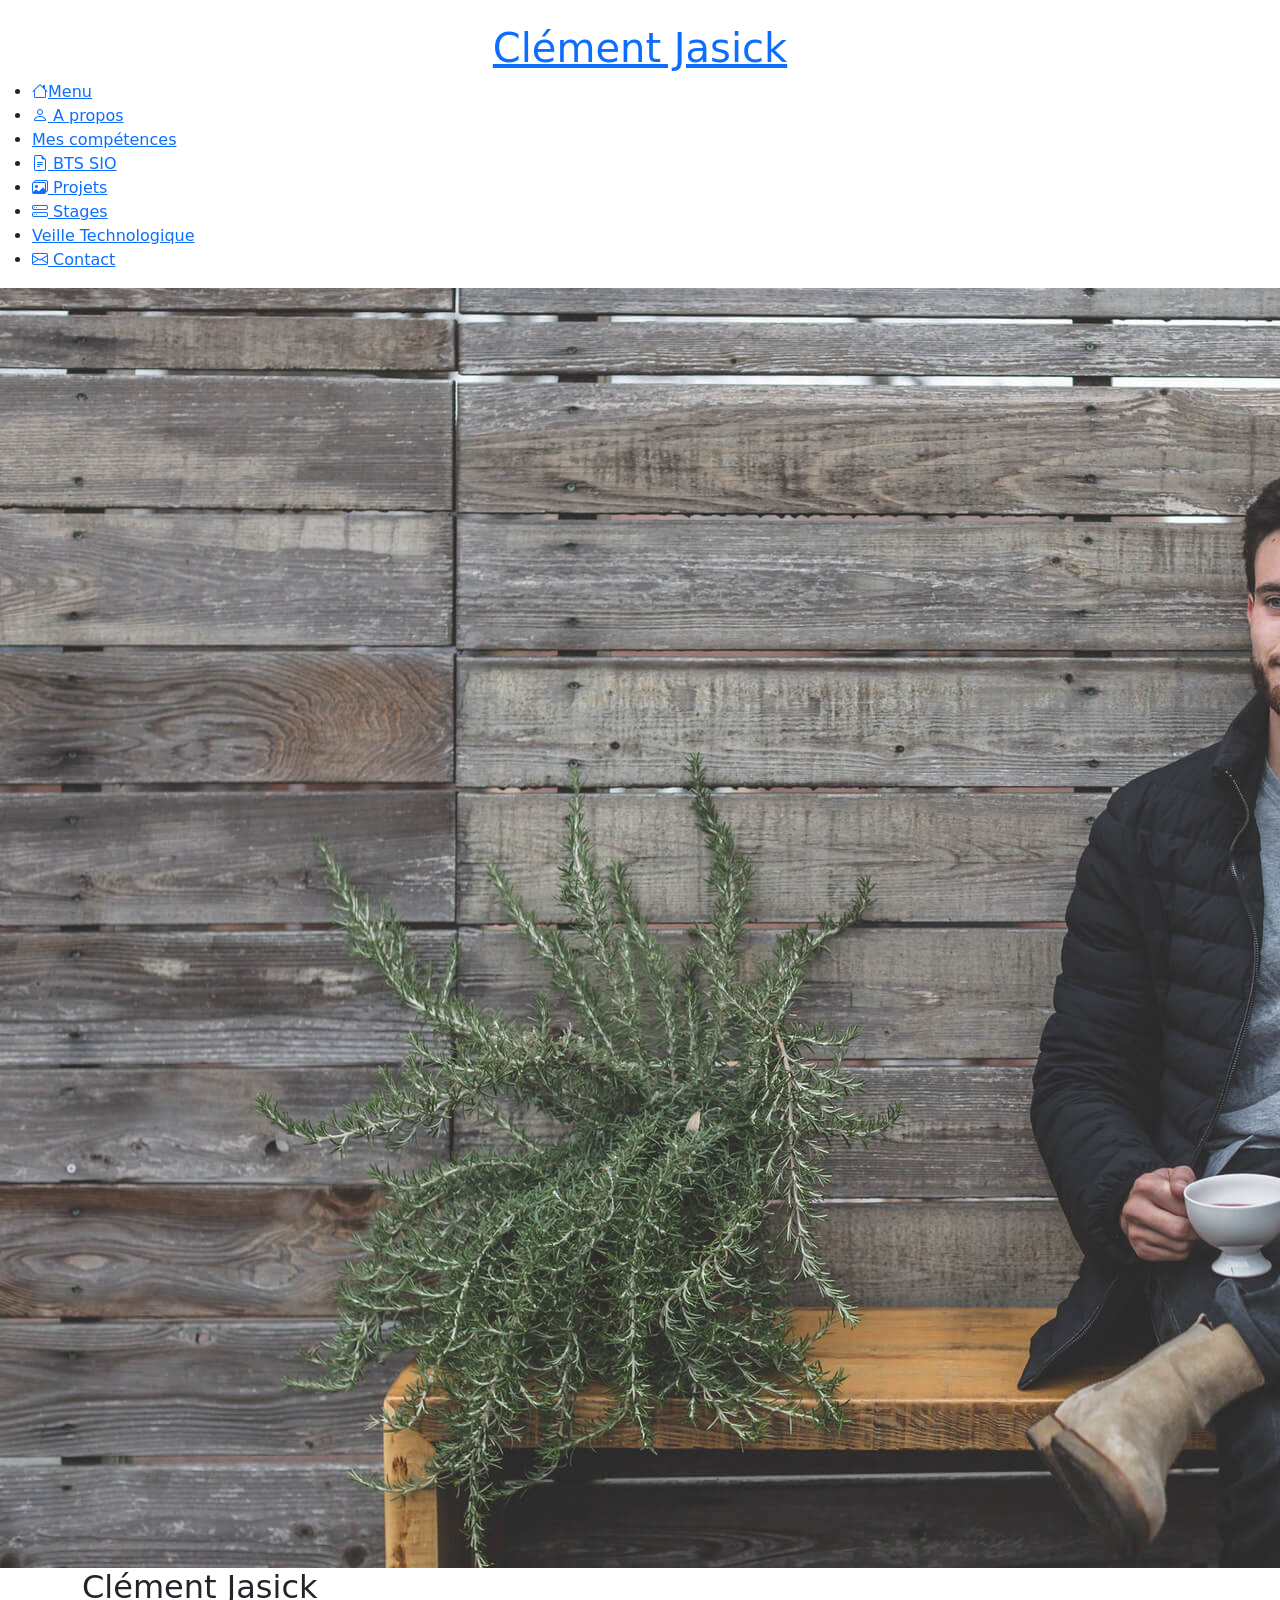
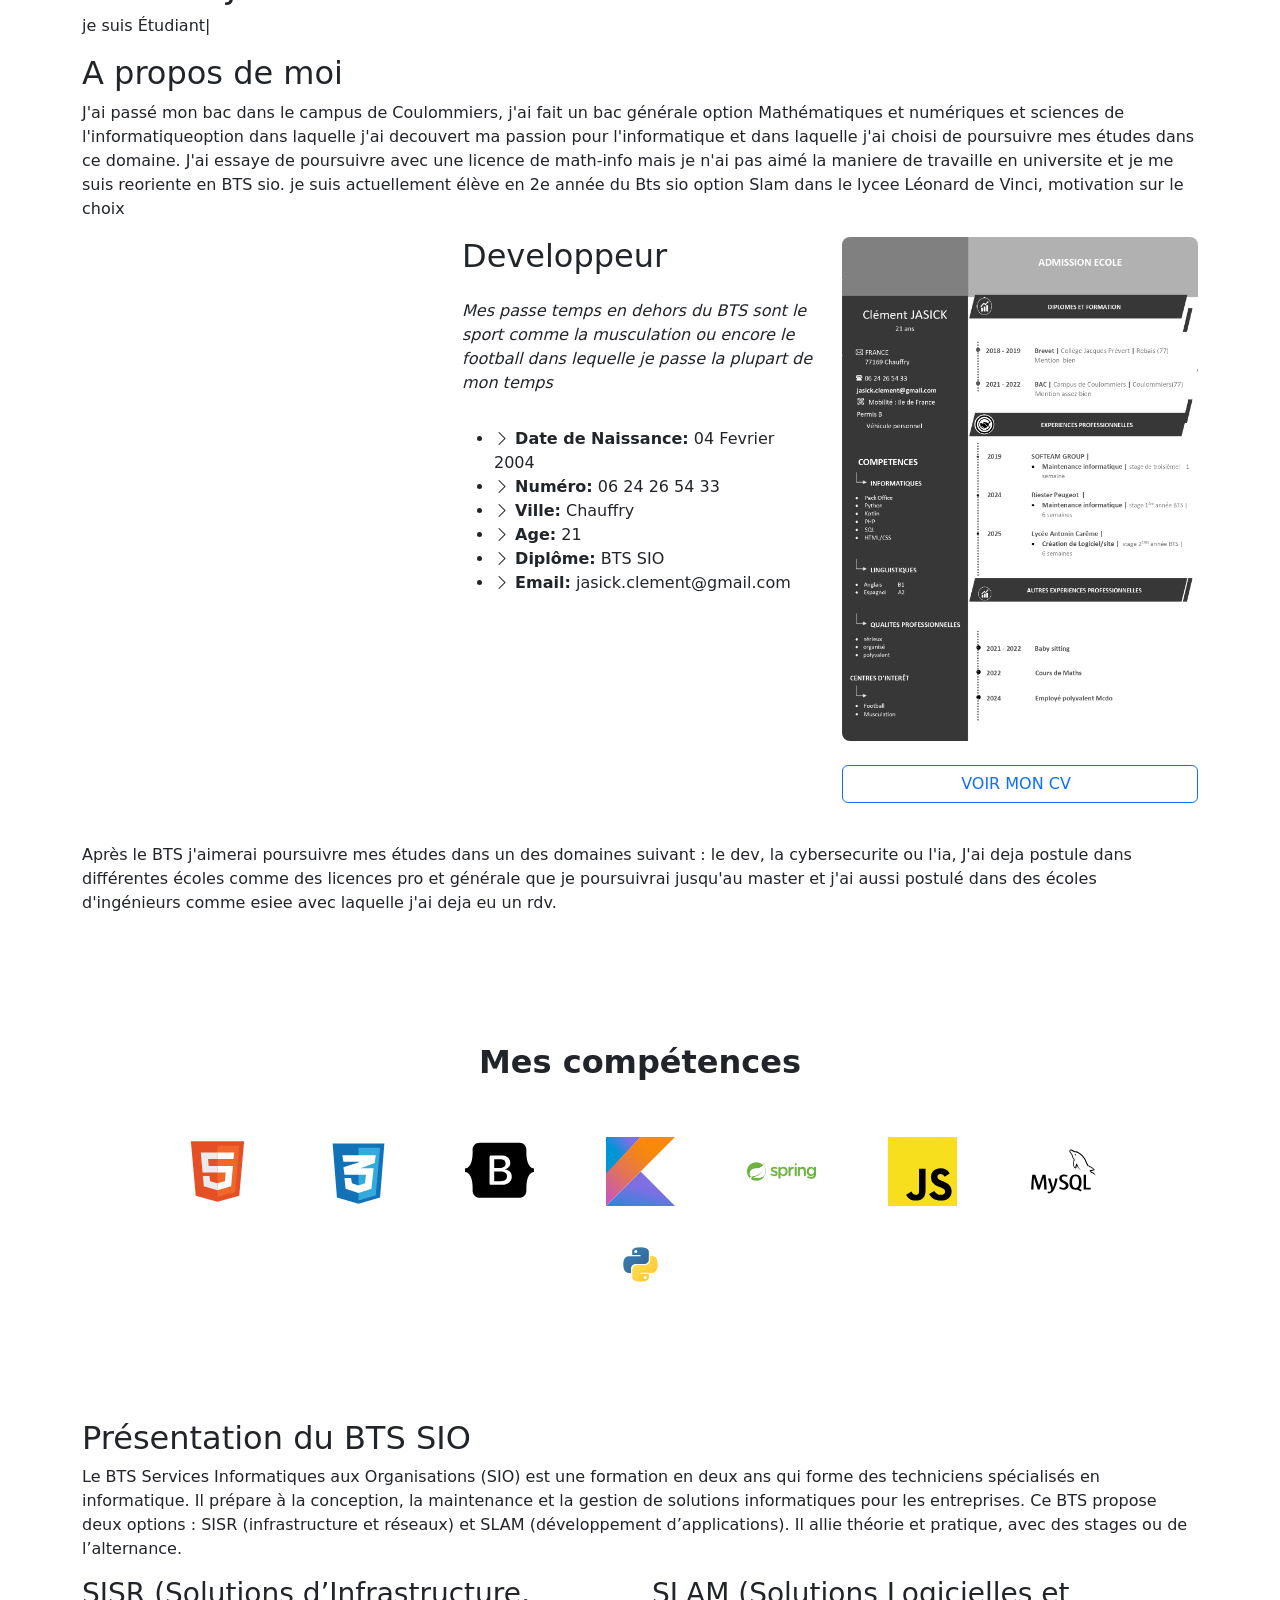
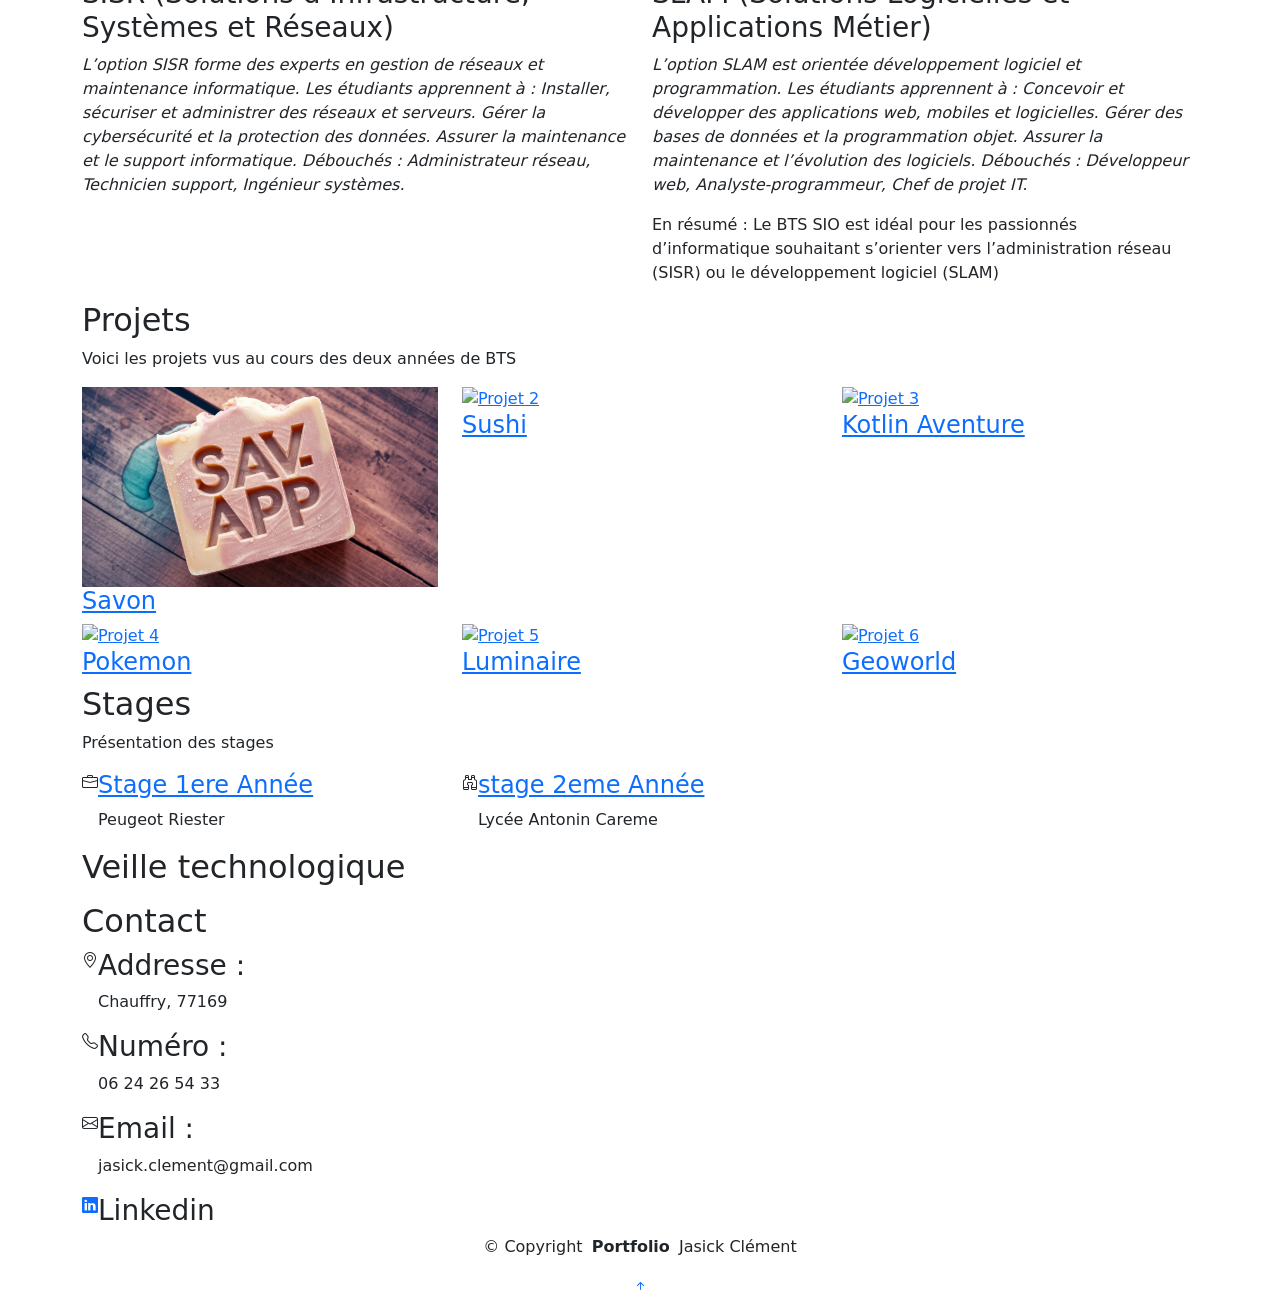
==== index.html @ 08e2fa88 "projets" ====
<!DOCTYPE html>
<html lang="fr">

<head>
  <meta charset="utf-8">
  <meta content="width=device-width, initial-scale=1.0" name="viewport">
  <title>Index - iPortfolio Bootstrap Template</title>
  <meta content="" name="description">
  <meta content="" name="keywords">

  <!-- Favicons -->
  <link href="assets/img/favicon.png" rel="icon">
  <link href="assets/img/apple-touch-icon.png" rel="apple-touch-icon">

  <!-- Fonts -->
  <link href="https://fonts.googleapis.com" rel="preconnect">
  <link href="https://fonts.gstatic.com" rel="preconnect" crossorigin>
  <link href="https://fonts.googleapis.com/css2?family=Roboto:ital,wght@0,100;0,300;0,400;0,500;0,700;0,900;1,100;1,300;1,400;1,500;1,700;1,900&family=Poppins:ital,wght@0,100;0,200;0,300;0,400;0,500;0,600;0,700;0,800;0,900;1,100;1,200;1,300;1,400;1,500;1,600;1,700;1,800;1,900&family=Raleway:ital,wght@0,100;0,200;0,300;0,400;0,500;0,600;0,700;0,800;0,900;1,100;1,200;1,300;1,400;1,500;1,600;1,700;1,800;1,900&display=swap" rel="stylesheet">

  <!-- Vendor CSS Files -->
  <link href="assets/vendor/bootstrap/css/bootstrap.min.css" rel="stylesheet">
  <link href="assets/vendor/bootstrap-icons/bootstrap-icons.css" rel="stylesheet">
  <link href="assets/vendor/aos/aos.css" rel="stylesheet">
  <link href="assets/vendor/glightbox/css/glightbox.min.css" rel="stylesheet">
  <link href="assets/vendor/swiper/swiper-bundle.min.css" rel="stylesheet">

  <!-- Main CSS File -->
  <link href="assets/css/main.css" rel="stylesheet">

  <!-- =======================================================
  * Template Name: iPortfolio
  * Template URL: https://bootstrapmade.com/iportfolio-bootstrap-portfolio-websites-template/
  * Updated: Jun 29 2024 with Bootstrap v5.3.3
  * Author: BootstrapMade.com
  * License: https://bootstrapmade.com/license/
  ======================================================== -->
</head>

<body class="index-page">

  <header id="header" class="header dark-background d-flex flex-column">
    <i class="header-toggle d-xl-none bi bi-list"></i>

    <div class="profile-img">
      <img src="assets/img/my-profile-img.jpg" alt="" class="img-fluid rounded-circle">
    </div>

    <a href="index.html" class="logo d-flex align-items-center justify-content-center">
      <!-- Uncomment the line below if you also wish to use an image logo -->
      <!-- <img src="assets/img/logo.png" alt=""> -->
      <h1 class="sitename">Clément Jasick</h1>
    </a>

    <nav id="navmenu" class="navmenu">
      <ul>
        <li><a href="#home" class="active"><i class="bi bi-house navicon"></i>Menu</a></li>
        <li><a href="#A propos"><i class="bi bi-person navicon"></i> A propos</a></li>
        <li><a href="#competences"><i class=""></i>Mes compétences</a></li>
        <li><a href="#BTS"><i class="bi bi-file-earmark-text navicon"></i> BTS SIO</a></li>
        <li><a href="#projets"><i class="bi bi-images navicon"></i> Projets</a></li>
        <li><a href="#stages"><i class="bi bi-hdd-stack navicon"></i> Stages</a></li>
        <li><a href="#veille"><i class=""></i>Veille Technologique</a></li>
        <li><a href="#contact"><i class="bi bi-envelope navicon"></i> Contact</a></li>
      </ul>
    </nav>

  </header>

  <main class="main">

    <!-- Hero Section -->
    <section id="home" class="hero section dark-background">

      <img src="assets/img/hero-bg.jpg" alt="" data-aos="fade-in" class="">

      <div class="container" data-aos="fade-up" data-aos-delay="100">
        <h2>Clément Jasick</h2>
        <p>je suis <span class="typed" data-typed-items="Étudiant, Développeur"></span><span class="typed-cursor typed-cursor--blink" aria-hidden="true"></span><span class="typed-cursor typed-cursor--blink" aria-hidden="true"></span></p>
      </div>

    </section><!-- /home Section -->

    <!-- About Section -->
<section id="A propos" class="about section">

  <!-- Section Title -->
  <div class="container section-title" data-aos="fade-up">
    <h2>A propos de moi</h2>
    <p>J'ai passé mon bac dans le campus de Coulommiers, j'ai fait un bac générale option Mathématiques et numériques et sciences de l'informatiqueoption dans laquelle j'ai decouvert ma passion pour l'informatique et dans laquelle j'ai choisi de poursuivre mes études dans ce domaine.
      J'ai essaye de poursuivre avec une licence de math-info mais je n'ai pas aimé la maniere de travaille en universite et je me suis reoriente en BTS sio. 
      je suis actuellement élève en 2e année du Bts sio option Slam dans le lycee Léonard de Vinci, motivation sur le choix </p>
  </div><!-- End Section Title -->

  <div class="container" data-aos="fade-up" data-aos-delay="100">
    <div class="row gy-4 justify-content-center">
      <div class="col-lg-4">
        <img src="assets/img/my-profile-img.jpg" class="img-fluid" alt="">
      </div>
      <div class="col-lg-4 content">
        <h2>Developpeur</h2>
        <p class="fst-italic py-3">
          Mes passe temps en dehors du BTS sont le sport comme la musculation ou encore le football dans lequelle je passe la plupart de mon temps 
        </p>
        <div class="row">
          <div class="col-lg-12">
            <ul>
              <li><i class="bi bi-chevron-right"></i> <strong>Date de Naissance:</strong> <span>04 Fevrier 2004</span></li>
              <li><i class="bi bi-chevron-right"></i> <strong>Numéro:</strong> <span>06 24 26 54 33</span></li>
              <li><i class="bi bi-chevron-right"></i> <strong>Ville:</strong> <span>Chauffry</span></li>
              <li><i class="bi bi-chevron-right"></i> <strong>Age:</strong> <span>21</span></li>
              <li><i class="bi bi-chevron-right"></i> <strong>Diplôme:</strong> <span>BTS SIO</span></li>
              <li><i class="bi bi-chevron-right"></i> <strong>Email:</strong> <span>jasick.clement@gmail.com</span></li>
            </ul>
          </div>
        </div>
      </div>
      <div class="col-lg-4">
        <img class="img-fluid rounded-3 mb-4" src="assets/CV L3_page-0001.jpg" alt="cv">
        <div class="d-grid">
          <a class="btn btn-outline-primary btn-large text-uppercase" href="assets/CV L3.pdf" target="_blank">
            Voir mon CV
            <span class="material-icons-outlined ms-2"></span>
          </a>
        </div>
      </div>
    </div>
    
    <!-- New row for the "Après le BTS" text -->
    <div class="row mt-4">
      <div class="col-12">
        <p class="py-3">
          Après le BTS j'aimerai poursuivre mes études dans un des domaines suivant : le dev, la cybersecurite ou l'ia,
          J'ai deja postule dans différentes écoles comme des licences pro et générale que je poursuivrai jusqu'au master et j'ai aussi postulé dans des écoles d'ingénieurs comme esiee avec laquelle j'ai deja eu un rdv. 
        </p>
      </div>
    </div>
  </div>
</section><!-- /About Section -->

    <section><!-- /competences section-->

      <section id="competences" class="competences section"></section>
      <div class="container section-title" data-aos="fade-up">
      </div>
      <div class="container-fluid">
        <section id="competences" class="text-center py-5">
          <div class="container py-5">
            <div class="row justify-content-center">
            <h2 class="fw-bold pb-5">Mes compétences</h2>
            <div class="row justify-content-center">
              <div class="col-lg-1 col-md-3 mb-4 mx-4">
                <img src="assets/img/html.svg" alt="html image" class="img-fluid competence-img" width="125">
              </div>
              <div class="col-lg-1 col-md-3 mb-4 mx-4">
                <img src="assets/img/css.svg" alt="css image" class="img-fluid competence-img" width="125">
              </div>
              <div class="col-lg-1 col-md-3 mb-4 mx-4">
                <img src="assets/img/bootstrap.svg" alt="bootstrap image" class="img-fluid competence-img" width="125">
              </div>
  
              
              <div class="col-lg-1 col-md-3 mb-4 mx-4">
                <img src="assets/img/kotlin.svg" alt="kotlin image" class="img-fluid competence-img" width="125">
              </div>
              <div class="col-lg-1 col-md-4 mb-4 mx-4">
                <img src="assets/img/spring.svg" alt="springboot image" class="img-fluid competence-img" width="125">
              </div>
              <div class="col-lg-1 col-md-4 mb-4 mx-4">
                <img src="assets/img/javascript-logo-svgrepo-com.svg" alt="js image" class="img-fluid competence-img"
                  width="125">
              </div>
              <div class="col-lg-1 col-md-4 mb-4 mx-4">
                <img src="assets/img/mysql.svg" alt="sql image" class="img-fluid competence-img" width="125">
              </div>
              <div class="col-lg-1 col-md-4 mb-4 mx-4">
                <img src="assets/img/python-svgrepo-com.svg" alt="python image" class="img-fluid competence-img" width="125">
              </div>
            </div>
      </section>

    </section> <!-- /end competences section-->

    <!-- BTS Section -->
    <section id="BTS" class="resume section">

      <!-- Section Title -->
      <div class="container section-title" data-aos="fade-up">
        <h2>Présentation du BTS SIO</h2>
        <p>Le BTS Services Informatiques aux Organisations (SIO) est une formation en deux ans qui forme des techniciens spécialisés en informatique. Il prépare à la conception, la maintenance et la gestion de solutions informatiques pour les entreprises. Ce BTS propose deux options : SISR (infrastructure et réseaux) et SLAM (développement d’applications). Il allie théorie et pratique, avec des stages ou de l’alternance.</p>
      </div><!-- End Section Title -->

      <div class="container">

        <div class="row">

          <div class="col-lg-6" data-aos="fade-up" data-aos-delay="100">
            <h3 class="resume-title">SISR (Solutions d’Infrastructure, Systèmes et Réseaux)</h3>

            <div class="resume-item pb-0">
              <p><em>L’option SISR forme des experts en gestion de réseaux et maintenance informatique. Les étudiants apprennent à :

                Installer, sécuriser et administrer des réseaux et serveurs.
                
                Gérer la cybersécurité et la protection des données.
                
                Assurer la maintenance et le support informatique.
                 Débouchés : Administrateur réseau, Technicien support, Ingénieur systèmes.</em></p>
              
            </div><!-- Edn Resume Item -->

            

          </div>

          <div class="col-lg-6" data-aos="fade-up" data-aos-delay="200">
            <h3 class="resume-title">SLAM (Solutions Logicielles et Applications Métier)</h3>
            <div class="resume-item">
              <p><em>L’option SLAM est orientée développement logiciel et programmation. Les étudiants apprennent à :

                Concevoir et développer des applications web, mobiles et logicielles.
                
                Gérer des bases de données et la programmation objet.
                
                Assurer la maintenance et l’évolution des logiciels.
                 Débouchés : Développeur web, Analyste-programmeur, Chef de projet IT.
                
                 </em></p>
            </div><!-- Edn Resume Item -->
            <p>En résumé : Le BTS SIO est idéal pour les passionnés d’informatique souhaitant s’orienter vers l’administration réseau (SISR) ou le développement logiciel (SLAM)</p>

    </section><!-- /Resume Section -->

    <!-- Portfolio Section -->
<section id="projets" class="portfolio section light-background">

  <!-- Section Title -->
  <div class="container section-title" data-aos="fade-up">
    <h2>Projets</h2>
    <p>Voici les projets vus au cours des deux années de BTS</p>
  </div><!-- End Section Title -->

  <div class="container">
    <!-- Portfolio Filters -->
    <div class="row portfolio-filters" data-aos="fade-up" data-aos-delay="100">
    </div><!-- End Portfolio Filters -->

    <!-- Portfolio Gallery -->
    <div class="row portfolio-container" data-aos="fade-up" data-aos-delay="200">

      <div class="col-lg-4 col-md-6 portfolio-item filter-app">
        <a href="https://clementjasick.github.io/Savonfrontend/" class="portfolio-link">
          <div class="portfolio-wrap">
            <img src="assets/img/projets/Logo-Sav-App-02.jpeg" class="img-fluid" alt="Projet 1">
            <div class="portfolio-info">
              <h4>Savon</h4>
            </div>
          </div>
        </a>
      </div>

      <div class="col-lg-4 col-md-6 portfolio-item filter-web">
        <a href="projet2.html" class="portfolio-link">
          <div class="portfolio-wrap">
            <img src="assets/img/portfolio/projet2.jpg" class="img-fluid" alt="Projet 2">
            <div class="portfolio-info">
              <h4>Sushi</h4>
            </div>
          </div>
        </a>
      </div>

      <div class="col-lg-4 col-md-6 portfolio-item filter-product">
        <a href="projet3.html" class="portfolio-link">
          <div class="portfolio-wrap">
            <img src="assets/img/portfolio/projet3.jpg" class="img-fluid" alt="Projet 3">
            <div class="portfolio-info">
              <h4>Kotlin Aventure</h4>
            </div>
          </div>
        </a>
      </div>

      <div class="col-lg-4 col-md-6 portfolio-item filter-app">
        <a href="projet4.html" class="portfolio-link">
          <div class="portfolio-wrap">
            <img src="assets/img/portfolio/projet4.jpg" class="img-fluid" alt="Projet 4">
            <div class="portfolio-info">
              <h4>Pokemon</h4>
            </div>
          </div>
        </a>
      </div>

      <div class="col-lg-4 col-md-6 portfolio-item filter-web">
        <a href="projet5.html" class="portfolio-link">
          <div class="portfolio-wrap">
            <img src="assets/img/portfolio/projet5.jpg" class="img-fluid" alt="Projet 5">
            <div class="portfolio-info">
              <h4>Luminaire</h4>
            </div>
          </div>
        </a>
      </div>

      <div class="col-lg-4 col-md-6 portfolio-item filter-product">
        <a href="projet6.html" class="portfolio-link">
          <div class="portfolio-wrap">
            <img src="assets/img/portfolio/projet6.jpg" class="img-fluid" alt="Projet 6">
            <div class="portfolio-info">
              <h4>Geoworld</h4>
            </div>
          </div>
        </a>
      </div>

    </div><!-- End Portfolio Gallery -->
  </div>

</section><!-- /Portfolio Section -->

    <!-- Services Section -->
    <section id="stages" class="services section">

      <!-- Section Title -->
      <div class="container section-title" data-aos="fade-up">
        <h2>Stages</h2>
        <p>Présentation des stages </p>
      </div><!-- End Section Title -->

      <div class="container">

        <div class="row gy-4">

          <div class="col-lg-4 col-md-6 service-item d-flex" data-aos="fade-up" data-aos-delay="100">
            <div class="icon flex-shrink-0"><i class="bi bi-briefcase"></i></div>
            <div>
              <h4 class="title"><a href="stage1.html" class="stretched-link">Stage 1ere Année</a></h4>
              <p class="description">Peugeot Riester </p>
            </div>
          </div>
          <!-- End Service Item -->

          <div class="col-lg-4 col-md-6 service-item d-flex" data-aos="fade-up" data-aos-delay="400">
            <div class="icon flex-shrink-0"><i class="bi bi-binoculars"></i></div>
            <div>
              <h4 class="title"><a href="stage2.html" class="stretched-link">stage 2eme Année </a></h4>
              <p class="description">Lycée Antonin Careme</p>
            </div>
          </div><!-- End Service Item -->

        </div>

      </div>

    </section><!-- /Services Section -->

    <!-- veille Section -->
    <section id="veille" class="testimonials section light-background">

      <!-- Section Title -->
      <div class="container section-title" data-aos="fade-up">
        <h2>Veille technologique</h2>
        <p></p>
      </div><!-- End Section Title -->

      

    </section><!-- /Testimonials Section -->

    <!-- Contact Section -->
    <section id="contact" class="contact section">

      <!-- Section Title -->
      <div class="container section-title" data-aos="fade-up">
        <h2>Contact</h2>
      </div><!-- End Section Title -->

      <div class="container" data-aos="fade-up" data-aos-delay="100">

        <div class="row gy-4">

          <div class="col-lg-5">

            <div class="info-wrap">
              <div class="info-item d-flex" data-aos="fade-up" data-aos-delay="200">
                <i class="bi bi-geo-alt flex-shrink-0"></i>
                <div>
                  <h3>Addresse :</h3>
                  <p>Chauffry, 77169</p>
                </div>
              </div><!-- End Info Item -->

              <div class="info-item d-flex" data-aos="fade-up" data-aos-delay="300">
                <i class="bi bi-telephone flex-shrink-0"></i>
                <div>
                  <h3>Numéro :</h3>
                  <p>06 24 26 54 33</p>
                </div>
              </div><!-- End Info Item -->

              <div class="info-item d-flex" data-aos="fade-up" data-aos-delay="400">
                <i class="bi bi-envelope flex-shrink-0"></i>
                <div>
                  <h3>Email :</h3>
                  <p>jasick.clement@gmail.com</p>
                </div>
              </div><!-- End Info Item -->
              <div class="info-item d-flex" data-aos="fade-up" data-aos-delay="00">
                <a href="https://www.linkedin.com/in/cl%C3%A9ment-jasick-3aa8b6283?utm_source=share&utm_campaign=share_via&utm_content=profile&utm_medium=ios_app" class="linkedin"><i class="bi bi-linkedin"></i></a>
                <div>
                  <h3>Linkedin</h3>
                </div>
              </div><!-- End Info Item -->
            </div>
          </div>
        </div>

      </div>

    </section><!-- /Contact Section -->

  </main>

  <footer id="footer" class="footer position-relative light-background">

    <div class="container">
      <div class="copyright text-center ">
        <p>© <span>Copyright</span> <strong class="px-1 sitename">Portfolio</strong> <span>Jasick Clément</span></p>
      </div>
      <div class="credits">
        <!-- All the links in the footer should remain intact. -->
        <!-- You can delete the links only if you've purchased the pro version. -->
        <!-- Licensing information: https://bootstrapmade.com/license/ -->
        <!-- Purchase the pro version with working PHP/AJAX contact form: [buy-url] -->
      </div>
    </div>

  </footer>

  <!-- Scroll Top -->
  <a href="#" id="scroll-top" class="scroll-top d-flex align-items-center justify-content-center"><i class="bi bi-arrow-up-short"></i></a>

  <!-- Preloader -->
  <div id="preloader"></div>

  <!-- Vendor JS Files -->
  <script src="assets/vendor/bootstrap/js/bootstrap.bundle.min.js"></script>
  <script src="assets/vendor/php-email-form/validate.js"></script>
  <script src="assets/vendor/aos/aos.js"></script>
  <script src="assets/vendor/typed.js/typed.umd.js"></script>
  <script src="assets/vendor/purecounter/purecounter_vanilla.js"></script>
  <script src="assets/vendor/waypoints/noframework.waypoints.js"></script>
  <script src="assets/vendor/glightbox/js/glightbox.min.js"></script>
  <script src="assets/vendor/imagesloaded/imagesloaded.pkgd.min.js"></script>
  <script src="assets/vendor/isotope-layout/isotope.pkgd.min.js"></script>
  <script src="assets/vendor/swiper/swiper-bundle.min.js"></script>

  <!-- Main JS File -->
  <script src="assets/js/main.js"></script>

</body>

</html>
---- assets/css/main.css ----
/**
* Template Name: iPortfolio
* Template URL: https://bootstrapmade.com/iportfolio-bootstrap-portfolio-websites-template/
* Updated: Jun 29 2024 with Bootstrap v5.3.3
* Author: BootstrapMade.com
* License: https://bootstrapmade.com/license/
*/

/*--------------------------------------------------------------
# Font & Color Variables
# Help: https://bootstrapmade.com/color-system/
--------------------------------------------------------------*/
/* Fonts */
:root {
  --default-font: "Roboto",  system-ui, -apple-system, "Segoe UI", Roboto, "Helvetica Neue", Arial, "Noto Sans", "Liberation Sans", sans-serif, "Apple Color Emoji", "Segoe UI Emoji", "Segoe UI Symbol", "Noto Color Emoji";
  --heading-font: "Raleway",  sans-serif;
  --nav-font: "Poppins",  sans-serif;
}

/* Global Colors - The following color variables are used throughout the website. Updating them here will change the color scheme of the entire website */
:root { 
  --background-color: #ffffff; /* Background color for the entire website, including individual sections */
  --default-color: #272829; /* Default color used for the majority of the text content across the entire website */
  --heading-color: #050d18; /* Color for headings, subheadings and title throughout the website */
  --accent-color: #149ddd; /* Accent color that represents your brand on the website. It's used for buttons, links, and other elements that need to stand out */
  --surface-color: #ffffff; /* The surface color is used as a background of boxed elements within sections, such as cards, icon boxes, or other elements that require a visual separation from the global background. */
  --contrast-color: #ffffff; /* Contrast color for text, ensuring readability against backgrounds of accent, heading, or default colors. */
}

/* Nav Menu Colors - The following color variables are used specifically for the navigation menu. They are separate from the global colors to allow for more customization options */
:root {
  --nav-color: #a8a9b4;  /* The default color of the main navmenu links */
  --nav-hover-color: #ffffff; /* Applied to main navmenu links when they are hovered over or active */
  --nav-mobile-background-color: #040b14; /* Used as the background color for mobile navigation menu */
  --nav-dropdown-background-color: #040b14; /* Used as the background color for dropdown items that appear when hovering over primary navigation items */
  --nav-dropdown-color: #a8a9b4; /* Used for navigation links of the dropdown items in the navigation menu. */
  --nav-dropdown-hover-color: #ffffff; /* Similar to --nav-hover-color, this color is applied to dropdown navigation links when they are hovered over. */
}

/* Color Presets - These classes override global colors when applied to any section or element, providing reuse of the sam color scheme. */

.light-background {
  --background-color: #f4fafd;
  --surface-color: #ffffff;
}

.dark-background {
  --background-color: #040b14;
  --default-color: #ffffff;
  --heading-color: #ffffff;
  --surface-color: #151f2b;
  --contrast-color: #ffffff;
}

/* Smooth scroll */
:root {
  scroll-behavior: smooth;
}

/*--------------------------------------------------------------
# General Styling & Shared Classes
--------------------------------------------------------------*/
body {
  color: var(--default-color);
  background-color: var(--background-color);
  font-family: var(--default-font);
}

a {
  color: var(--accent-color);
  text-decoration: none;
  transition: 0.3s;
}

a:hover {
  color: color-mix(in srgb, var(--accent-color), transparent 25%);
  text-decoration: none;
}

h1,
h2,
h3,
h4,
h5,
h6 {
  color: var(--heading-color);
  font-family: var(--heading-font);
}

/* PHP Email Form Messages
------------------------------*/
.php-email-form .error-message {
  display: none;
  background: #df1529;
  color: #ffffff;
  text-align: left;
  padding: 15px;
  margin-bottom: 24px;
  font-weight: 600;
}

.php-email-form .sent-message {
  display: none;
  color: #ffffff;
  background: #059652;
  text-align: center;
  padding: 15px;
  margin-bottom: 24px;
  font-weight: 600;
}

.php-email-form .loading {
  display: none;
  background: var(--surface-color);
  text-align: center;
  padding: 15px;
  margin-bottom: 24px;
}

.php-email-form .loading:before {
  content: "";
  display: inline-block;
  border-radius: 50%;
  width: 24px;
  height: 24px;
  margin: 0 10px -6px 0;
  border: 3px solid var(--accent-color);
  border-top-color: var(--surface-color);
  animation: php-email-form-loading 1s linear infinite;
}

@keyframes php-email-form-loading {
  0% {
    transform: rotate(0deg);
  }

  100% {
    transform: rotate(360deg);
  }
}

/*--------------------------------------------------------------
# Global Header
--------------------------------------------------------------*/
.header {
  color: var(--default-color);
  background-color: var(--background-color);
  position: fixed;
  top: 0;
  left: 0;
  bottom: 0;
  padding: 0 15px;
  width: 300px;
  transition: all ease-in-out 0.3s;
  overflow-y: auto;
  z-index: 997;
  border-right: 1px solid color-mix(in srgb, var(--default-color), transparent 90%);
}

.header .profile-img img {
  margin: 15px auto;
  display: block;
  width: 120px;
  border: 8px solid color-mix(in srgb, var(--default-color), transparent 85%);
}

.header .logo {
  line-height: 1;
  margin-bottom: 15px;
}

.header .logo img {
  max-height: 32px;
  margin-right: 8px;
}

.header .logo h1 {
  font-size: 24px;
  margin: 0;
  font-weight: 700;
  color: var(--heading-color);
}

.header .social-links {
  margin: 0 0 20px 0;
}

.header .social-links a {
  font-size: 16px;
  display: inline-flex;
  align-items: center;
  justify-content: center;
  background: color-mix(in srgb, var(--default-color), transparent 90%);
  color: var(--default-color);
  margin: 0 2px;
  border-radius: 50%;
  text-align: center;
  width: 40px;
  height: 40px;
  transition: 0.3s;
}

.header .social-links a:hover {
  color: var(--contrast-color);
  background: var(--accent-color);
}

@media (min-width: 1200px) {

  .header~main,
  .header~#footer {
    margin-left: 300px;
  }
}

@media (max-width: 1199px) {
  .header {
    left: -100%;
  }
}

.header.header-show {
  left: 0;
}

.header .header-toggle {
  color: var(--contrast-color);
  background-color: var(--accent-color);
  font-size: 22px;
  display: flex;
  align-items: center;
  justify-content: center;
  width: 40px;
  height: 40px;
  border-radius: 50%;
  cursor: pointer;
  position: fixed;
  top: 15px;
  right: 15px;
  z-index: 9999;
  transition: background-color 0.3s;
}

.header .header-toggle:hover {
  color: var(--contrast-color);
  background-color: color-mix(in srgb, var(--accent-color) 90%, white 15%);
}

/*--------------------------------------------------------------
# Navigation Menu
--------------------------------------------------------------*/
.mobile-nav-toggle {
  display: none;
}

.navmenu {
  padding: 0;
  z-index: 9997;
}

.navmenu ul {
  list-style: none;
  padding: 0 0 20px 0;
  margin: 0;
}

.navmenu a,
.navmenu a:focus {
  color: var(--nav-color);
  padding: 15px 10px;
  font-family: var(--nav-font);
  font-size: 16px;
  font-weight: 400;
  display: flex;
  align-items: center;
  white-space: nowrap;
  transition: 0.3s;
  width: 100%;
}

.navmenu a .navicon,
.navmenu a:focus .navicon {
  font-size: 20px;
  margin-right: 10px;
}

.navmenu a .toggle-dropdown,
.navmenu a:focus .toggle-dropdown {
  font-size: 12px;
  line-height: 0;
  margin-left: auto;
  width: 30px;
  height: 30px;
  display: flex;
  align-items: center;
  justify-content: center;
  border-radius: 50%;
  transition: 0.3s;
  flex-shrink: 0;
  background-color: color-mix(in srgb, var(--accent-color), transparent 90%);
}

.navmenu a .toggle-dropdown:hover,
.navmenu a:focus .toggle-dropdown:hover {
  background-color: var(--accent-color);
  color: var(--contrast-color);
}

.navmenu a:hover,
.navmenu .active,
.navmenu .active:focus {
  color: var(--nav-hover-color);
}

.navmenu a:hover .navicon,
.navmenu .active .navicon,
.navmenu .active:focus .navicon {
  color: var(--accent-color);
}

.navmenu .active .toggle-dropdown,
.navmenu .active:focus .toggle-dropdown {
  background-color: var(--accent-color);
  color: var(--contrast-color);
  transform: rotate(180deg);
}

.navmenu .dropdown {
  display: block;
}

.navmenu .dropdown a,
.navmenu .dropdown a:focus {
  color: --nav-dropdown-color;
}

.navmenu .dropdown a:hover,
.navmenu .dropdown .active,
.navmenu .dropdown .active:focus {
  color: var(--nav-dropdown-hover-color);
}

.navmenu .dropdown ul {
  position: static;
  display: none;
  z-index: 99;
  padding: 5px 10px;
  margin: 5px 10px;
  background-color: var(--nav-dropdown-background-color);
  border: 1px solid color-mix(in srgb, var(--default-color), transparent 90%);
  box-shadow: none;
  transition: all 0.5s ease-in-out;
}

.navmenu .dropdown ul ul {
  background-color: rgba(33, 37, 41, 0.1);
}

.navmenu .dropdown>.dropdown-active {
  display: block;
  background-color: rgba(33, 37, 41, 0.03);
}

/*--------------------------------------------------------------
# Global Footer
--------------------------------------------------------------*/
.footer {
  color: var(--default-color);
  background-color: var(--background-color);
  font-size: 14px;
  padding: 40px 0;
  position: relative;
  border-top: 1px solid color-mix(in srgb, var(--default-color), transparent 90%);
}

.footer .copyright p {
  margin-bottom: 0;
}

.footer .credits {
  margin-top: 4px;
  font-size: 13px;
  text-align: center;
}

/*--------------------------------------------------------------
# Preloader
--------------------------------------------------------------*/
#preloader {
  position: fixed;
  inset: 0;
  z-index: 999999;
  overflow: hidden;
  background: var(--background-color);
  transition: all 0.6s ease-out;
}

#preloader:before {
  content: "";
  position: fixed;
  top: calc(50% - 30px);
  left: calc(50% - 30px);
  border: 6px solid #ffffff;
  border-color: var(--accent-color) transparent var(--accent-color) transparent;
  border-radius: 50%;
  width: 60px;
  height: 60px;
  animation: animate-preloader 1.5s linear infinite;
}

@keyframes animate-preloader {
  0% {
    transform: rotate(0deg);
  }

  100% {
    transform: rotate(360deg);
  }
}

/*--------------------------------------------------------------
# Scroll Top Button
--------------------------------------------------------------*/
.scroll-top {
  position: fixed;
  visibility: hidden;
  opacity: 0;
  right: 15px;
  bottom: -15px;
  z-index: 99999;
  background-color: var(--accent-color);
  width: 44px;
  height: 44px;
  border-radius: 50px;
  transition: all 0.4s;
}

.scroll-top i {
  font-size: 24px;
  color: var(--contrast-color);
  line-height: 0;
}

.scroll-top:hover {
  background-color: color-mix(in srgb, var(--accent-color), transparent 20%);
  color: var(--contrast-color);
}

.scroll-top.active {
  visibility: visible;
  opacity: 1;
  bottom: 15px;
}

/*--------------------------------------------------------------
# Disable aos animation delay on mobile devices
--------------------------------------------------------------*/
@media screen and (max-width: 768px) {
  [data-aos-delay] {
    transition-delay: 0 !important;
  }
}

/*--------------------------------------------------------------
# Global Page Titles & Breadcrumbs
--------------------------------------------------------------*/
.page-title {
  color: var(--default-color);
  background-color: var(--background-color);
  padding: 25px 0;
  position: relative;
}

.page-title h1 {
  font-size: 24px;
  font-weight: 700;
}

.page-title .breadcrumbs ol {
  display: flex;
  flex-wrap: wrap;
  list-style: none;
  padding: 0;
  margin: 0;
  font-size: 14px;
  font-weight: 400;
}

.page-title .breadcrumbs ol li+li {
  padding-left: 10px;
}

.page-title .breadcrumbs ol li+li::before {
  content: "/";
  display: inline-block;
  padding-right: 10px;
  color: color-mix(in srgb, var(--default-color), transparent 70%);
}

/*--------------------------------------------------------------
# Global Sections
--------------------------------------------------------------*/
section,
.section {
  color: var(--default-color);
  background-color: var(--background-color);
  padding: 60px 0;
  overflow: clip;
}

/*--------------------------------------------------------------
# Global Section Titles
--------------------------------------------------------------*/
.section-title {
  padding-bottom: 60px;
  position: relative;
}

.section-title h2 {
  font-size: 32px;
  font-weight: 700;
  margin-bottom: 20px;
  padding-bottom: 20px;
  position: relative;
}

.section-title h2:after {
  content: "";
  position: absolute;
  display: block;
  width: 50px;
  height: 3px;
  background: var(--accent-color);
  left: 0;
  bottom: 0;
}

.section-title p {
  margin-bottom: 0;
}

/*--------------------------------------------------------------
# Hero Section
--------------------------------------------------------------*/
.hero {
  width: 100%;
  min-height: 100vh;
  position: relative;
  padding: 80px 0;
  display: flex;
  align-items: center;
  justify-content: center;
}

.hero img {
  position: absolute;
  inset: 0;
  display: block;
  width: 100%;
  height: 100%;
  object-fit: cover;
  z-index: 1;
}

.hero:before {
  content: "";
  background: color-mix(in srgb, var(--background-color), transparent 70%);
  position: absolute;
  inset: 0;
  z-index: 2;
}

.hero .container {
  position: relative;
  z-index: 3;
}

.hero h2 {
  margin: 0;
  font-size: 64px;
  font-weight: 700;
}

.hero p {
  margin: 5px 0 0 0;
  font-size: 26px;
}

.hero p span {
  letter-spacing: 1px;
  border-bottom: 2px solid var(--accent-color);
}

.hero .social-links {
  margin-top: 25px;
}

.hero .social-links a {
  font-size: 24px;
  display: inline-block;
  color: color-mix(in srgb, var(--default-color), transparent 50%);
  line-height: 1;
  margin-right: 20px;
  transition: 0.3s;
}

.hero .social-links a:hover {
  color: var(--accent-color);
}

@media (max-width: 768px) {
  .hero h2 {
    font-size: 32px;
  }

  .hero p {
    font-size: 20px;
  }
}

/*--------------------------------------------------------------
# About Section
--------------------------------------------------------------*/
.about .content h2 {
  font-weight: 700;
  font-size: 24px;
}

.about .content ul {
  list-style: none;
  padding: 0;
}

.about .content ul li {
  margin-bottom: 20px;
  display: flex;
  align-items: center;
}

.about .content ul strong {
  margin-right: 10px;
}

.about .content ul i {
  font-size: 16px;
  margin-right: 5px;
  color: var(--accent-color);
  line-height: 0;
}

/*--------------------------------------------------------------
# Stats Section
--------------------------------------------------------------*/
.stats .stats-item {
  padding: 30px;
  width: 100%;
}

.stats .stats-item i {
  color: var(--accent-color);
  display: block;
  font-size: 44px;
  float: left;
  line-height: 0;
}

.stats .stats-item .purecounter {
  color: var(--heading-color);
  font-size: 48px;
  line-height: 40px;
  display: block;
  font-weight: 700;
  margin-left: 60px;
}

.stats .stats-item p {
  color: color-mix(in srgb, var(--default-color), transparent 40%);
  padding: 15px 0 0 0;
  margin: 0 0 0 60px;
  font-family: var(--heading-font);
  font-size: 14px;
}

/*--------------------------------------------------------------
# Skills Section
--------------------------------------------------------------*/
.skills .progress {
  height: 60px;
  display: block;
  background: none;
  border-radius: 0;
}

.skills .progress .skill {
  color: var(--heading-color);
  padding: 0;
  margin: 0 0 6px 0;
  text-transform: uppercase;
  display: block;
  font-weight: 600;
  font-family: var(--heading-font);
}

.skills .progress .skill .val {
  float: right;
  font-style: normal;
}

.skills .progress-bar-wrap {
  background: color-mix(in srgb, var(--default-color), transparent 90%);
  height: 10px;
}

.skills .progress-bar {
  width: 1px;
  height: 10px;
  transition: 0.9s;
  background-color: var(--accent-color);
}

/*--------------------------------------------------------------
# Resume Section
--------------------------------------------------------------*/
.resume .resume-title {
  color: var(--heading-color);
  font-size: 26px;
  font-weight: 700;
  margin-top: 20px;
  margin-bottom: 20px;
}

.resume .resume-item {
  padding: 0 0 20px 20px;
  margin-top: -2px;
  border-left: 2px solid var(--accent-color);
  position: relative;
}

.resume .resume-item h4 {
  line-height: 18px;
  font-size: 18px;
  font-weight: 600;
  text-transform: uppercase;
  color: color-mix(in srgb, var(--default-color), transparent 20%);
  margin-bottom: 10px;
}

.resume .resume-item h5 {
  font-size: 16px;
  padding: 5px 15px;
  display: inline-block;
  font-weight: 600;
  margin-bottom: 10px;
}

.resume .resume-item ul {
  padding-left: 20px;
}

.resume .resume-item ul li {
  padding-bottom: 10px;
}

.resume .resume-item:last-child {
  padding-bottom: 0;
}

.resume .resume-item::before {
  content: "";
  position: absolute;
  width: 16px;
  height: 16px;
  border-radius: 50px;
  left: -9px;
  top: 0;
  background: var(--background-color);
  border: 2px solid var(--accent-color);
}

/*--------------------------------------------------------------
# Portfolio Section
--------------------------------------------------------------*/
.portfolio .portfolio-filters {
  padding: 0;
  margin: 0 auto 20px auto;
  list-style: none;
  text-align: center;
}

.portfolio .portfolio-filters li {
  cursor: pointer;
  display: inline-block;
  padding: 0;
  font-size: 14px;
  font-weight: 400;
  margin: 0 10px;
  line-height: 1;
  text-transform: uppercase;
  margin-bottom: 10px;
  transition: all 0.3s ease-in-out;
}

.portfolio .portfolio-filters li:hover,
.portfolio .portfolio-filters li.filter-active {
  color: var(--accent-color);
}

.portfolio .portfolio-filters li:first-child {
  margin-left: 0;
}

.portfolio .portfolio-filters li:last-child {
  margin-right: 0;
}

@media (max-width: 575px) {
  .portfolio .portfolio-filters li {
    font-size: 14px;
    margin: 0 5px;
  }
}

.portfolio .portfolio-content {
  position: relative;
  overflow: hidden;
}

.portfolio .portfolio-content img {
  transition: 0.3s;
}

.portfolio .portfolio-content .portfolio-info {
  opacity: 0;
  position: absolute;
  inset: 0;
  z-index: 3;
  transition: all ease-in-out 0.3s;
  background: rgba(0, 0, 0, 0.6);
  padding: 15px;
}

.portfolio .portfolio-content .portfolio-info h4 {
  font-size: 14px;
  padding: 5px 10px;
  font-weight: 400;
  color: #ffffff;
  display: inline-block;
  background-color: var(--accent-color);
}

.portfolio .portfolio-content .portfolio-info p {
  position: absolute;
  bottom: 10px;
  text-align: center;
  display: inline-block;
  left: 0;
  right: 0;
  font-size: 16px;
  font-weight: 600;
  color: rgba(255, 255, 255, 0.8);
}

.portfolio .portfolio-content .portfolio-info .preview-link,
.portfolio .portfolio-content .portfolio-info .details-link {
  position: absolute;
  left: calc(50% - 40px);
  font-size: 26px;
  top: calc(50% - 14px);
  color: #fff;
  transition: 0.3s;
  line-height: 1.2;
}

.portfolio .portfolio-content .portfolio-info .preview-link:hover,
.portfolio .portfolio-content .portfolio-info .details-link:hover {
  color: var(--accent-color);
}

.portfolio .portfolio-content .portfolio-info .details-link {
  left: 50%;
  font-size: 34px;
  line-height: 0;
}

.portfolio .portfolio-content:hover .portfolio-info {
  opacity: 1;
}

.portfolio .portfolio-content:hover img {
  transform: scale(1.1);
}

/*--------------------------------------------------------------
# Services Section
--------------------------------------------------------------*/
.services .service-item {
  position: relative;
}

.services .service-item .icon {
  background: var(--accent-color);
  display: flex;
  align-items: center;
  justify-content: center;
  width: 54px;
  height: 54px;
  border-radius: 50%;
  transition: 0.5s;
  border: 1px solid var(--accent-color);
  margin-right: 20px;
}

.services .service-item .icon i {
  color: var(--contrast-color);
  font-size: 24px;
  line-height: 0;
}

.services .service-item:hover .icon {
  background: var(--surface-color);
}

.services .service-item:hover .icon i {
  color: var(--accent-color);
}

.services .service-item .title {
  font-weight: 700;
  margin-bottom: 15px;
  font-size: 18px;
}

.services .service-item .title a {
  color: var(--heading-color);
}

.services .service-item .title a:hover {
  color: var(--accent-color);
}

.services .service-item .description {
  line-height: 24px;
  font-size: 14px;
}

/*--------------------------------------------------------------
# Testimonials Section
--------------------------------------------------------------*/
.testimonials .testimonials-carousel,
.testimonials .testimonials-slider {
  overflow: hidden;
}

.testimonials .testimonial-item {
  box-sizing: content-box;
  text-align: center;
  min-height: 320px;
}

.testimonials .testimonial-item .testimonial-img {
  width: 90px;
  border-radius: 50%;
  margin: 0 auto;
}

.testimonials .testimonial-item h3 {
  font-size: 18px;
  font-weight: bold;
  margin: 10px 0 5px 0;
}

.testimonials .testimonial-item h4 {
  font-size: 14px;
  color: color-mix(in srgb, var(--default-color), transparent 20%);
  margin: 0;
}

.testimonials .testimonial-item .quote-icon-left,
.testimonials .testimonial-item .quote-icon-right {
  color: color-mix(in srgb, var(--accent-color), transparent 40%);
  font-size: 26px;
  line-height: 0;
}

.testimonials .testimonial-item .quote-icon-left {
  display: inline-block;
  left: -5px;
  position: relative;
}

.testimonials .testimonial-item .quote-icon-right {
  display: inline-block;
  right: -5px;
  position: relative;
  top: 10px;
  transform: scale(-1, -1);
}

.testimonials .testimonial-item p {
  font-style: italic;
  margin: 0 15px 15px 15px;
  padding: 20px;
  background-color: var(--surface-color);
  position: relative;
  margin-bottom: 35px;
  border-radius: 6px;
  box-shadow: 0px 2px 15px rgba(0, 0, 0, 0.1);
}

.testimonials .testimonial-item p::after {
  content: "";
  width: 0;
  height: 0;
  border-top: 20px solid var(--surface-color);
  border-right: 20px solid transparent;
  border-left: 20px solid transparent;
  position: absolute;
  bottom: -20px;
  left: calc(50% - 20px);
}

.testimonials .swiper-wrapper {
  height: auto;
}

.testimonials .swiper-pagination {
  margin-top: 40px;
  position: relative;
}

.testimonials .swiper-pagination .swiper-pagination-bullet {
  width: 12px;
  height: 12px;
  background-color: var(--background-color);
  opacity: 1;
  border: 1px solid var(--accent-color);
}

.testimonials .swiper-pagination .swiper-pagination-bullet-active {
  background-color: var(--accent-color);
}

/*--------------------------------------------------------------
# Contact Section
--------------------------------------------------------------*/
.contact .info-wrap {
  background-color: var(--surface-color);
  box-shadow: 0px 0px 20px rgba(0, 0, 0, 0.1);
  padding: 30px;
}

@media (max-width: 575px) {
  .contact .info-wrap {
    padding: 20px;
  }
}

.contact .info-item {
  margin-bottom: 40px;
}

.contact .info-item i {
  font-size: 20px;
  color: var(--accent-color);
  background: color-mix(in srgb, var(--accent-color), transparent 92%);
  width: 44px;
  height: 44px;
  display: flex;
  justify-content: center;
  align-items: center;
  border-radius: 50px;
  transition: all 0.3s ease-in-out;
  margin-right: 15px;
}

.contact .info-item h3 {
  padding: 0;
  font-size: 18px;
  font-weight: 700;
  margin-bottom: 5px;
}

.contact .info-item p {
  padding: 0;
  margin-bottom: 0;
  font-size: 14px;
}

.contact .info-item:hover i {
  background: var(--accent-color);
  color: var(--contrast-color);
}

.contact .php-email-form {
  background-color: var(--surface-color);
  height: 100%;
  padding: 30px;
  box-shadow: 0px 0px 20px rgba(0, 0, 0, 0.1);
}

@media (max-width: 575px) {
  .contact .php-email-form {
    padding: 20px;
  }
}

.contact .php-email-form input[type=text],
.contact .php-email-form input[type=email],
.contact .php-email-form textarea {
  font-size: 14px;
  padding: 10px 15px;
  box-shadow: none;
  border-radius: 0;
  color: var(--default-color);
  background-color: var(--surface-color);
  border-color: color-mix(in srgb, var(--default-color), transparent 80%);
}

.contact .php-email-form input[type=text]:focus,
.contact .php-email-form input[type=email]:focus,
.contact .php-email-form textarea:focus {
  border-color: var(--accent-color);
}

.contact .php-email-form input[type=text]::placeholder,
.contact .php-email-form input[type=email]::placeholder,
.contact .php-email-form textarea::placeholder {
  color: color-mix(in srgb, var(--default-color), transparent 70%);
}

.contact .php-email-form button[type=submit] {
  color: var(--contrast-color);
  background: var(--accent-color);
  border: 0;
  padding: 10px 30px;
  transition: 0.4s;
  border-radius: 50px;
}

.contact .php-email-form button[type=submit]:hover {
  background: color-mix(in srgb, var(--accent-color), transparent 25%);
}

/*--------------------------------------------------------------
# Portfolio Details Section
--------------------------------------------------------------*/
.portfolio-details .portfolio-details-slider img {
  width: 100%;
}

.portfolio-details .portfolio-details-slider .swiper-pagination {
  margin-top: 20px;
  position: relative;
}

.portfolio-details .portfolio-details-slider .swiper-pagination .swiper-pagination-bullet {
  width: 12px;
  height: 12px;
  background-color: color-mix(in srgb, var(--default-color), transparent 85%);
  opacity: 1;
}

.portfolio-details .portfolio-details-slider .swiper-pagination .swiper-pagination-bullet-active {
  background-color: var(--accent-color);
}

.portfolio-details .portfolio-info {
  padding: 30px;
  box-shadow: 0px 0 30px rgba(0, 0, 0, 0.1);
}

.portfolio-details .portfolio-info h3 {
  font-size: 22px;
  font-weight: 700;
  margin-bottom: 20px;
  padding-bottom: 20px;
  border-bottom: 1px solid color-mix(in srgb, var(--default-color), transparent 85%);
}

.portfolio-details .portfolio-info ul {
  list-style: none;
  padding: 0;
  font-size: 15px;
}

.portfolio-details .portfolio-info ul li+li {
  margin-top: 10px;
}

.portfolio-details .portfolio-description {
  padding-top: 30px;
}

.portfolio-details .portfolio-description h2 {
  font-size: 26px;
  font-weight: 700;
  margin-bottom: 20px;
}

.portfolio-details .portfolio-description p {
  padding: 0;
  color: color-mix(in srgb, var(--default-color), transparent 30%);
}

/*--------------------------------------------------------------
# Service Details Section
--------------------------------------------------------------*/
.service-details .services-list {
  padding: 10px 30px;
  border: 1px solid color-mix(in srgb, var(--default-color), transparent 90%);
  margin-bottom: 20px;
}

.service-details .services-list a {
  display: block;
  line-height: 1;
  padding: 8px 0 8px 15px;
  border-left: 3px solid color-mix(in srgb, var(--default-color), transparent 70%);
  margin: 20px 0;
  color: color-mix(in srgb, var(--default-color), transparent 20%);
  transition: 0.3s;
}

.service-details .services-list a.active {
  color: var(--heading-color);
  font-weight: 700;
  border-color: var(--accent-color);
}

.service-details .services-list a:hover {
  border-color: var(--accent-color);
}

.service-details .services-img {
  margin-bottom: 20px;
}

.service-details h3 {
  font-size: 26px;
  font-weight: 700;
}

.service-details h4 {
  font-size: 20px;
  font-weight: 700;
}

.service-details p {
  font-size: 15px;
}

.service-details ul {
  list-style: none;
  padding: 0;
  font-size: 15px;
}

.service-details ul li {
  padding: 5px 0;
  display: flex;
  align-items: center;
}

.service-details ul i {
  font-size: 20px;
  margin-right: 8px;
  color: var(--accent-color);
}

/*--------------------------------------------------------------
# Starter Section Section
--------------------------------------------------------------*/
.starter-section {
  /* Add your styles here */
}
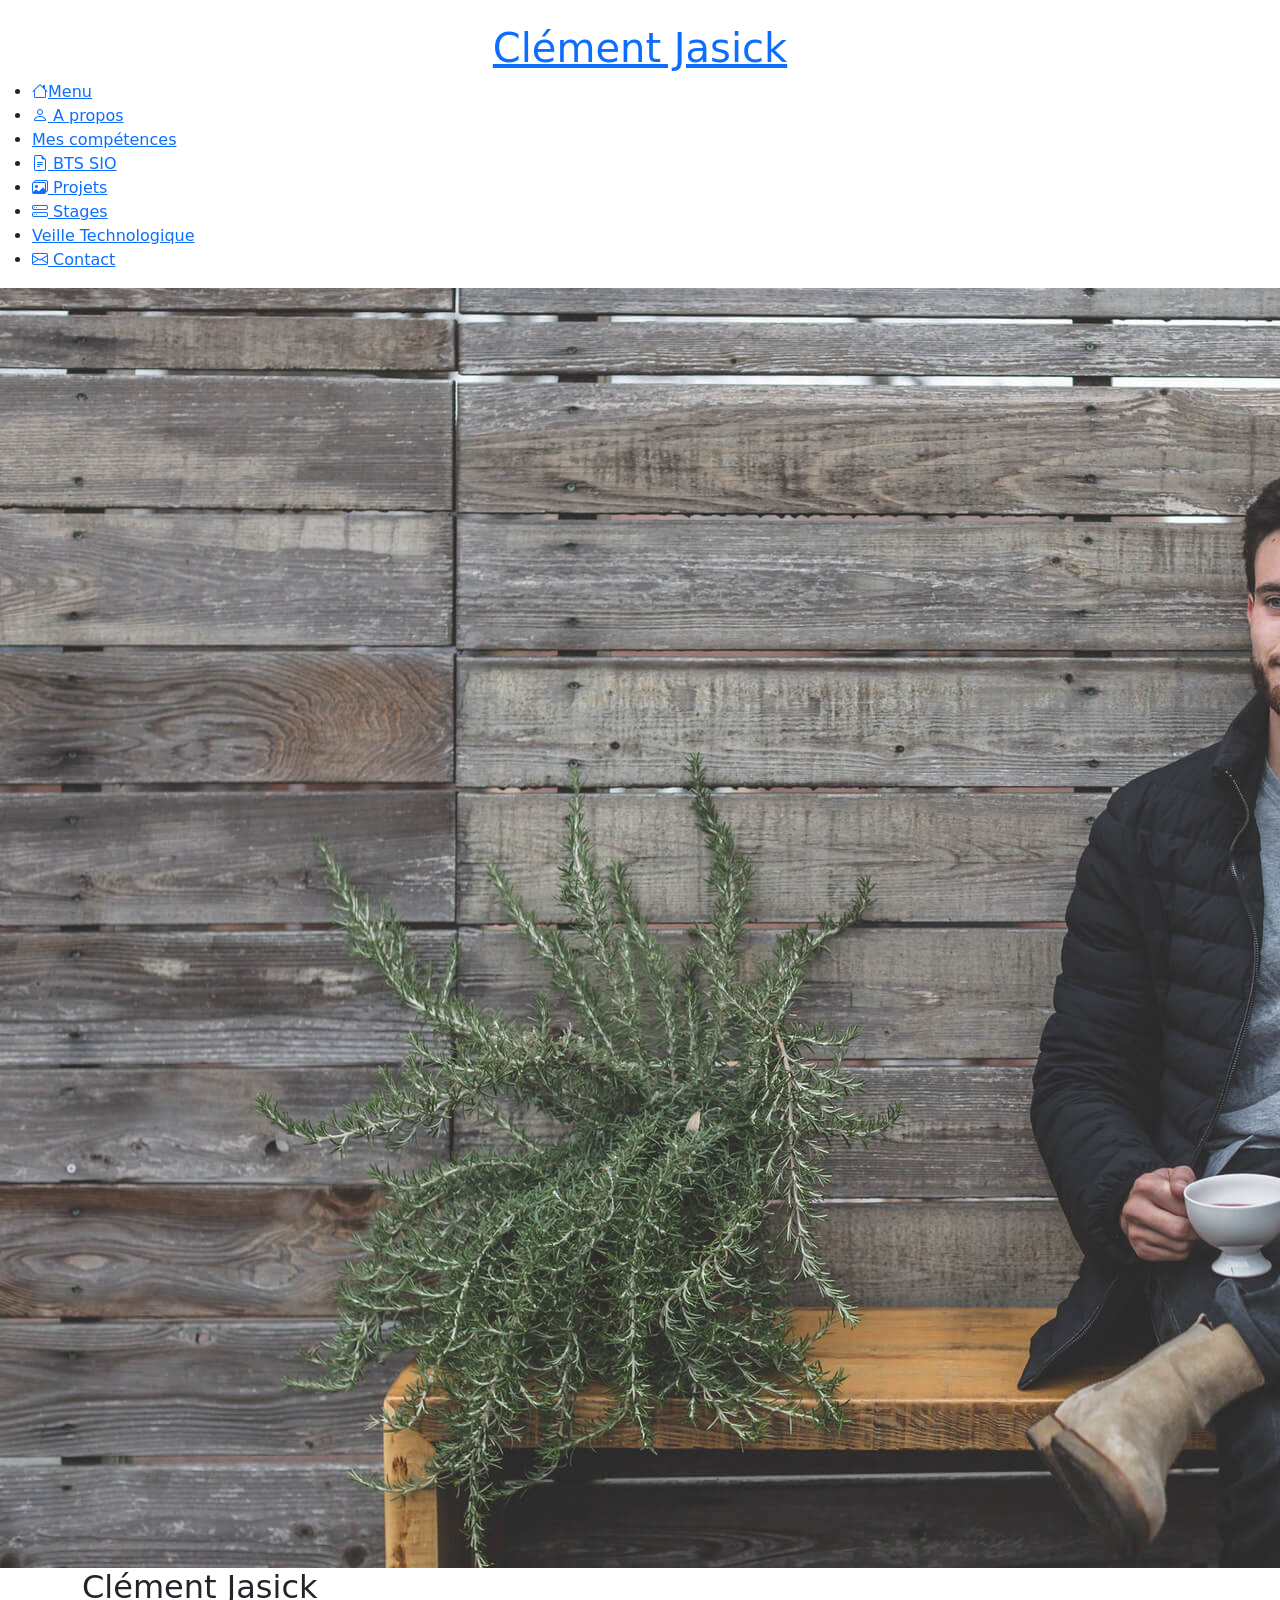
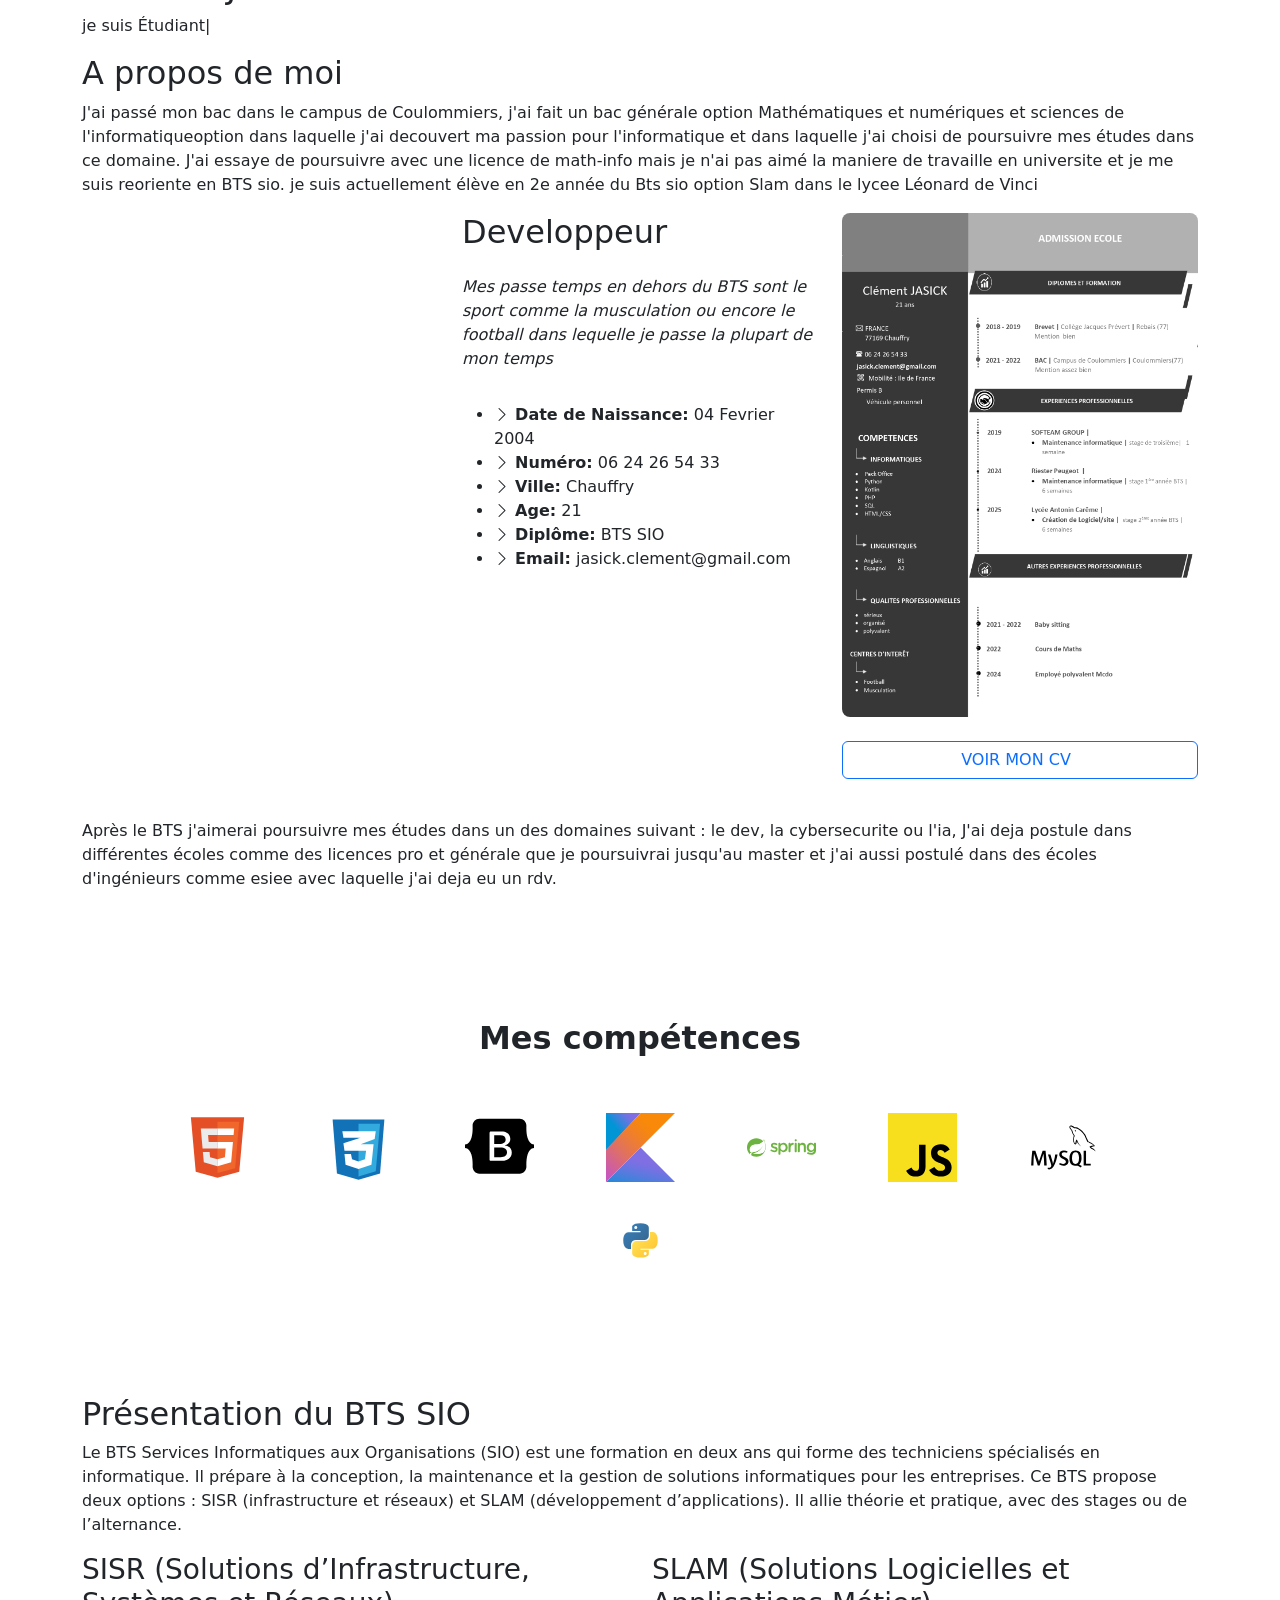
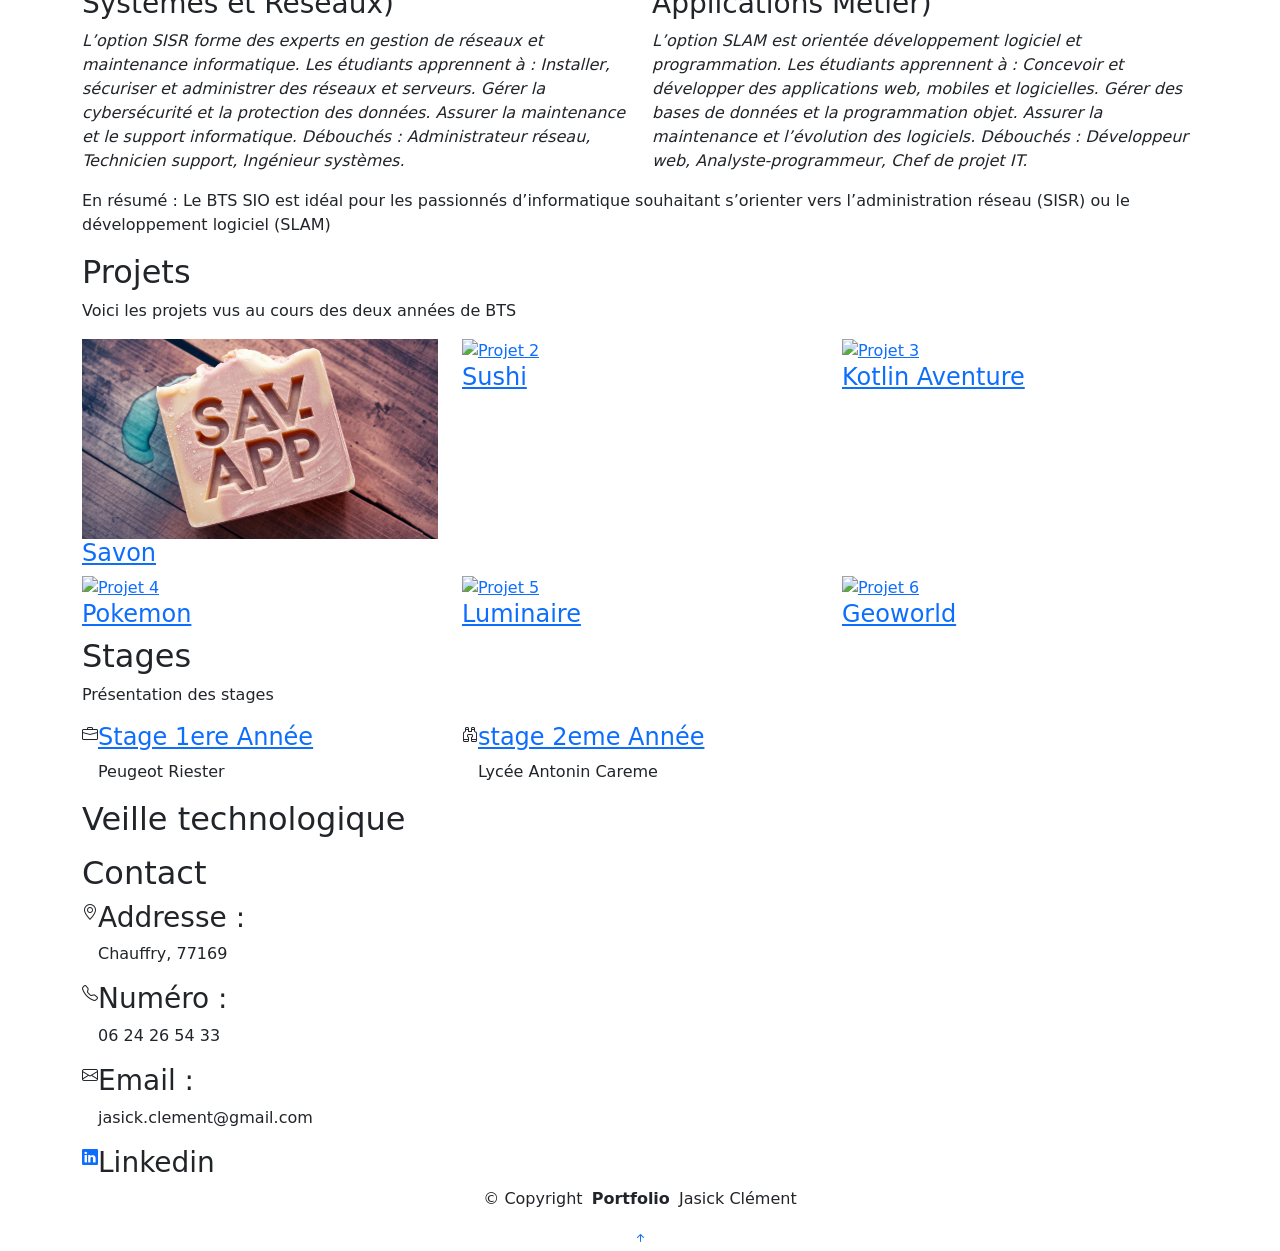
==== commit 53845fe7: "commit" ====
--- a/index.html
+++ b/index.html
@@ -88,7 +88,7 @@
     <h2>A propos de moi</h2>
     <p>J'ai passé mon bac dans le campus de Coulommiers, j'ai fait un bac générale option Mathématiques et numériques et sciences de l'informatiqueoption dans laquelle j'ai decouvert ma passion pour l'informatique et dans laquelle j'ai choisi de poursuivre mes études dans ce domaine.
       J'ai essaye de poursuivre avec une licence de math-info mais je n'ai pas aimé la maniere de travaille en universite et je me suis reoriente en BTS sio. 
-      je suis actuellement élève en 2e année du Bts sio option Slam dans le lycee Léonard de Vinci, motivation sur le choix </p>
+      je suis actuellement élève en 2e année du Bts sio option Slam dans le lycee Léonard de Vinci </p>
   </div><!-- End Section Title -->
 
   <div class="container" data-aos="fade-up" data-aos-delay="100">
@@ -226,7 +226,8 @@
                 
                  </em></p>
             </div><!-- Edn Resume Item -->
-            <p>En résumé : Le BTS SIO est idéal pour les passionnés d’informatique souhaitant s’orienter vers l’administration réseau (SISR) ou le développement logiciel (SLAM)</p>
+          </div>
+          <p>En résumé : Le BTS SIO est idéal pour les passionnés d’informatique souhaitant s’orienter vers l’administration réseau (SISR) ou le développement logiciel (SLAM)</p>
 
     </section><!-- /Resume Section -->
 
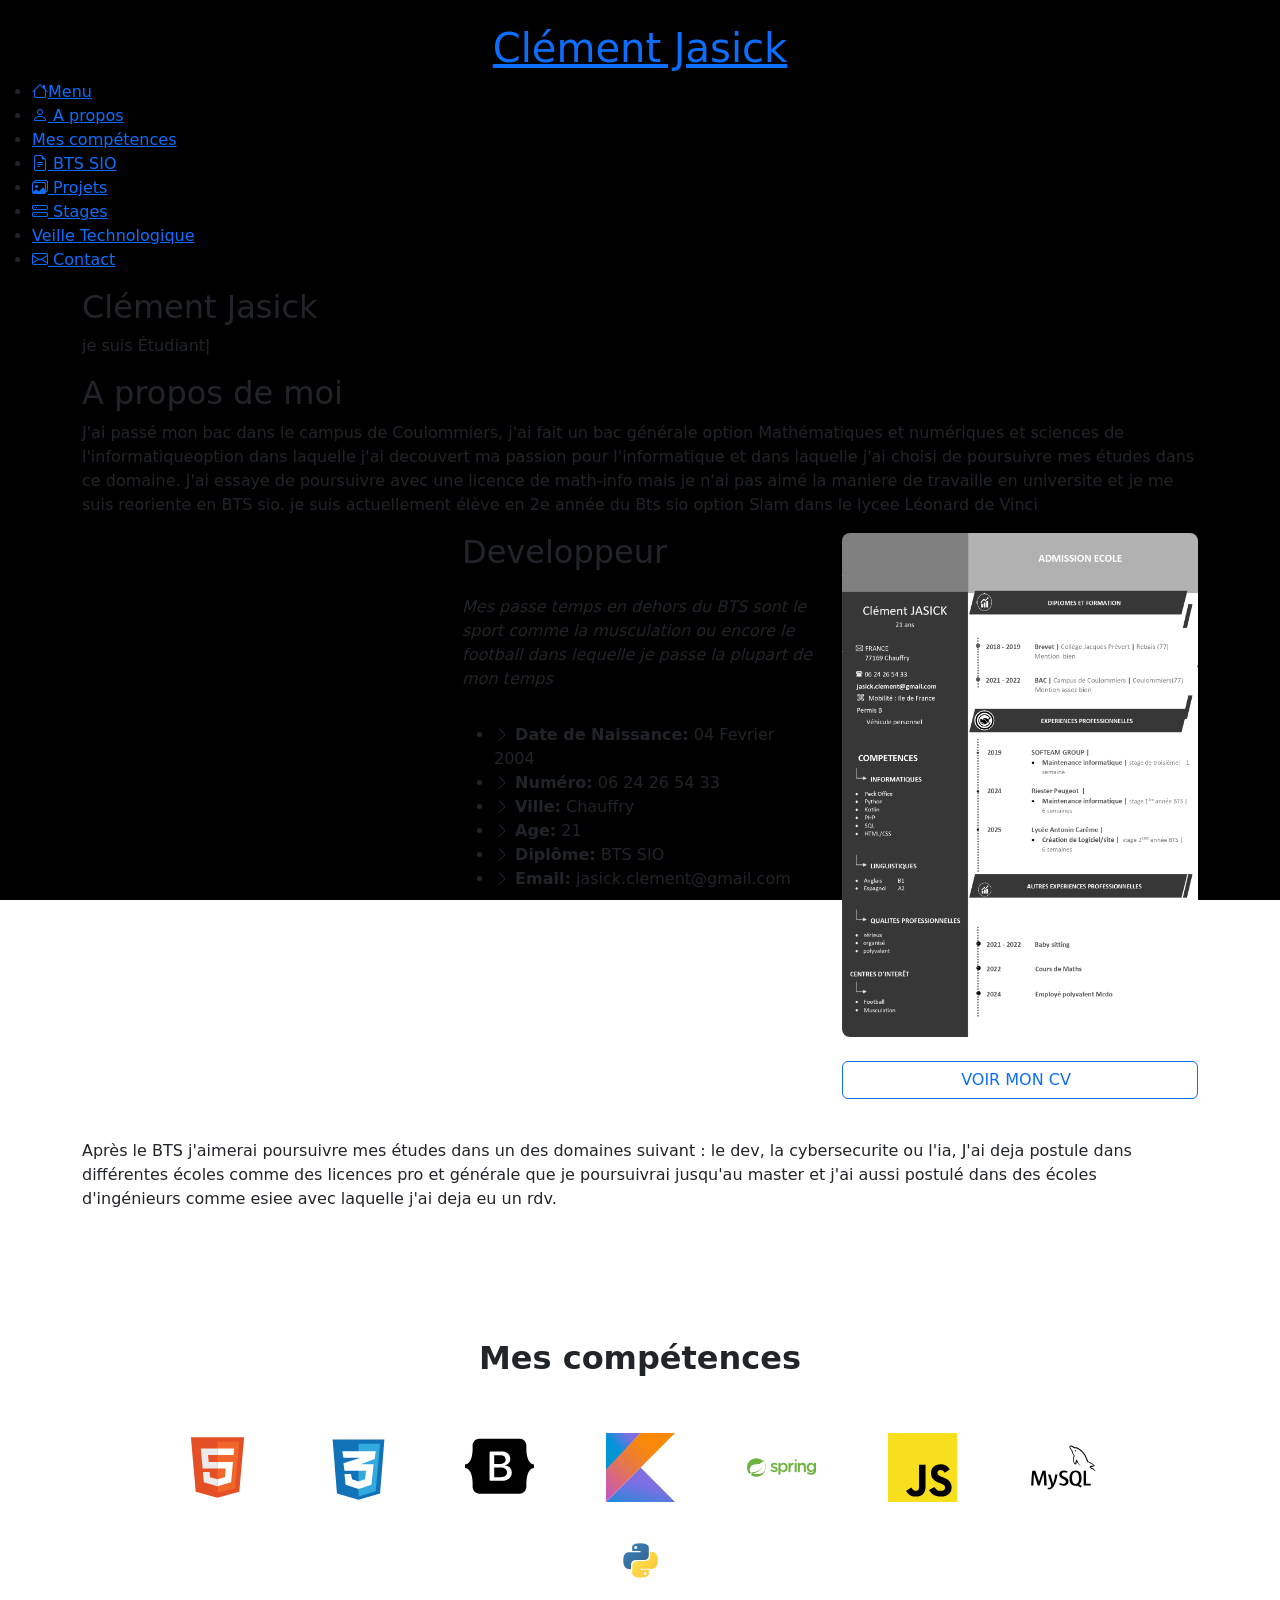
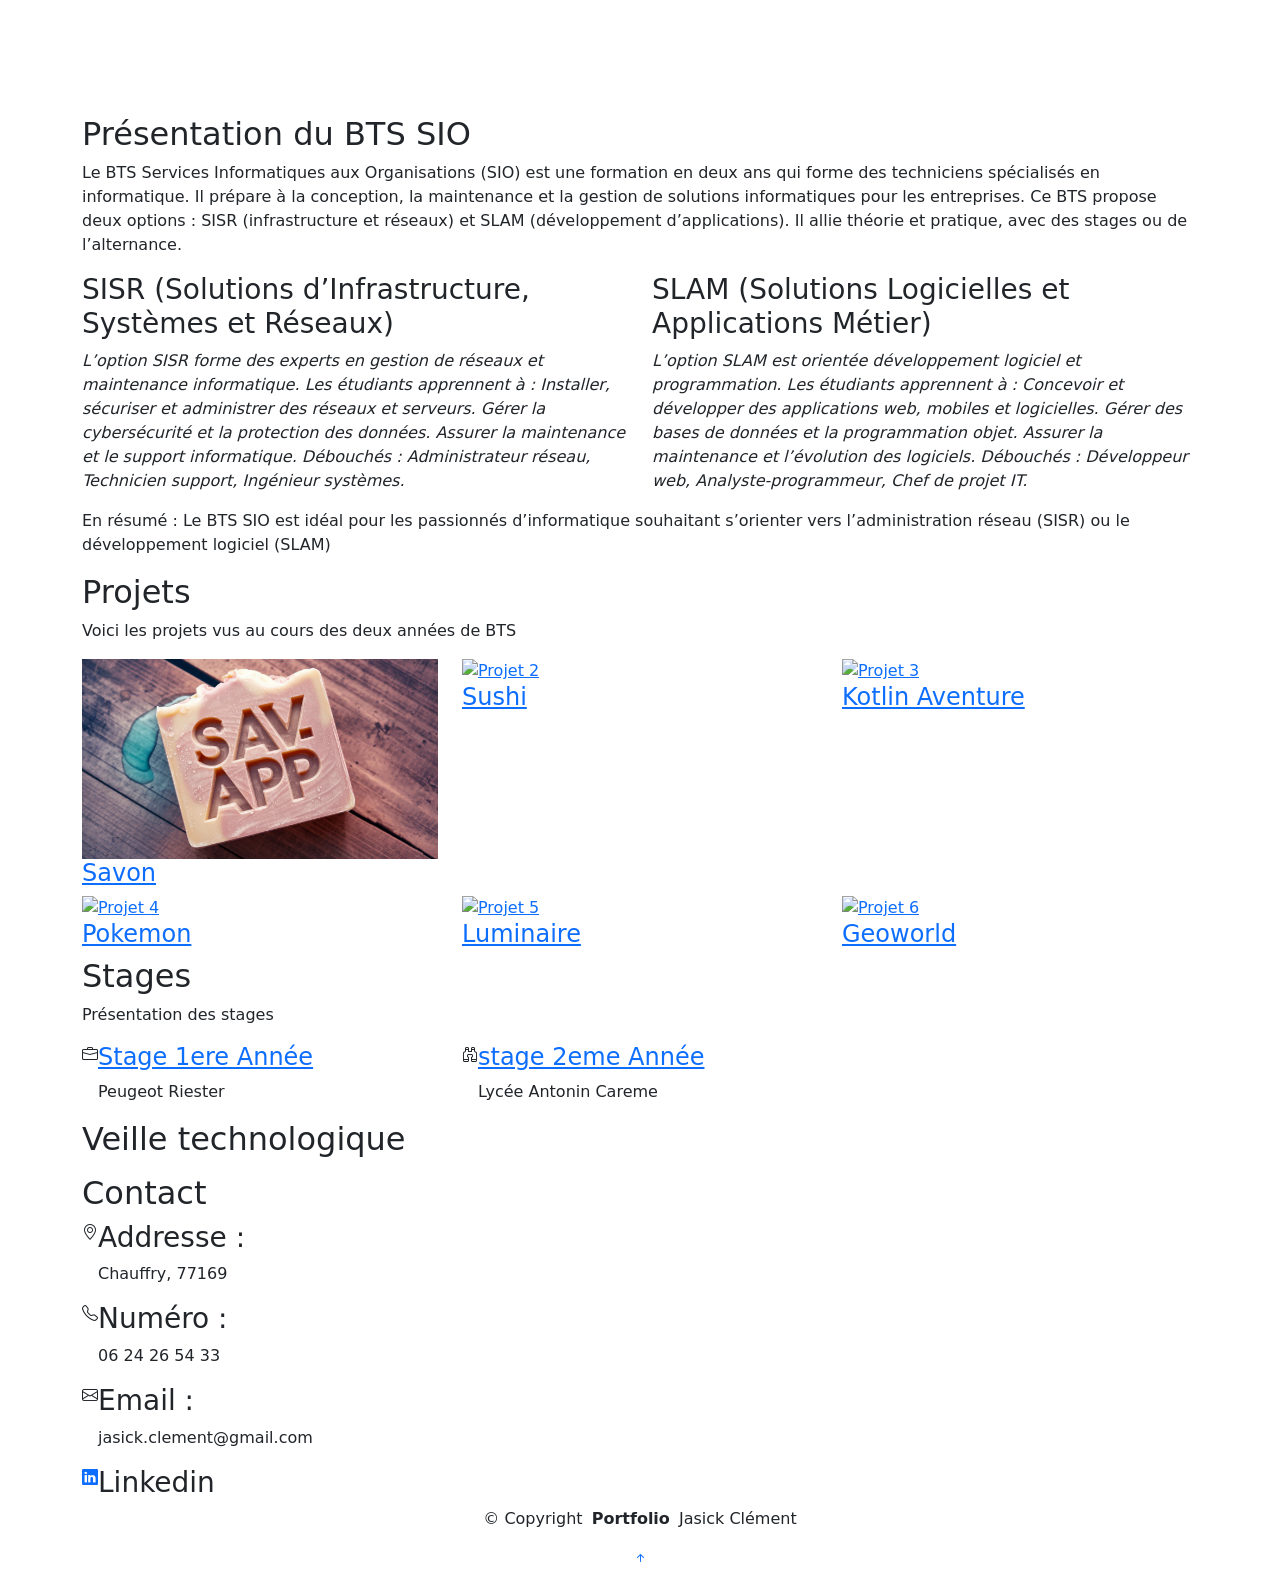
==== commit 39d35cd5: "ff15" ====
--- a/index.html
+++ b/index.html
@@ -68,17 +68,21 @@
 
   <main class="main">
 
-    <!-- Hero Section -->
-    <section id="home" class="hero section dark-background">
-
-      <img src="assets/img/hero-bg.jpg" alt="" data-aos="fade-in" class="">
-
-      <div class="container" data-aos="fade-up" data-aos-delay="100">
-        <h2>Clément Jasick</h2>
-        <p>je suis <span class="typed" data-typed-items="Étudiant, Développeur"></span><span class="typed-cursor typed-cursor--blink" aria-hidden="true"></span><span class="typed-cursor typed-cursor--blink" aria-hidden="true"></span></p>
-      </div>
-
-    </section><!-- /home Section -->
+    <!-- Homme Section -->
+<section id="home" class="hero section dark-background">
+
+  <!-- Remplacer cette ligne qui contient l'image -->
+  <!-- <img src="assets/img/hero-bg.jpg" alt="" data-aos="fade-in" class=""> -->
+  
+  <!-- Fond noir qui prend toute la place -->
+  <div style="width: 100%; height: 100%; background-color: #000; position: absolute; top: 0; left: 0; z-index: -1;" data-aos="fade-in"></div>
+
+  <div class="container" data-aos="fade-up" data-aos-delay="100" style="text-align: left;">
+    <h2>Clément Jasick</h2>
+    <p>je suis <span class="typed" data-typed-items="Étudiant, Développeur"></span><span class="typed-cursor typed-cursor--blink" aria-hidden="true"></span><span class="typed-cursor typed-cursor--blink" aria-hidden="true"></span></p>
+  </div>
+
+</section><!-- /home Section -->
 
     <!-- About Section -->
 <section id="A propos" class="about section">
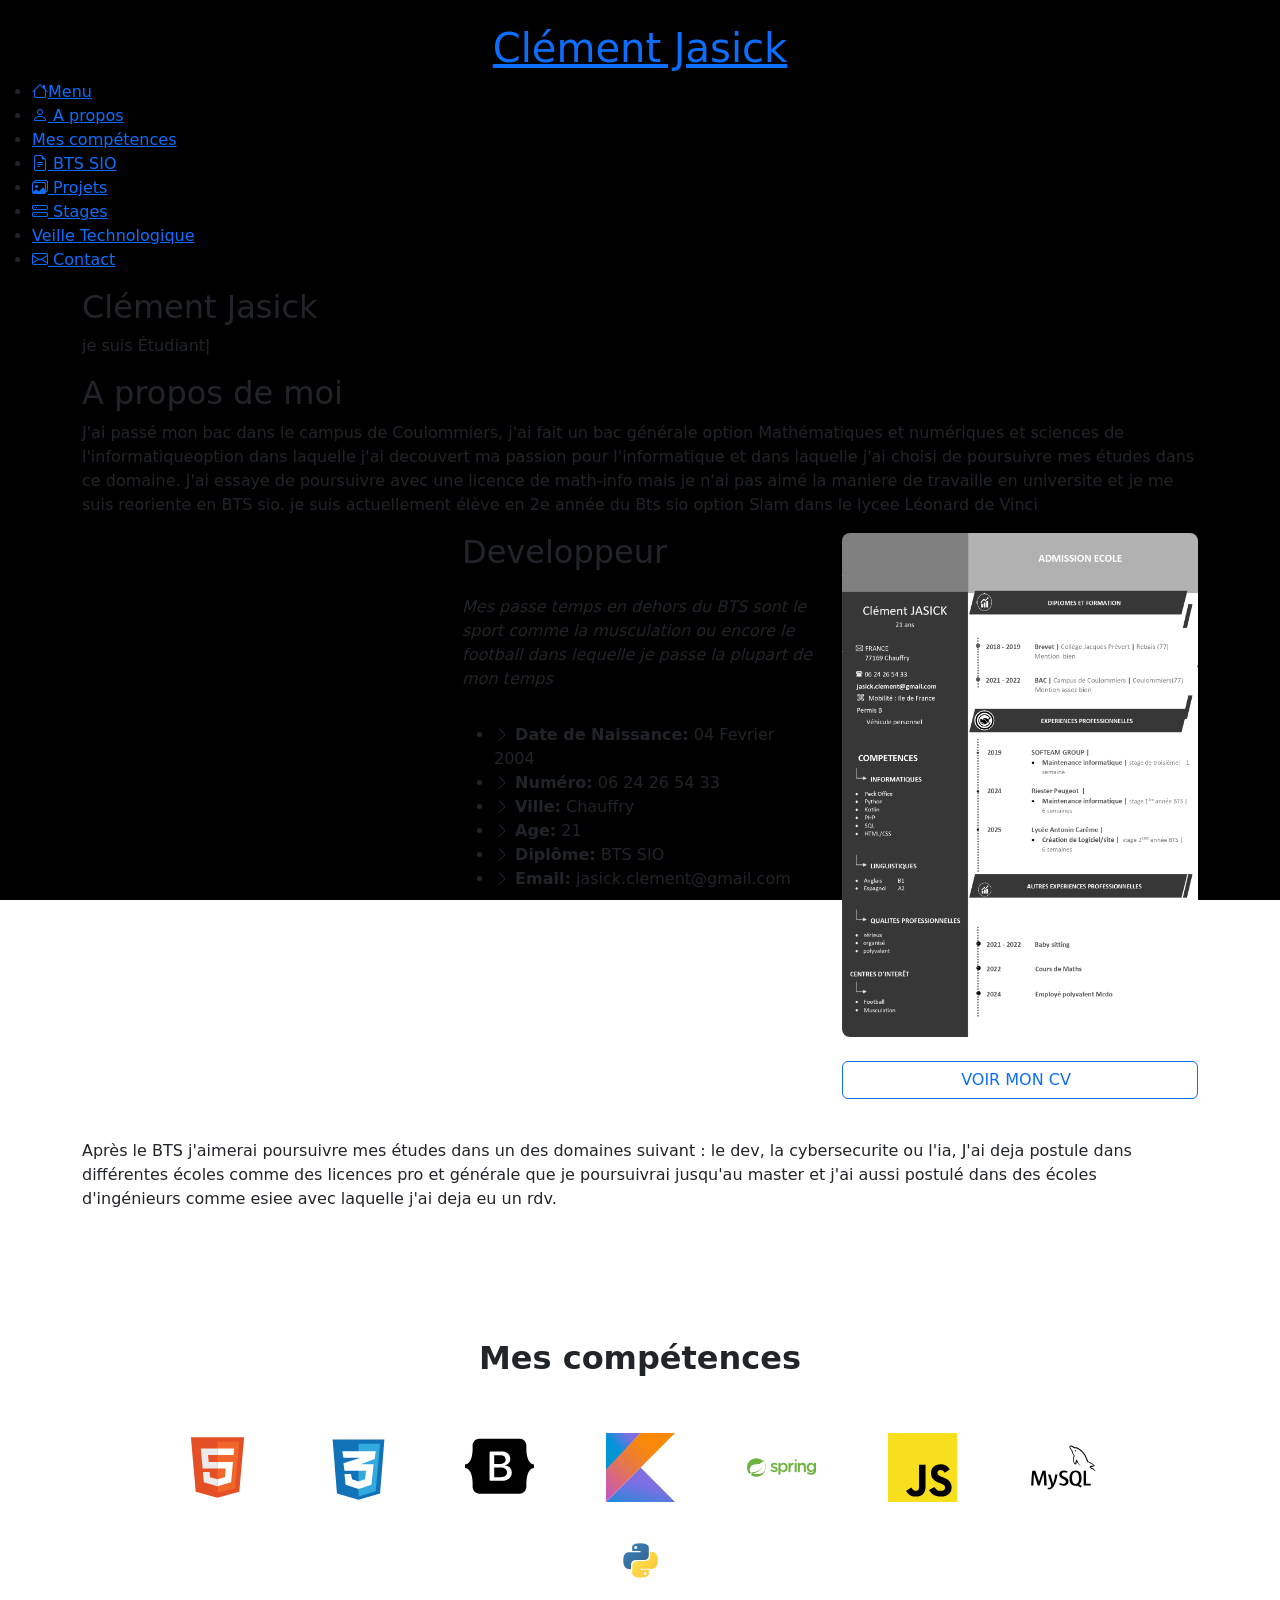
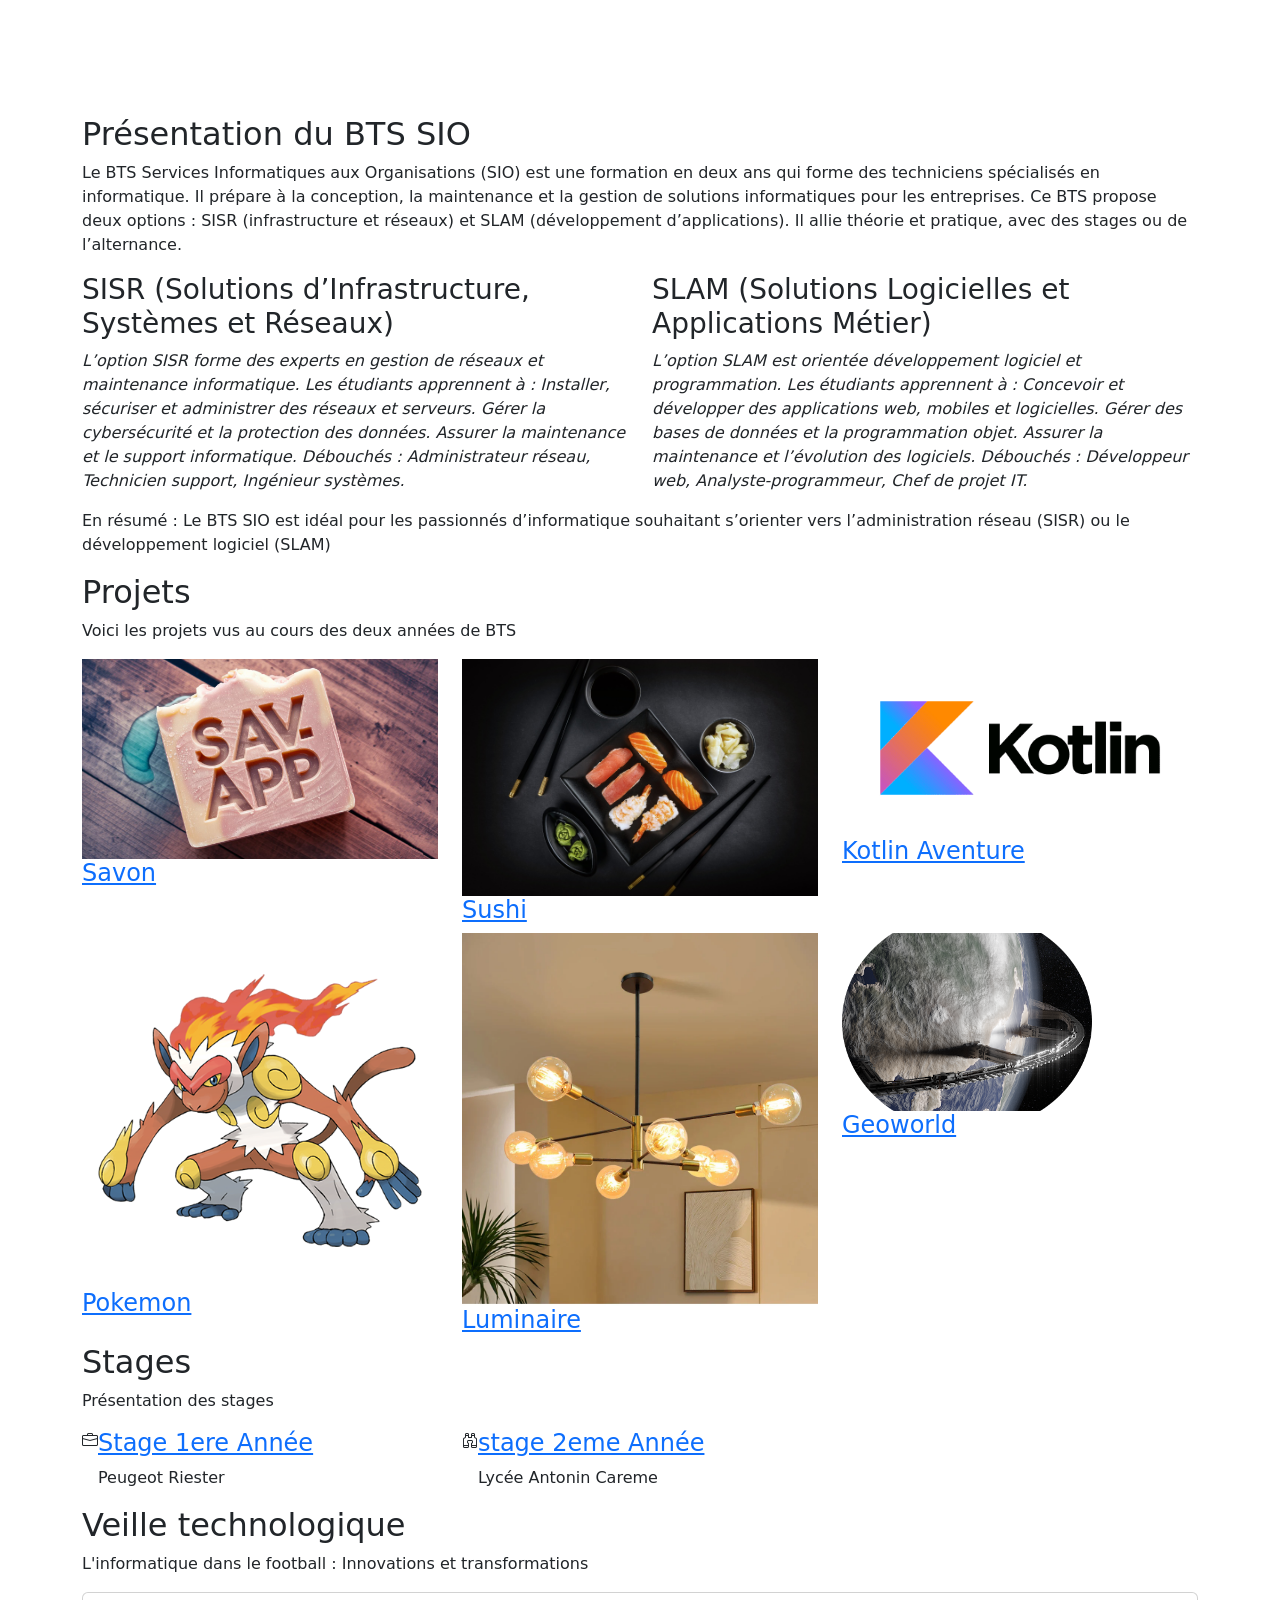
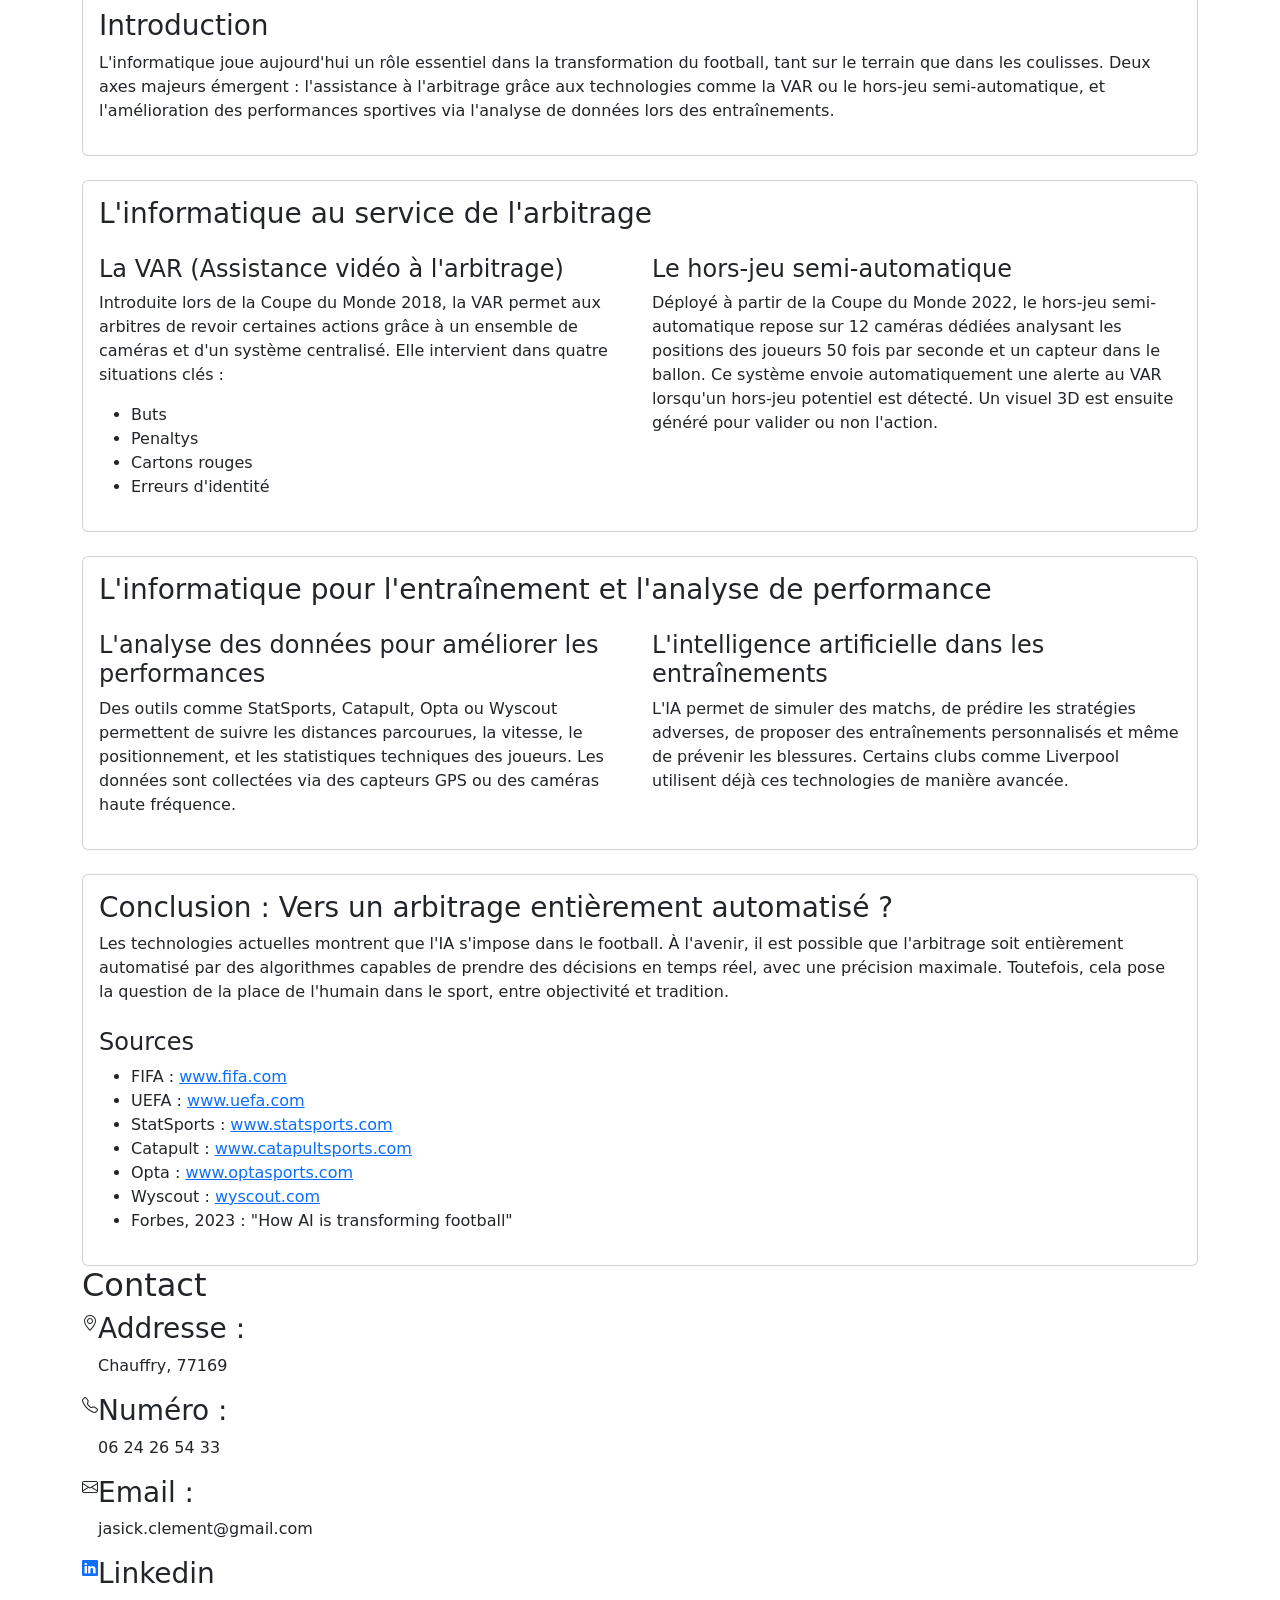
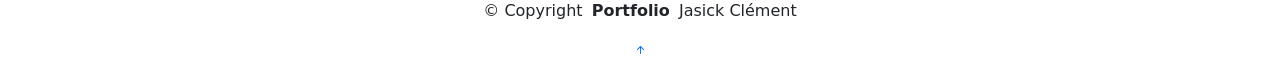
==== commit a12d28cd: "fin" ====
--- a/index.html
+++ b/index.html
@@ -264,9 +264,9 @@
       </div>
 
       <div class="col-lg-4 col-md-6 portfolio-item filter-web">
-        <a href="projet2.html" class="portfolio-link">
+        <a href="https://ljules.github.io/sushi-app-localhost/" class="portfolio-link">
           <div class="portfolio-wrap">
-            <img src="assets/img/portfolio/projet2.jpg" class="img-fluid" alt="Projet 2">
+            <img src="assets/img/projets/sushi.jpg" class="img-fluid" alt="Projet 2">
             <div class="portfolio-info">
               <h4>Sushi</h4>
             </div>
@@ -275,9 +275,9 @@
       </div>
 
       <div class="col-lg-4 col-md-6 portfolio-item filter-product">
-        <a href="projet3.html" class="portfolio-link">
+        <a href="https://github.com/clementjasick/KotlinAventureSprint3/blob/master/src/main/kotlin/Main.kt" class="portfolio-link">
           <div class="portfolio-wrap">
-            <img src="assets/img/portfolio/projet3.jpg" class="img-fluid" alt="Projet 3">
+            <img src="assets/img/projets/KOTLING-LOGO-1.webp" class="img-fluid" alt="Projet 3">
             <div class="portfolio-info">
               <h4>Kotlin Aventure</h4>
             </div>
@@ -286,9 +286,9 @@
       </div>
 
       <div class="col-lg-4 col-md-6 portfolio-item filter-app">
-        <a href="projet4.html" class="portfolio-link">
+        <a href="https://github.com/fmomika/Pokemon/blob/main/src/Main.kt" class="portfolio-link">
           <div class="portfolio-wrap">
-            <img src="assets/img/portfolio/projet4.jpg" class="img-fluid" alt="Projet 4">
+            <img src="assets/img/projets/simiabraz.png" class="img-fluid" alt="Projet 4">
             <div class="portfolio-info">
               <h4>Pokemon</h4>
             </div>
@@ -297,9 +297,9 @@
       </div>
 
       <div class="col-lg-4 col-md-6 portfolio-item filter-web">
-        <a href="projet5.html" class="portfolio-link">
+        <a href="https://github.com/clementjasick/Kotlin-projet-Luminaire/blob/main/src/Main.kt" class="portfolio-link">
           <div class="portfolio-wrap">
-            <img src="assets/img/portfolio/projet5.jpg" class="img-fluid" alt="Projet 5">
+            <img src="assets/img/projets/luminaire.webp" class="img-fluid" alt="Projet 5">
             <div class="portfolio-info">
               <h4>Luminaire</h4>
             </div>
@@ -308,9 +308,9 @@
       </div>
 
       <div class="col-lg-4 col-md-6 portfolio-item filter-product">
-        <a href="projet6.html" class="portfolio-link">
+        <a href="https://github.com/clementjasick/geoworld/blob/main/index2.php" class="portfolio-link">
           <div class="portfolio-wrap">
-            <img src="assets/img/portfolio/projet6.jpg" class="img-fluid" alt="Projet 6">
+            <img src="assets/img/projets/world-logo.png" class="img-fluid" alt="Projet 6">
             <div class="portfolio-info">
               <h4>Geoworld</h4>
             </div>
@@ -359,18 +359,84 @@
 
     </section><!-- /Services Section -->
 
-    <!-- veille Section -->
     <section id="veille" class="testimonials section light-background">
 
       <!-- Section Title -->
       <div class="container section-title" data-aos="fade-up">
         <h2>Veille technologique</h2>
-        <p></p>
+        <p>L'informatique dans le football : Innovations et transformations</p>
       </div><!-- End Section Title -->
-
-      
-
-    </section><!-- /Testimonials Section -->
+    
+      <div class="container" data-aos="fade-up" data-aos-delay="100">
+        <div class="row">
+          <div class="col-lg-12">
+            <div class="card mb-4">
+              <div class="card-body">
+                <h3 class="card-title">Introduction</h3>
+                <p>L'informatique joue aujourd'hui un rôle essentiel dans la transformation du football, tant sur le terrain que dans les coulisses. Deux axes majeurs émergent : l'assistance à l'arbitrage grâce aux technologies comme la VAR ou le hors-jeu semi-automatique, et l'amélioration des performances sportives via l'analyse de données lors des entraînements.</p>
+              </div>
+            </div>
+    
+            <div class="card mb-4">
+              <div class="card-body">
+                <h3 class="card-title">L'informatique au service de l'arbitrage</h3>
+                <div class="row">
+                  <div class="col-md-6">
+                    <h4 class="mt-3">La VAR (Assistance vidéo à l'arbitrage)</h4>
+                    <p>Introduite lors de la Coupe du Monde 2018, la VAR permet aux arbitres de revoir certaines actions grâce à un ensemble de caméras et d'un système centralisé. Elle intervient dans quatre situations clés :</p>
+                    <ul>
+                      <li>Buts</li>
+                      <li>Penaltys</li>
+                      <li>Cartons rouges</li>
+                      <li>Erreurs d'identité</li>
+                    </ul>
+                  </div>
+                  <div class="col-md-6">
+                    <h4 class="mt-3">Le hors-jeu semi-automatique</h4>
+                    <p>Déployé à partir de la Coupe du Monde 2022, le hors-jeu semi-automatique repose sur 12 caméras dédiées analysant les positions des joueurs 50 fois par seconde et un capteur dans le ballon. Ce système envoie automatiquement une alerte au VAR lorsqu'un hors-jeu potentiel est détecté. Un visuel 3D est ensuite généré pour valider ou non l'action.</p>
+                  </div>
+                </div>
+              </div>
+            </div>
+    
+            <div class="card mb-4">
+              <div class="card-body">
+                <h3 class="card-title">L'informatique pour l'entraînement et l'analyse de performance</h3>
+                <div class="row">
+                  <div class="col-md-6">
+                    <h4 class="mt-3">L'analyse des données pour améliorer les performances</h4>
+                    <p>Des outils comme StatSports, Catapult, Opta ou Wyscout permettent de suivre les distances parcourues, la vitesse, le positionnement, et les statistiques techniques des joueurs. Les données sont collectées via des capteurs GPS ou des caméras haute fréquence.</p>
+                  </div>
+                  <div class="col-md-6">
+                    <h4 class="mt-3">L'intelligence artificielle dans les entraînements</h4>
+                    <p>L'IA permet de simuler des matchs, de prédire les stratégies adverses, de proposer des entraînements personnalisés et même de prévenir les blessures. Certains clubs comme Liverpool utilisent déjà ces technologies de manière avancée.</p>
+                  </div>
+                </div>
+              </div>
+            </div>
+    
+            <div class="card">
+              <div class="card-body">
+                <h3 class="card-title">Conclusion : Vers un arbitrage entièrement automatisé ?</h3>
+                <p>Les technologies actuelles montrent que l'IA s'impose dans le football. À l'avenir, il est possible que l'arbitrage soit entièrement automatisé par des algorithmes capables de prendre des décisions en temps réel, avec une précision maximale. Toutefois, cela pose la question de la place de l'humain dans le sport, entre objectivité et tradition.</p>
+                
+                <h4 class="mt-4">Sources</h4>
+                <ul>
+                  <li>FIFA : <a href="https://www.fifa.com" target="_blank">www.fifa.com</a></li>
+                  <li>UEFA : <a href="https://www.uefa.com" target="_blank">www.uefa.com</a></li>
+                  <li>StatSports : <a href="https://www.statsports.com" target="_blank">www.statsports.com</a></li>
+                  <li>Catapult : <a href="https://www.catapultsports.com" target="_blank">www.catapultsports.com</a></li>
+                  <li>Opta : <a href="https://www.optasports.com" target="_blank">www.optasports.com</a></li>
+                  <li>Wyscout : <a href="https://wyscout.com" target="_blank">wyscout.com</a></li>
+                  <li>Forbes, 2023 : "How AI is transforming football"</li>
+                </ul>
+              </div>
+            </div>
+          </div>
+        </div>
+      </div>
+    
+    </section><!-- /Veille Technologique Section -->
 
     <!-- Contact Section -->
     <section id="contact" class="contact section">
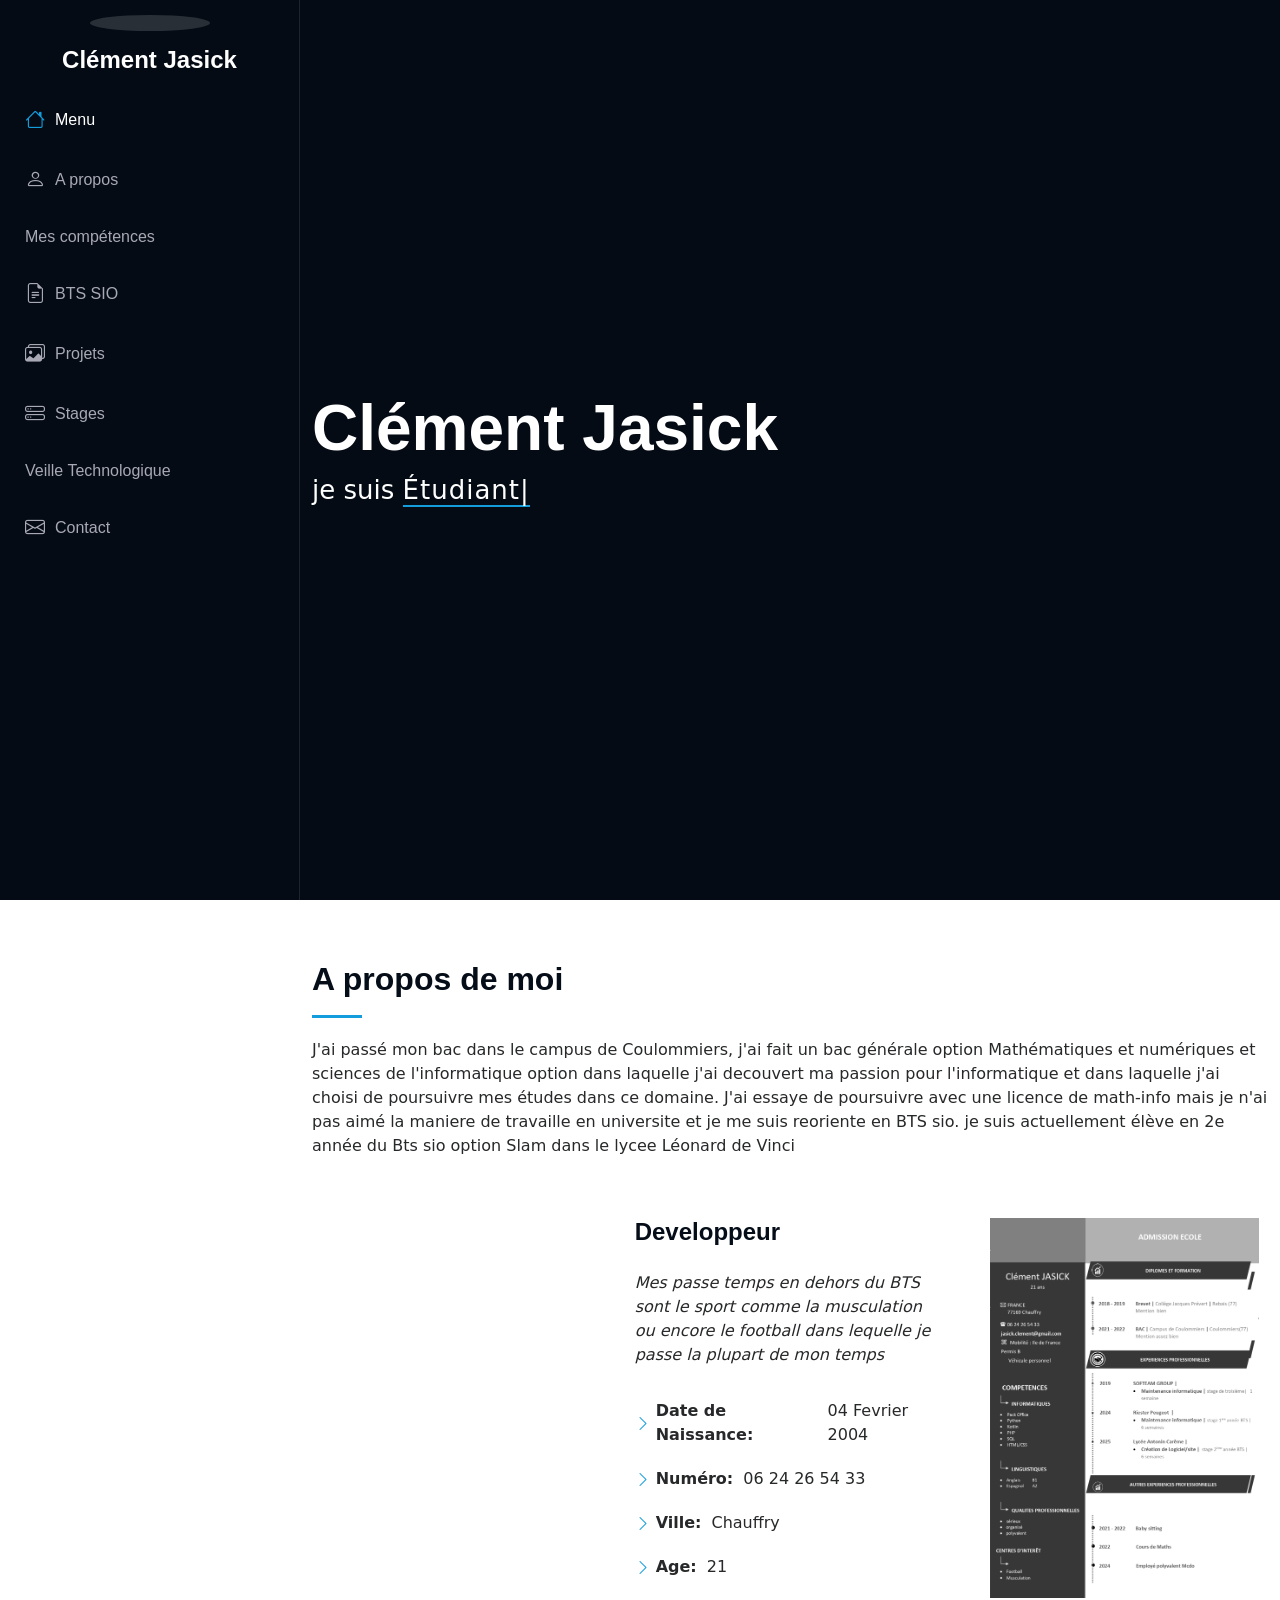
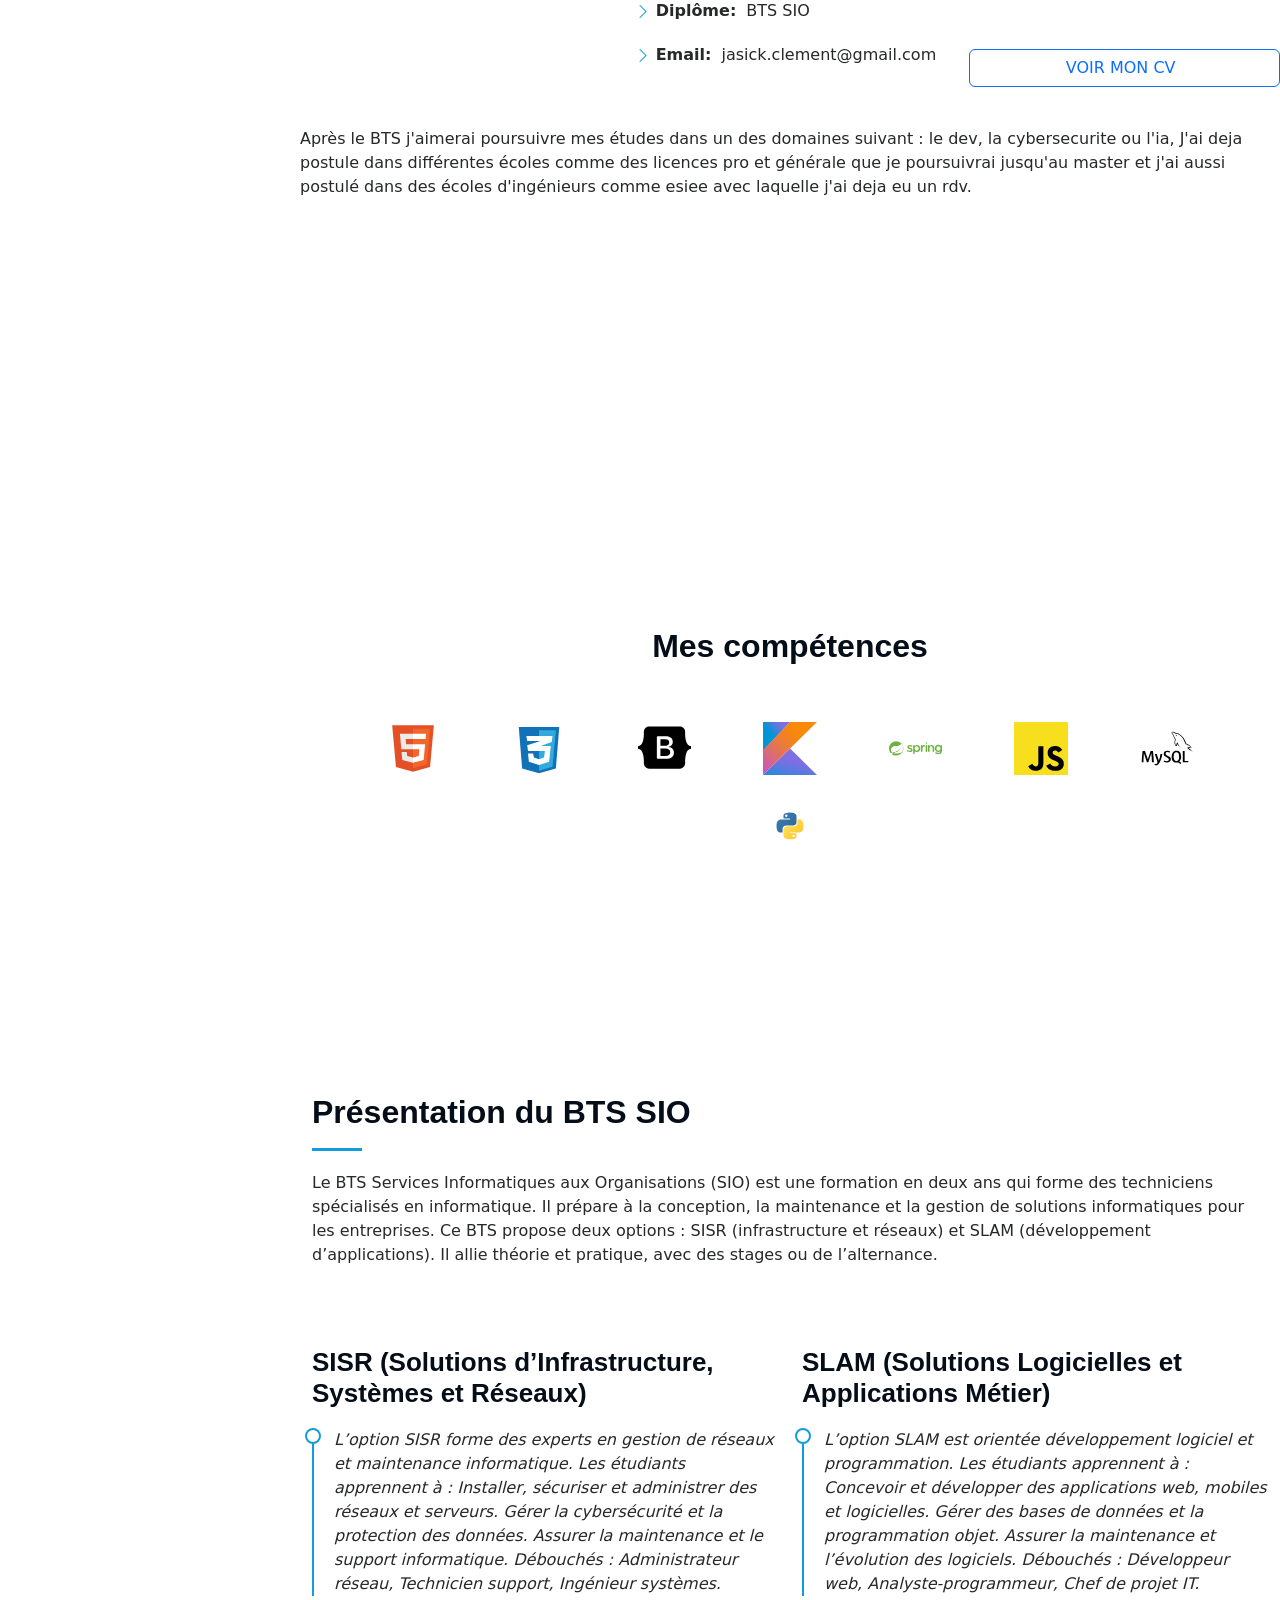
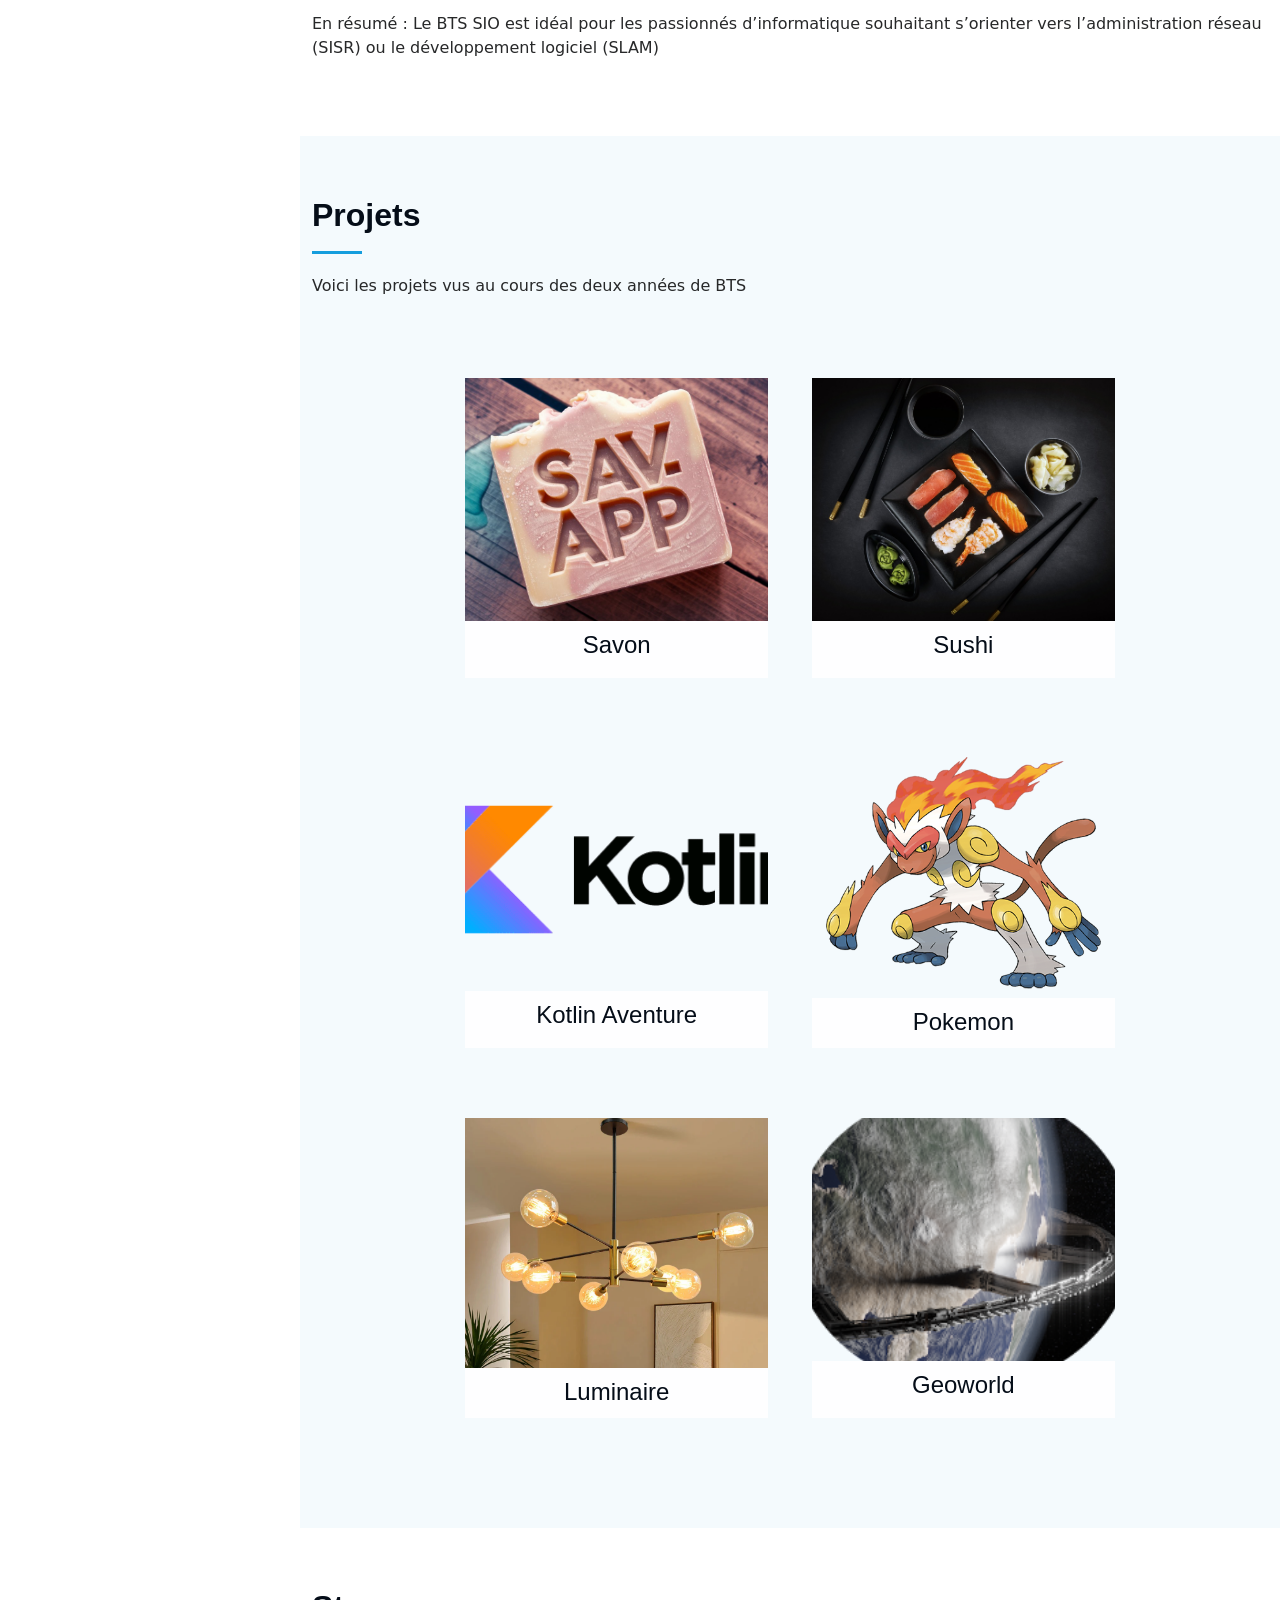
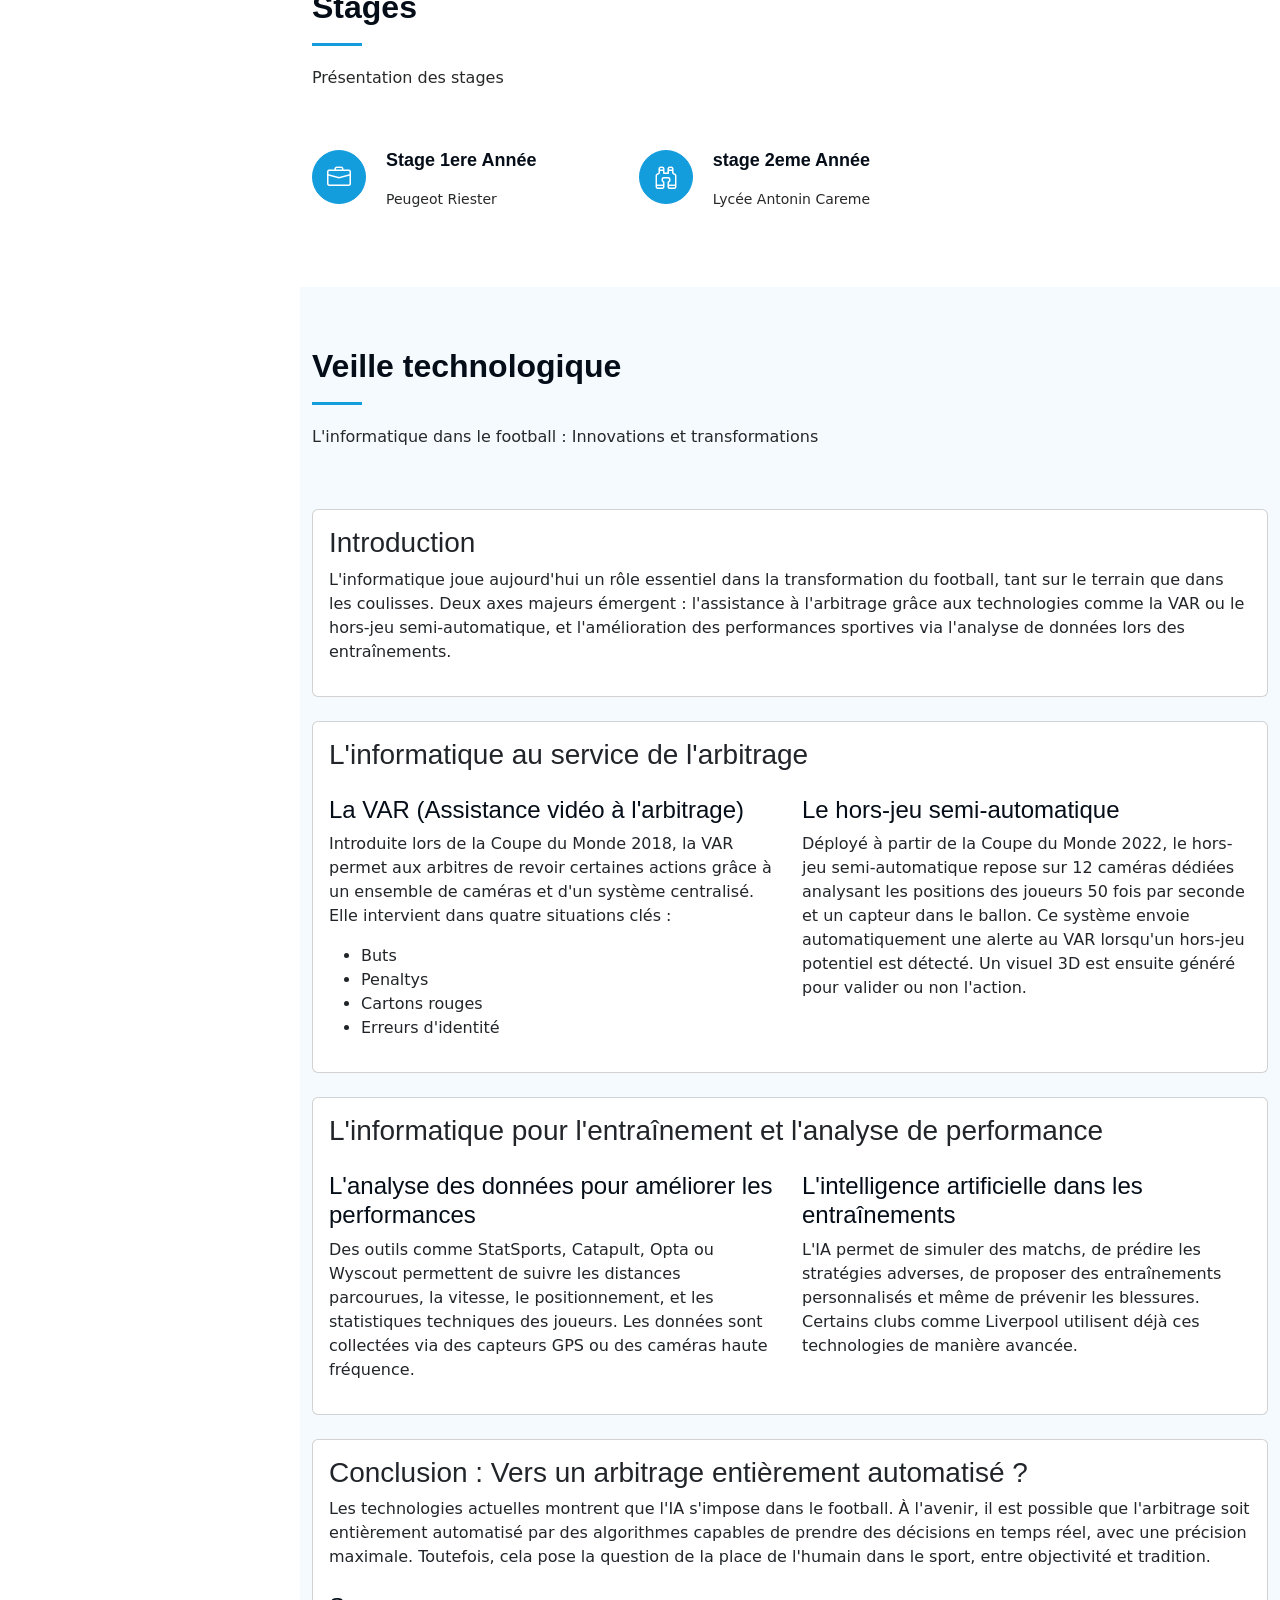
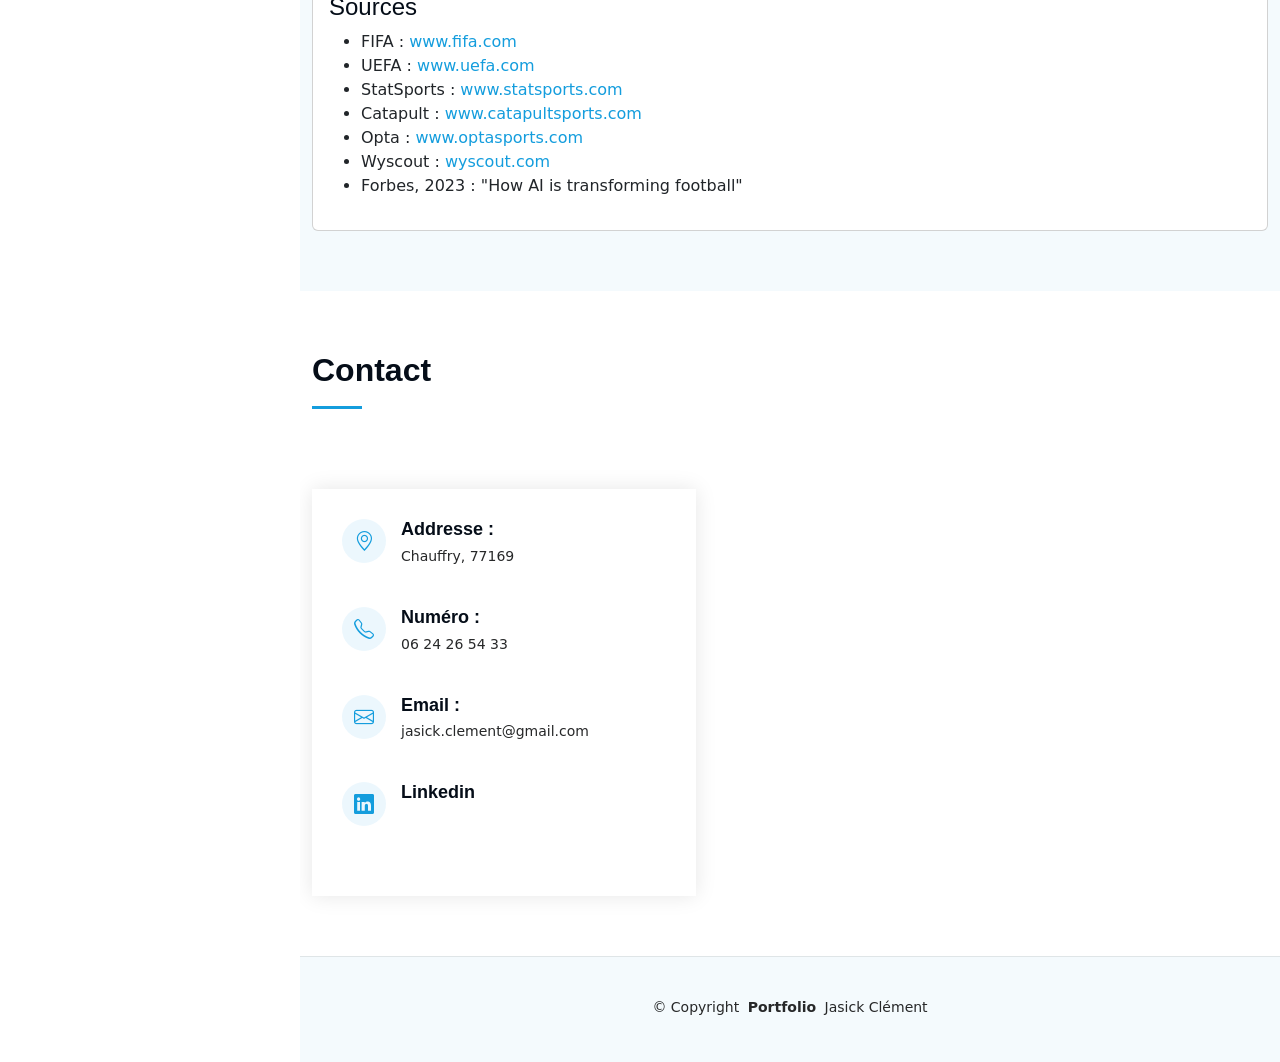
==== commit a4f5580b: "fin" ====
--- a/index.html
+++ b/index.html
@@ -90,37 +90,70 @@
   <!-- Section Title -->
   <div class="container section-title" data-aos="fade-up">
     <h2>A propos de moi</h2>
-    <p>J'ai passé mon bac dans le campus de Coulommiers, j'ai fait un bac générale option Mathématiques et numériques et sciences de l'informatiqueoption dans laquelle j'ai decouvert ma passion pour l'informatique et dans laquelle j'ai choisi de poursuivre mes études dans ce domaine.
+    <p>J'ai passé mon bac dans le campus de Coulommiers, j'ai fait un bac générale option Mathématiques et numériques et sciences de l'informatique option dans laquelle j'ai decouvert ma passion pour l'informatique et dans laquelle j'ai choisi de poursuivre mes études dans ce domaine.
       J'ai essaye de poursuivre avec une licence de math-info mais je n'ai pas aimé la maniere de travaille en universite et je me suis reoriente en BTS sio. 
       je suis actuellement élève en 2e année du Bts sio option Slam dans le lycee Léonard de Vinci </p>
   </div><!-- End Section Title -->
 
-  <div class="container" data-aos="fade-up" data-aos-delay="100">
-    <div class="row gy-4 justify-content-center">
-      <div class="col-lg-4">
-        <img src="assets/img/my-profile-img.jpg" class="img-fluid" alt="">
-      </div>
-      <div class="col-lg-4 content">
-        <h2>Developpeur</h2>
-        <p class="fst-italic py-3">
-          Mes passe temps en dehors du BTS sont le sport comme la musculation ou encore le football dans lequelle je passe la plupart de mon temps 
-        </p>
-        <div class="row">
-          <div class="col-lg-12">
-            <ul>
-              <li><i class="bi bi-chevron-right"></i> <strong>Date de Naissance:</strong> <span>04 Fevrier 2004</span></li>
-              <li><i class="bi bi-chevron-right"></i> <strong>Numéro:</strong> <span>06 24 26 54 33</span></li>
-              <li><i class="bi bi-chevron-right"></i> <strong>Ville:</strong> <span>Chauffry</span></li>
-              <li><i class="bi bi-chevron-right"></i> <strong>Age:</strong> <span>21</span></li>
-              <li><i class="bi bi-chevron-right"></i> <strong>Diplôme:</strong> <span>BTS SIO</span></li>
-              <li><i class="bi bi-chevron-right"></i> <strong>Email:</strong> <span>jasick.clement@gmail.com</span></li>
-            </ul>
-          </div>
+  <style>
+    /* Style pour aligner le CV et la photo dans la section À propos */
+    .about-section-container {
+      display: flex;
+      align-items: stretch;
+    }
+    
+    .profile-column {
+      display: flex;
+      flex-direction: column;
+      justify-content: start;
+    }
+    
+    .cv-container {
+      height: 100%;
+      display: flex;
+      flex-direction: column;
+      justify-content: space-between;
+    }
+    
+    .cv-image {
+      max-height: 380px;
+      object-fit: contain;
+      margin-bottom: 20px;
+    }
+    
+    .profile-image {
+      max-height: 380px;
+      object-fit: cover;
+      width: 100%;
+    }
+  </style>
+
+  <div class="row gy-4 justify-content-center about-section-container">
+    <div class="col-lg-4 profile-column">
+      <img src="assets/img/my-profile-img.jpg" class="img-fluid profile-image" alt="">
+    </div>
+    <div class="col-lg-4 content">
+      <h2>Developpeur</h2>
+      <p class="fst-italic py-3">
+        Mes passe temps en dehors du BTS sont le sport comme la musculation ou encore le football dans lequelle je passe la plupart de mon temps 
+      </p>
+      <div class="row">
+        <div class="col-lg-12">
+          <ul>
+            <li><i class="bi bi-chevron-right"></i> <strong>Date de Naissance:</strong> <span>04 Fevrier 2004</span></li>
+            <li><i class="bi bi-chevron-right"></i> <strong>Numéro:</strong> <span>06 24 26 54 33</span></li>
+            <li><i class="bi bi-chevron-right"></i> <strong>Ville:</strong> <span>Chauffry</span></li>
+            <li><i class="bi bi-chevron-right"></i> <strong>Age:</strong> <span>21</span></li>
+            <li><i class="bi bi-chevron-right"></i> <strong>Diplôme:</strong> <span>BTS SIO</span></li>
+            <li><i class="bi bi-chevron-right"></i> <strong>Email:</strong> <span>jasick.clement@gmail.com</span></li>
+          </ul>
         </div>
       </div>
-      <div class="col-lg-4">
-        <img class="img-fluid rounded-3 mb-4" src="assets/CV L3_page-0001.jpg" alt="cv">
-        <div class="d-grid">
+    </div>
+    <div class="col-lg-4">
+      <div class="cv-container">
+        <img class="img-fluid rounded-3 cv-image" src="assets/CV L3_page-0001.jpg" alt="cv">
+        <div class="d-grid mt-auto">
           <a class="btn btn-outline-primary btn-large text-uppercase" href="assets/CV L3.pdf" target="_blank">
             Voir mon CV
             <span class="material-icons-outlined ms-2"></span>
@@ -128,6 +161,7 @@
         </div>
       </div>
     </div>
+  </div>
     
     <!-- New row for the "Après le BTS" text -->
     <div class="row mt-4">
@@ -255,7 +289,7 @@
       <div class="col-lg-4 col-md-6 portfolio-item filter-app">
         <a href="https://clementjasick.github.io/Savonfrontend/" class="portfolio-link">
           <div class="portfolio-wrap">
-            <img src="assets/img/projets/Logo-Sav-App-02.jpeg" class="img-fluid" alt="Projet 1">
+            <img src="assets/img/projets/Logo-Sav-App-02.jpeg" class="img-fluid project-image" alt="Projet 1">
             <div class="portfolio-info">
               <h4>Savon</h4>
             </div>
@@ -266,7 +300,7 @@
       <div class="col-lg-4 col-md-6 portfolio-item filter-web">
         <a href="https://ljules.github.io/sushi-app-localhost/" class="portfolio-link">
           <div class="portfolio-wrap">
-            <img src="assets/img/projets/sushi.jpg" class="img-fluid" alt="Projet 2">
+            <img src="assets/img/projets/sushi.jpg" class="img-fluid project-image" alt="Projet 2">
             <div class="portfolio-info">
               <h4>Sushi</h4>
             </div>
@@ -277,7 +311,7 @@
       <div class="col-lg-4 col-md-6 portfolio-item filter-product">
         <a href="https://github.com/clementjasick/KotlinAventureSprint3/blob/master/src/main/kotlin/Main.kt" class="portfolio-link">
           <div class="portfolio-wrap">
-            <img src="assets/img/projets/KOTLING-LOGO-1.webp" class="img-fluid" alt="Projet 3">
+            <img src="assets/img/projets/KOTLING-LOGO-1.webp" class="img-fluid project-image" alt="Projet 3">
             <div class="portfolio-info">
               <h4>Kotlin Aventure</h4>
             </div>
@@ -288,7 +322,7 @@
       <div class="col-lg-4 col-md-6 portfolio-item filter-app">
         <a href="https://github.com/fmomika/Pokemon/blob/main/src/Main.kt" class="portfolio-link">
           <div class="portfolio-wrap">
-            <img src="assets/img/projets/simiabraz.png" class="img-fluid" alt="Projet 4">
+            <img src="assets/img/projets/simiabraz.png" class="img-fluid project-image" alt="Projet 4">
             <div class="portfolio-info">
               <h4>Pokemon</h4>
             </div>
@@ -299,7 +333,7 @@
       <div class="col-lg-4 col-md-6 portfolio-item filter-web">
         <a href="https://github.com/clementjasick/Kotlin-projet-Luminaire/blob/main/src/Main.kt" class="portfolio-link">
           <div class="portfolio-wrap">
-            <img src="assets/img/projets/luminaire.webp" class="img-fluid" alt="Projet 5">
+            <img src="assets/img/projets/luminaire.webp" class="img-fluid project-image" alt="Projet 5">
             <div class="portfolio-info">
               <h4>Luminaire</h4>
             </div>
@@ -310,7 +344,7 @@
       <div class="col-lg-4 col-md-6 portfolio-item filter-product">
         <a href="https://github.com/clementjasick/geoworld/blob/main/index2.php" class="portfolio-link">
           <div class="portfolio-wrap">
-            <img src="assets/img/projets/world-logo.png" class="img-fluid" alt="Projet 6">
+            <img src="assets/img/projets/world-logo.png" class="img-fluid project-image" alt="Projet 6">
             <div class="portfolio-info">
               <h4>Geoworld</h4>
             </div>
--- a/assets/css/main.css
+++ b/assets/css/main.css
@@ -11,6 +11,7 @@
 # Help: https://bootstrapmade.com/color-system/
 --------------------------------------------------------------*/
 /* Fonts */
+
 :root {
   --default-font: "Roboto",  system-ui, -apple-system, "Segoe UI", Roboto, "Helvetica Neue", Arial, "Noto Sans", "Liberation Sans", sans-serif, "Apple Color Emoji", "Segoe UI Emoji", "Segoe UI Symbol", "Noto Color Emoji";
   --heading-font: "Raleway",  sans-serif;
@@ -35,6 +36,43 @@
   --nav-dropdown-background-color: #040b14; /* Used as the background color for dropdown items that appear when hovering over primary navigation items */
   --nav-dropdown-color: #a8a9b4; /* Used for navigation links of the dropdown items in the navigation menu. */
   --nav-dropdown-hover-color: #ffffff; /* Similar to --nav-hover-color, this color is applied to dropdown navigation links when they are hovered over. */
+}
+
+/* Cette classe s'applique à toutes les images de projet (grâce à la classe project-image que nous avons ajoutée) */
+.project-image {
+  width: 100%;           /* L'image prend 100% de la largeur de son conteneur */
+  height: 250px;         /* Hauteur fixe pour toutes les images (vous pouvez ajuster cette valeur) */
+  object-fit: cover;     /* L'image sera redimensionnée pour couvrir l'espace tout en préservant son ratio */
+  object-position: center; /* L'image sera centrée dans son cadre */
+}
+
+/* Cette classe s'applique au conteneur de chaque projet */
+.portfolio-wrap {
+  height: 300px;         /* Hauteur fixe pour le conteneur (doit être plus grande que la hauteur de l'image) */
+  display: flex;         /* Utilise flexbox pour le positionnement */
+  flex-direction: column; /* Organisation verticale des éléments */
+  overflow: hidden;      /* Cache tout contenu qui déborderait */
+  margin-bottom: 20px;   /* Espace en bas de chaque projet */
+}
+
+/* Cette classe s'applique à la zone de texte (titre) sous chaque image */
+.portfolio-info {
+  padding: 10px;         /* Espace intérieur */
+  text-align: center;    /* Centre le texte */
+  background-color: rgba(255, 255, 255, 0.9); /* Fond légèrement transparent */
+}
+
+/* Améliore l'organisation générale de la grille de projets */
+.portfolio-container {
+  display: flex;         /* Utilise flexbox */
+  flex-wrap: wrap;       /* Permet aux éléments de passer à la ligne */
+  justify-content: center; /* Centre les éléments horizontalement */
+  gap: 20px;            /* Espace uniforme entre les projets */
+}
+
+/* Ajoute de l'espace entre les projets */
+.portfolio-item {
+  margin-bottom: 30px;   /* Espace sous chaque élément */
 }
 
 /* Color Presets - These classes override global colors when applied to any section or element, providing reuse of the sam color scheme. */
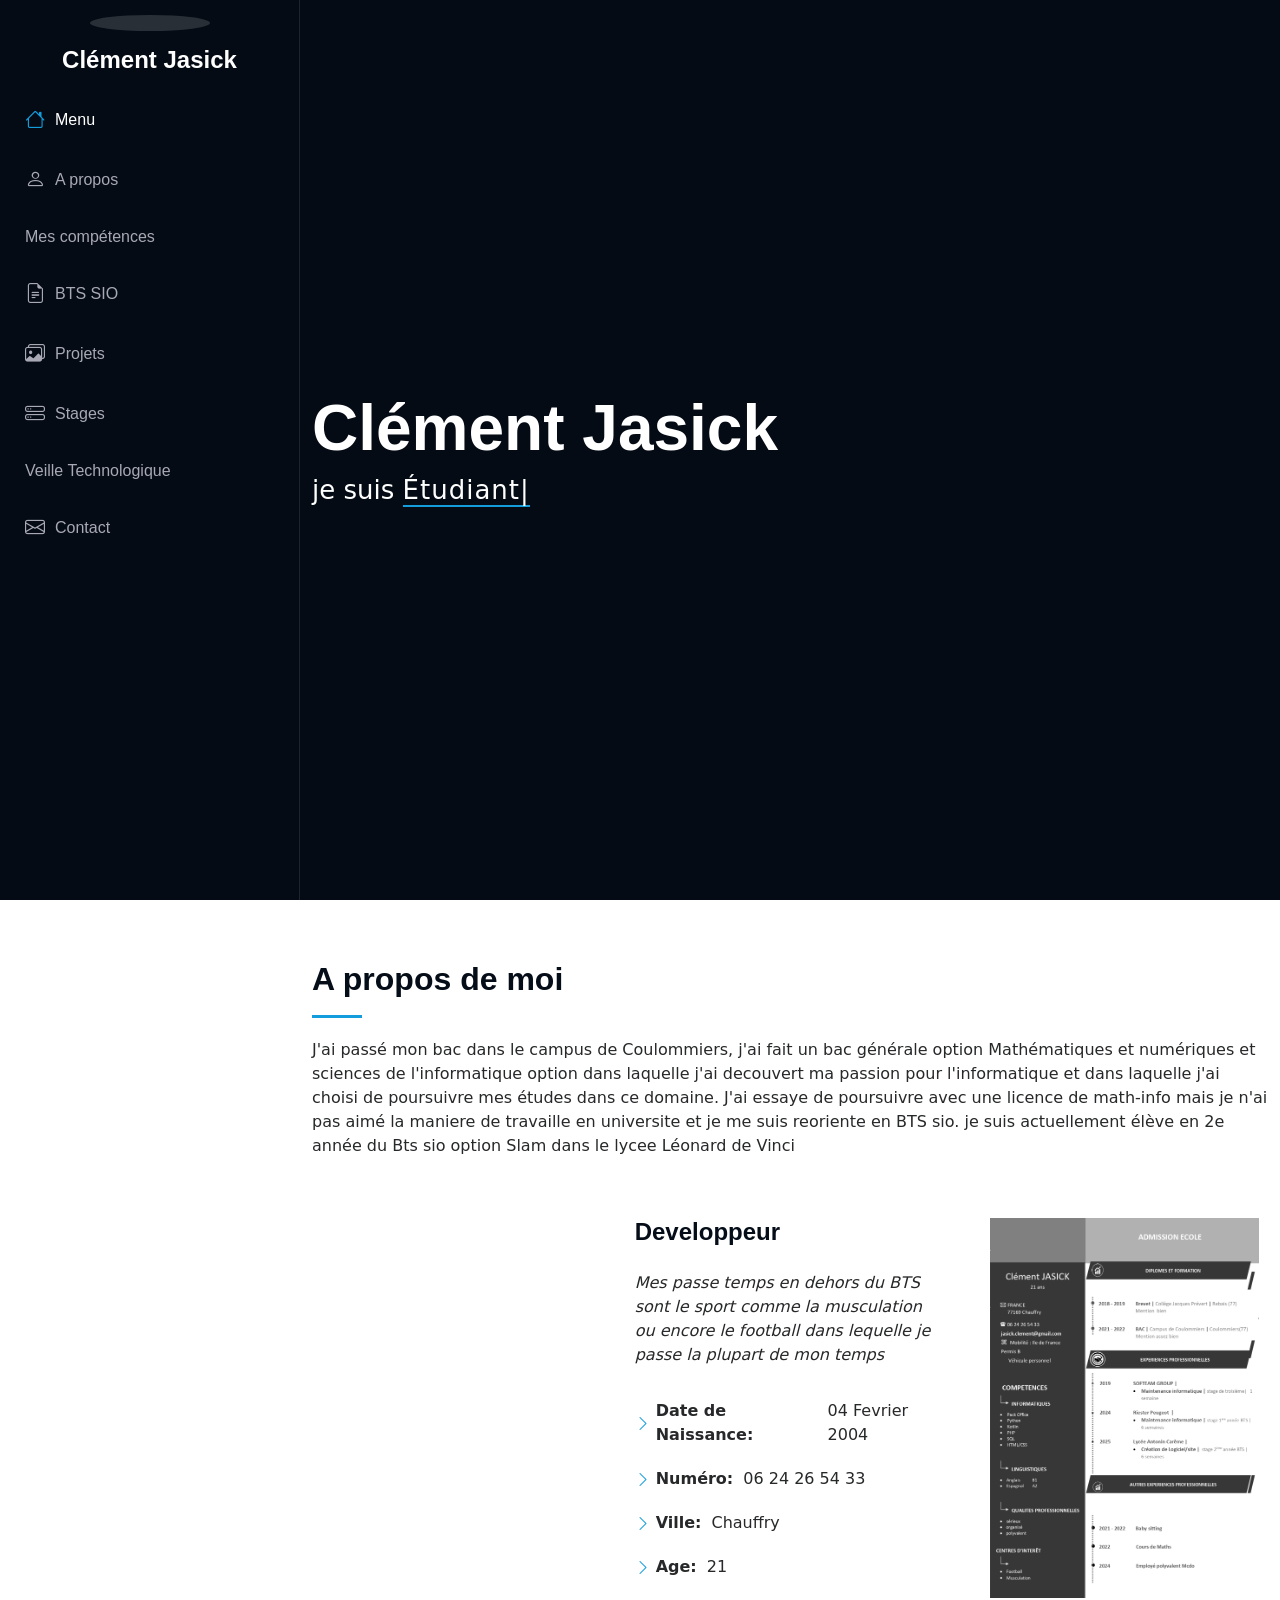
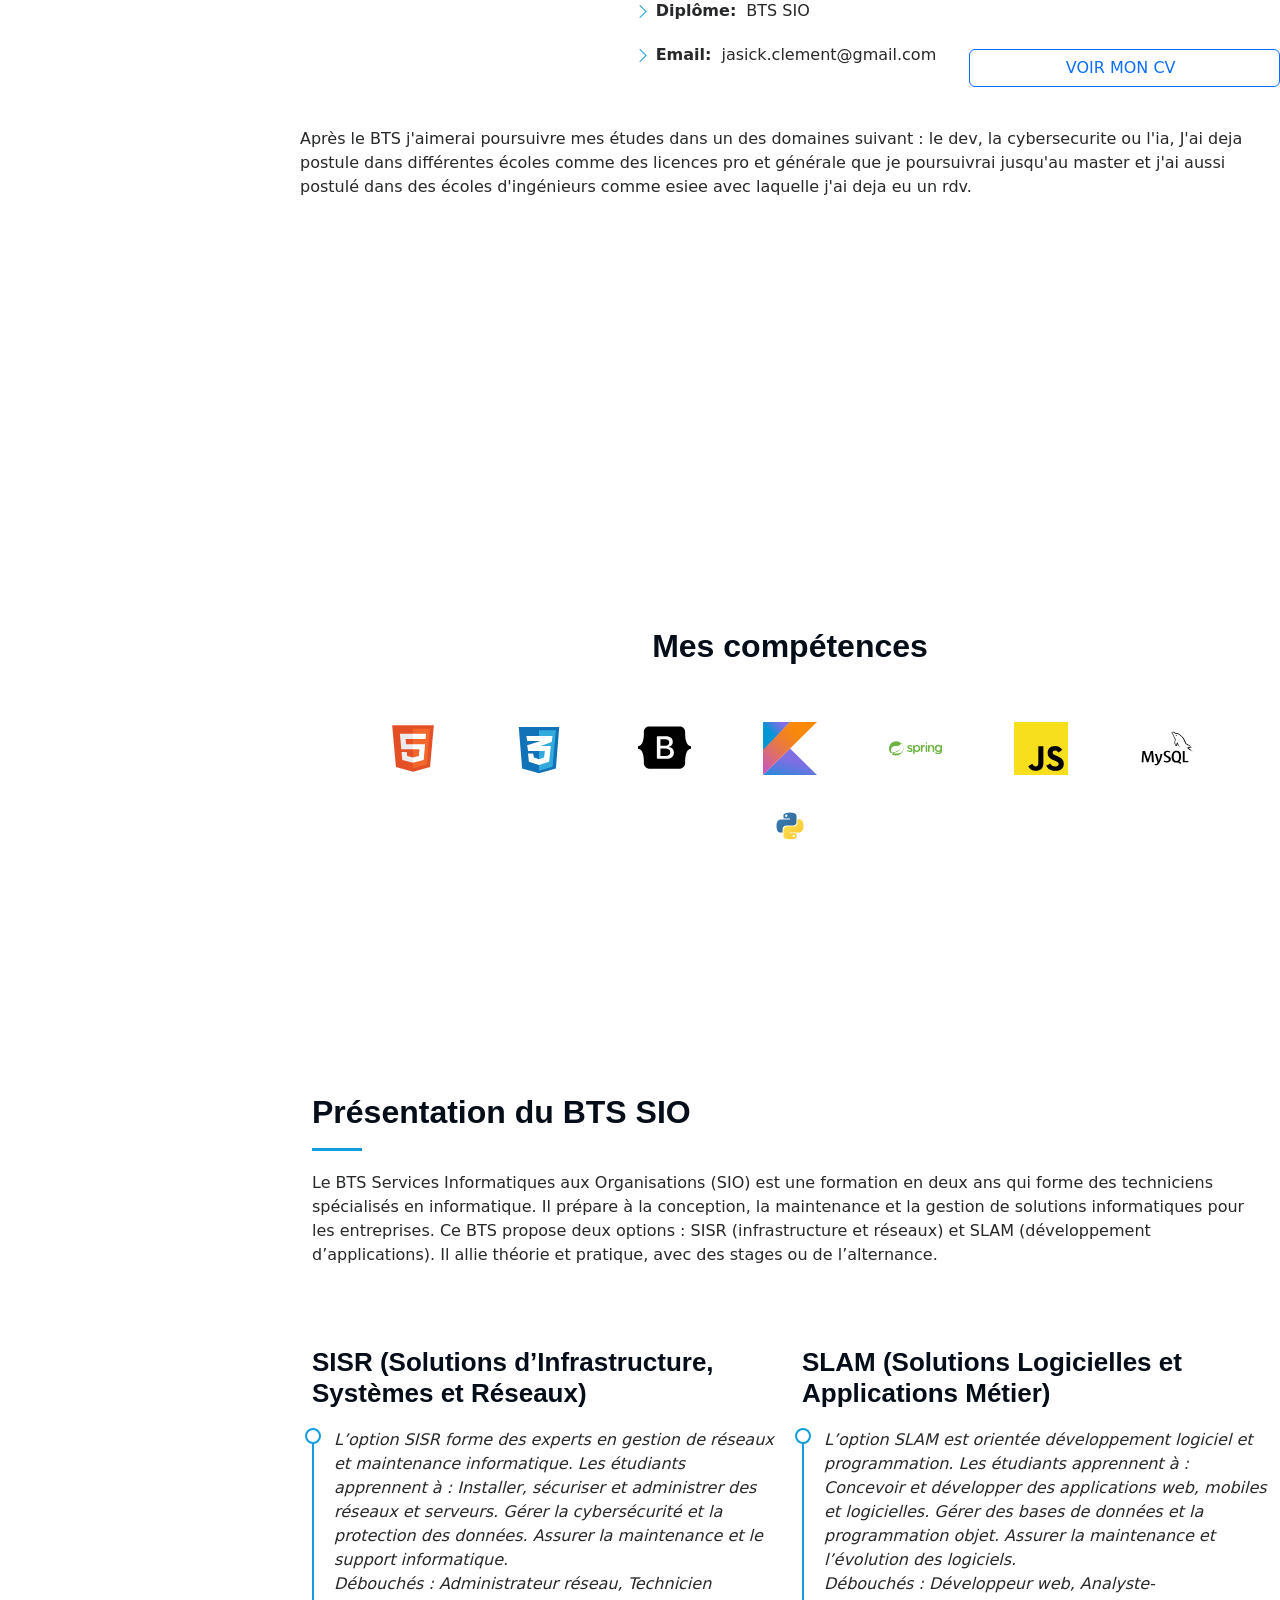
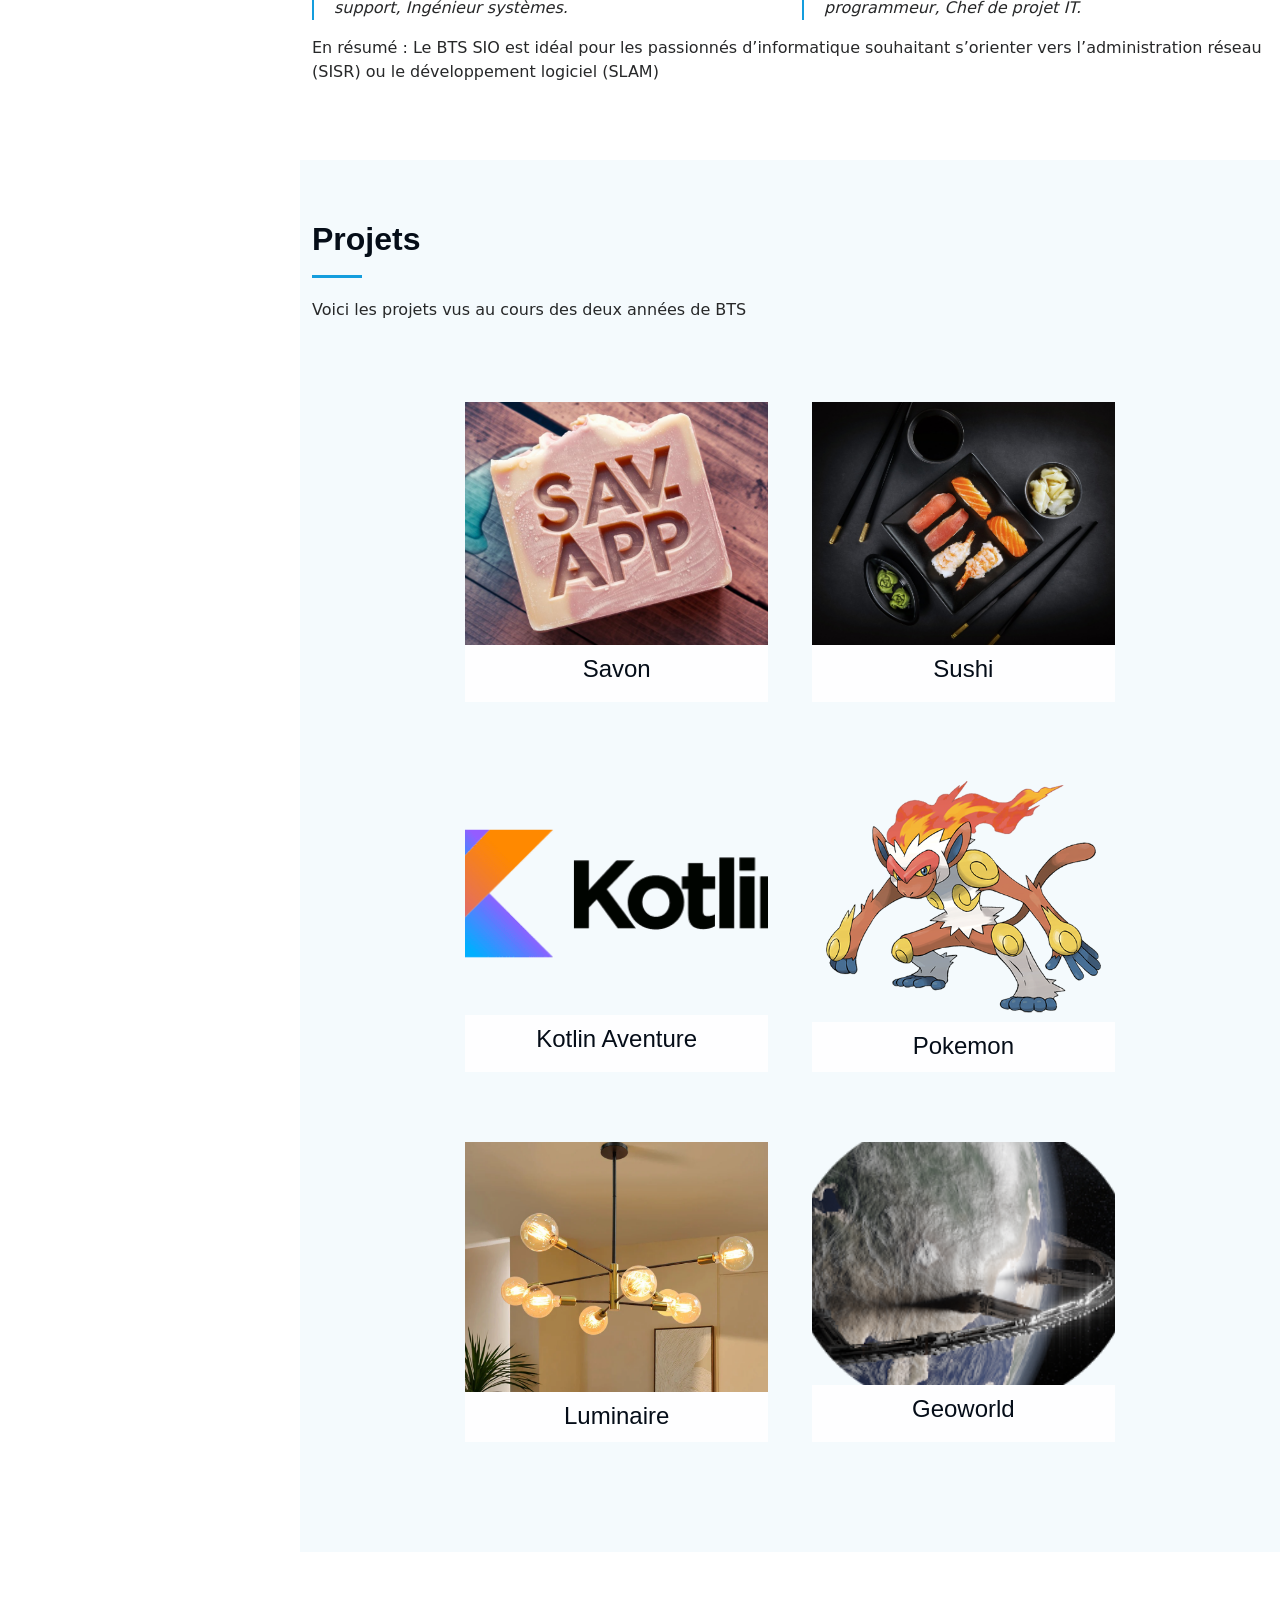
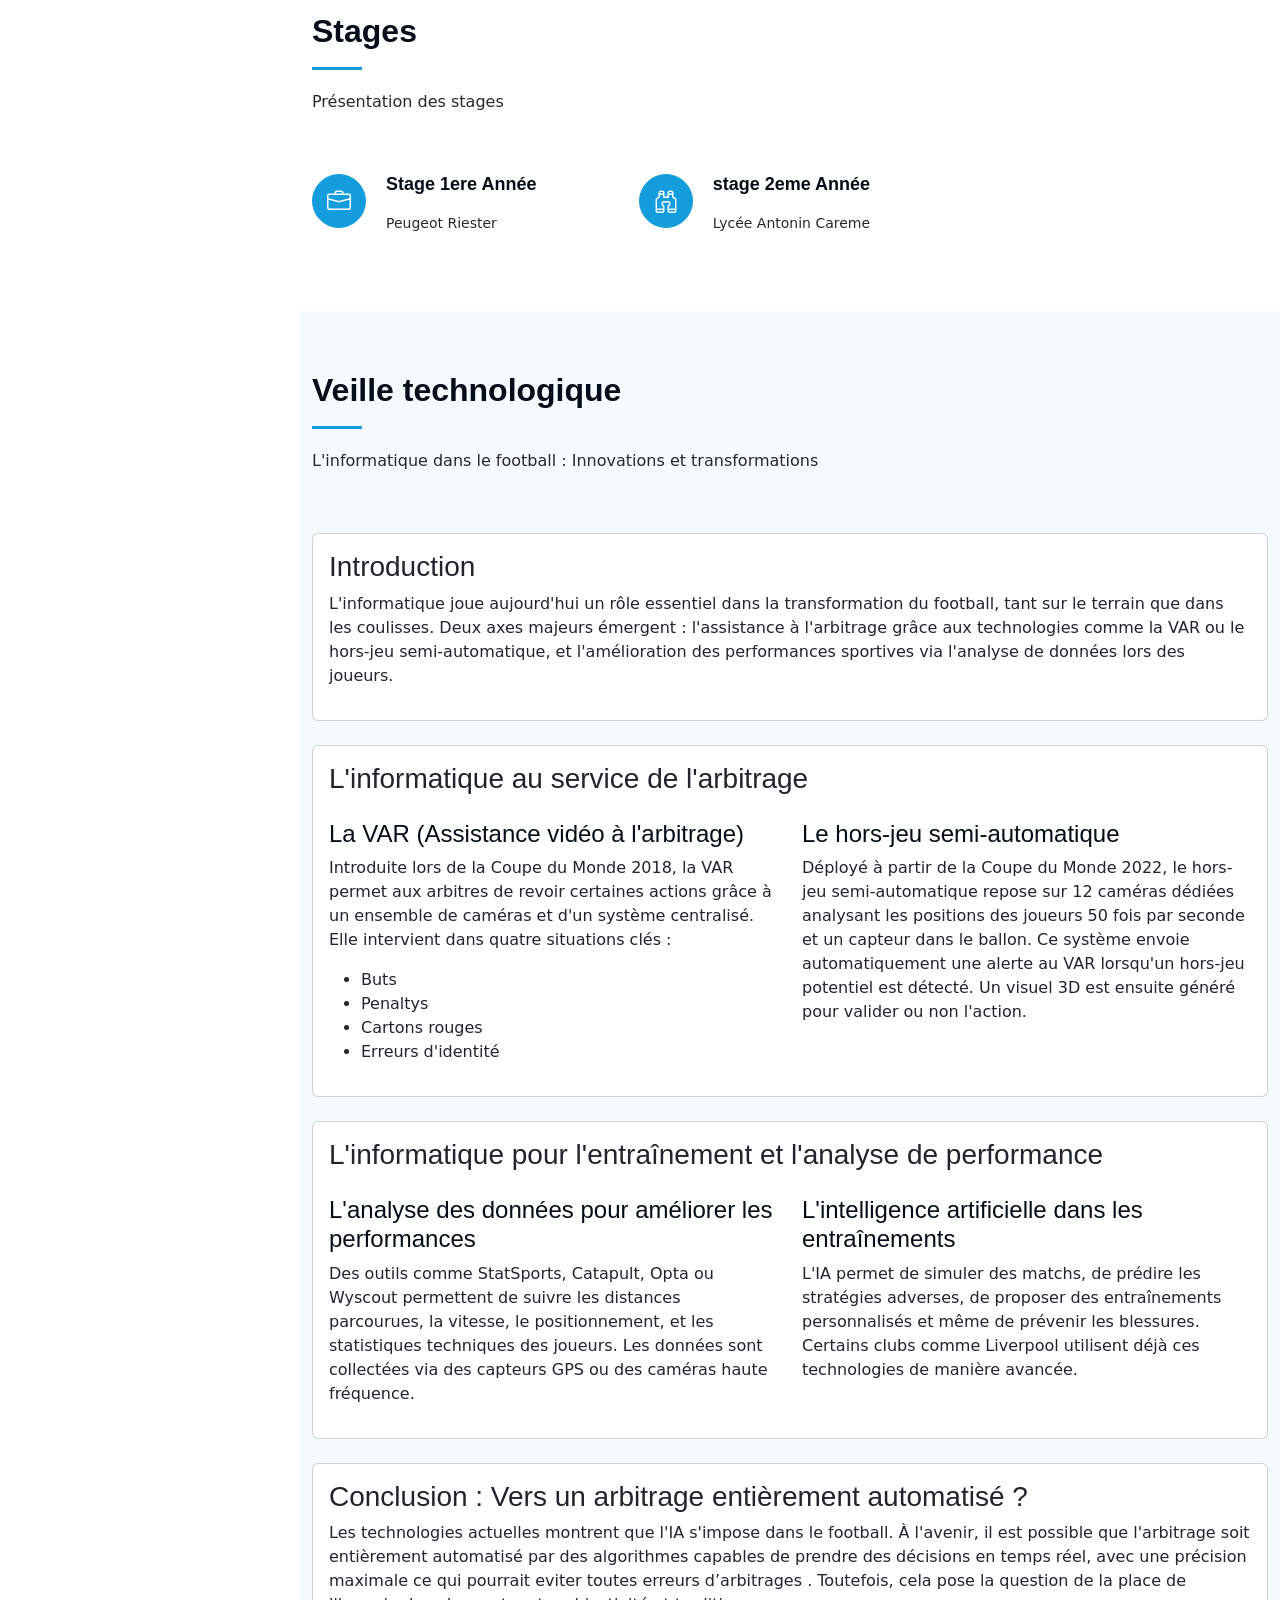
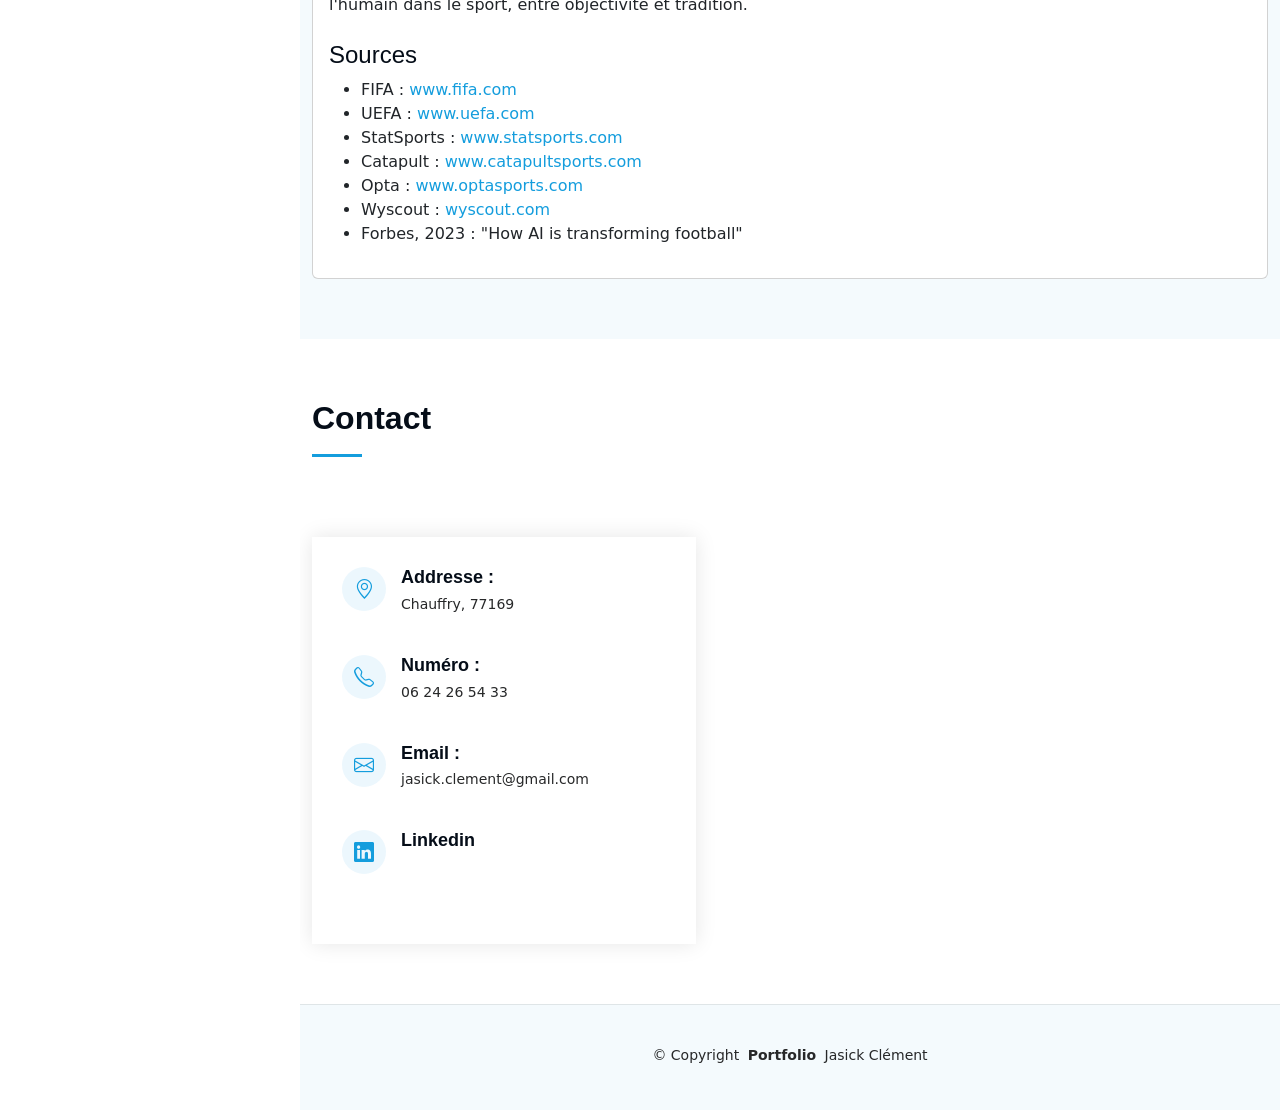
==== commit 135e4471: "manques juste les photos" ====
--- a/index.html
+++ b/index.html
@@ -241,7 +241,7 @@
                 
                 Gérer la cybersécurité et la protection des données.
                 
-                Assurer la maintenance et le support informatique.
+                Assurer la maintenance et le support informatique.<br>
                  Débouchés : Administrateur réseau, Technicien support, Ingénieur systèmes.</em></p>
               
             </div><!-- Edn Resume Item -->
@@ -259,7 +259,7 @@
                 
                 Gérer des bases de données et la programmation objet.
                 
-                Assurer la maintenance et l’évolution des logiciels.
+                Assurer la maintenance et l’évolution des logiciels.<br>
                  Débouchés : Développeur web, Analyste-programmeur, Chef de projet IT.
                 
                  </em></p>
@@ -407,7 +407,7 @@
             <div class="card mb-4">
               <div class="card-body">
                 <h3 class="card-title">Introduction</h3>
-                <p>L'informatique joue aujourd'hui un rôle essentiel dans la transformation du football, tant sur le terrain que dans les coulisses. Deux axes majeurs émergent : l'assistance à l'arbitrage grâce aux technologies comme la VAR ou le hors-jeu semi-automatique, et l'amélioration des performances sportives via l'analyse de données lors des entraînements.</p>
+                <p>L'informatique joue aujourd'hui un rôle essentiel dans la transformation du football, tant sur le terrain que dans les coulisses. Deux axes majeurs émergent : l'assistance à l'arbitrage grâce aux technologies comme la VAR ou le hors-jeu semi-automatique, et l'amélioration des performances sportives via l'analyse de données lors des joueurs.</p>
               </div>
             </div>
     
@@ -452,7 +452,7 @@
             <div class="card">
               <div class="card-body">
                 <h3 class="card-title">Conclusion : Vers un arbitrage entièrement automatisé ?</h3>
-                <p>Les technologies actuelles montrent que l'IA s'impose dans le football. À l'avenir, il est possible que l'arbitrage soit entièrement automatisé par des algorithmes capables de prendre des décisions en temps réel, avec une précision maximale. Toutefois, cela pose la question de la place de l'humain dans le sport, entre objectivité et tradition.</p>
+                <p>Les technologies actuelles montrent que l'IA s'impose dans le football. À l'avenir, il est possible que l'arbitrage soit entièrement automatisé par des algorithmes capables de prendre des décisions en temps réel, avec une précision maximale ce qui pourrait eviter toutes erreurs d’arbitrages . Toutefois, cela pose la question de la place de l'humain dans le sport, entre objectivité et tradition.</p>
                 
                 <h4 class="mt-4">Sources</h4>
                 <ul>
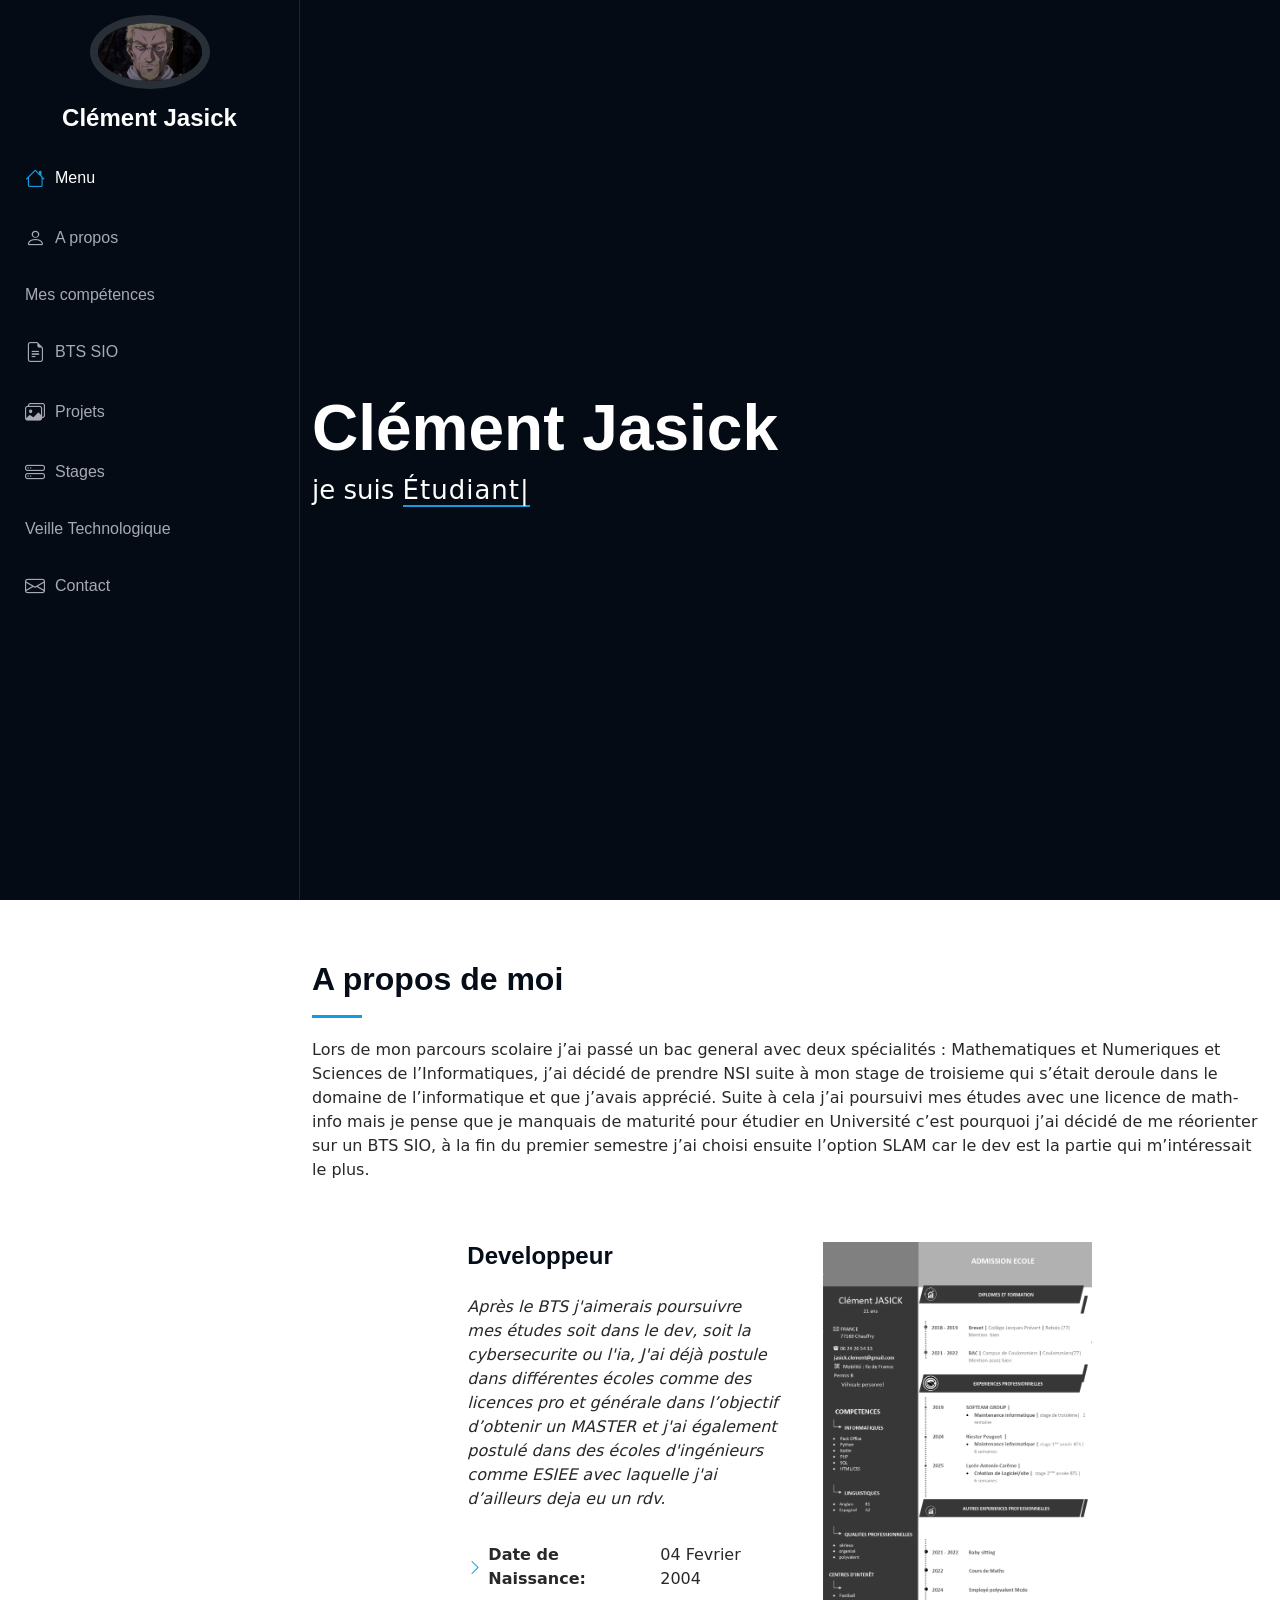
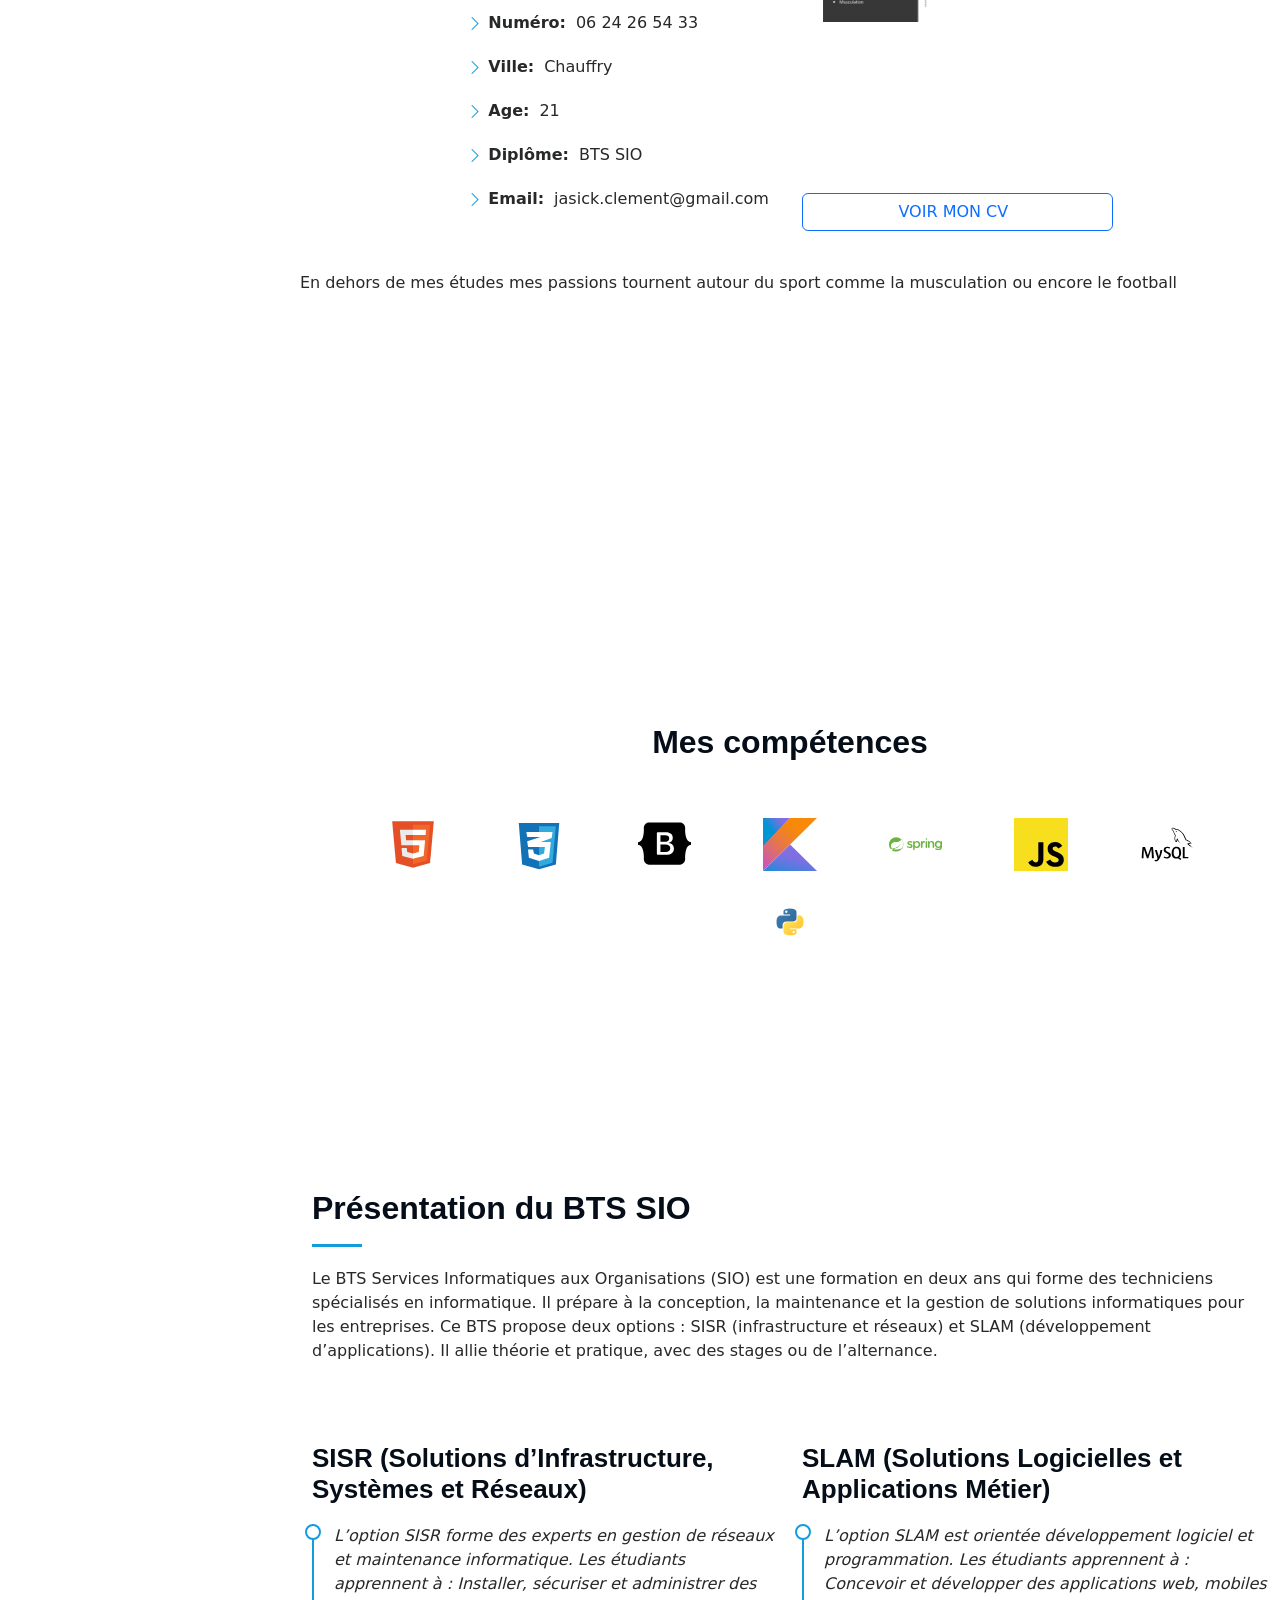
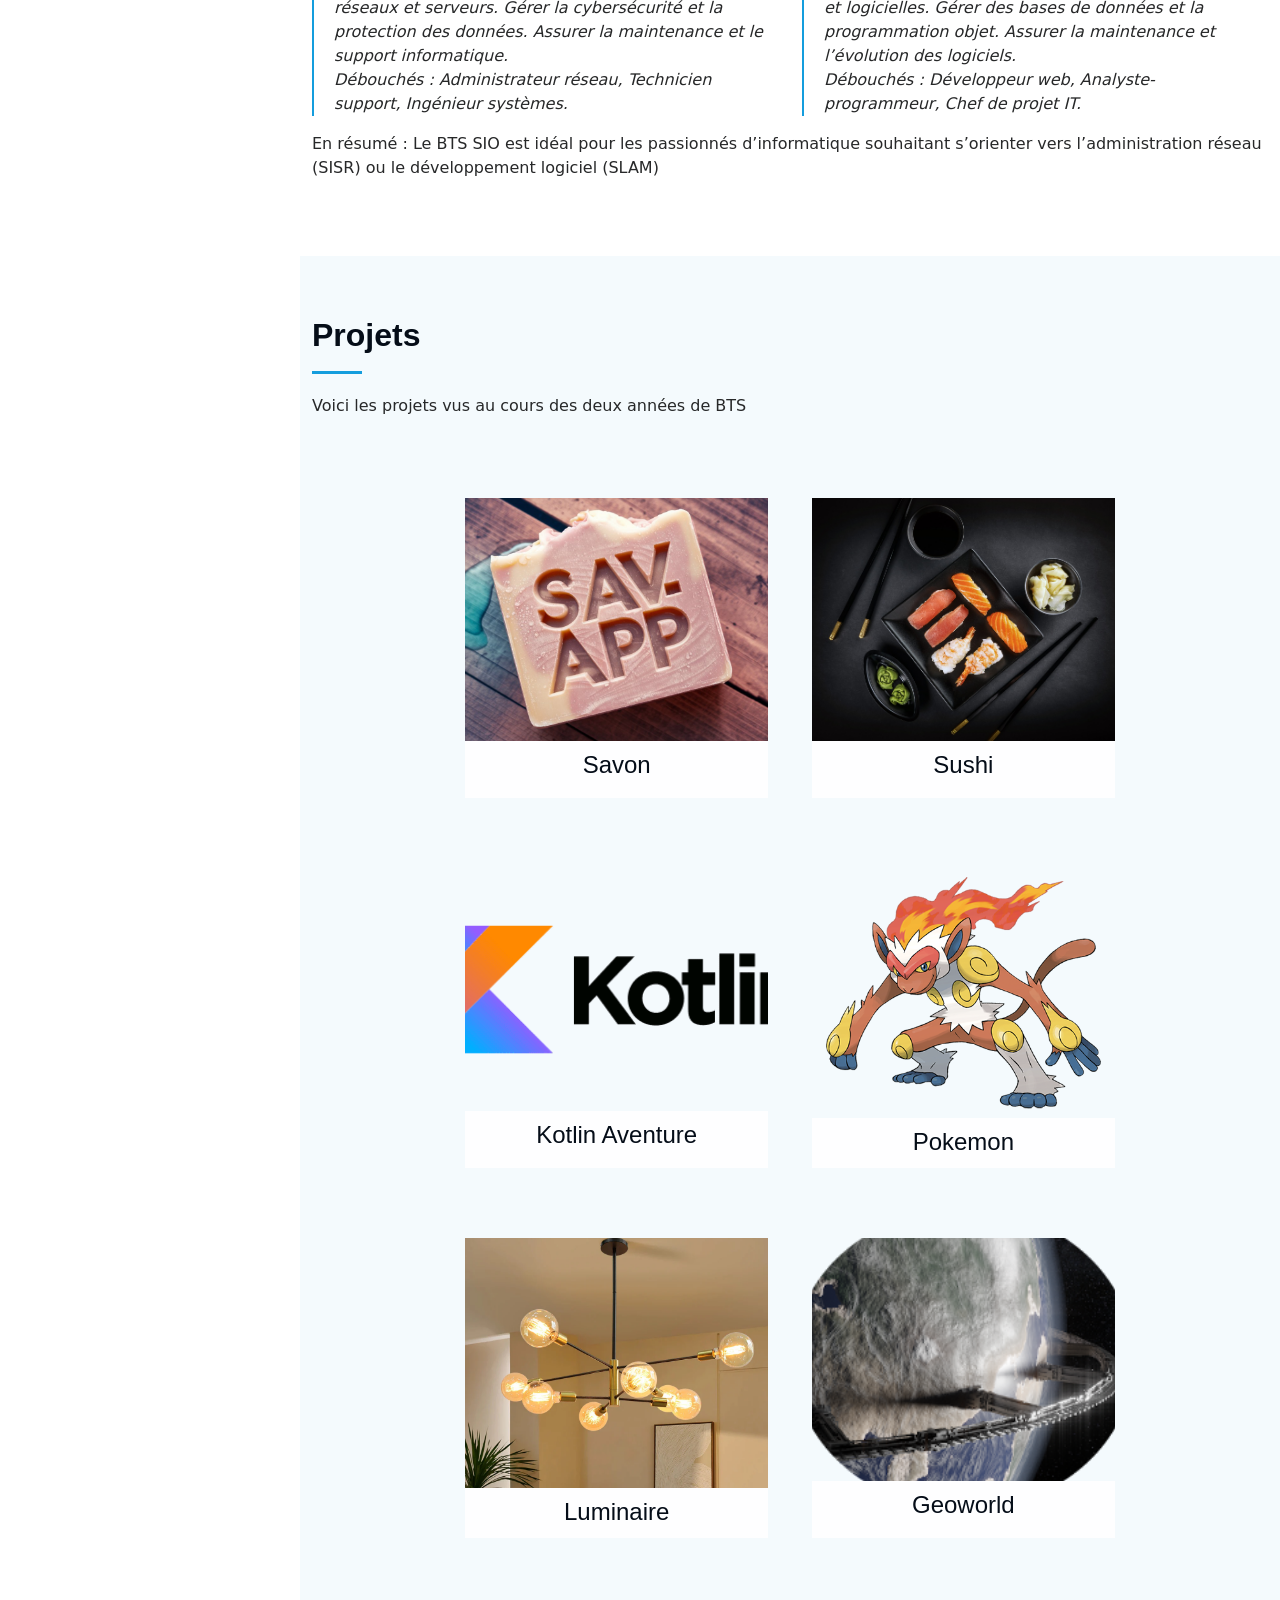
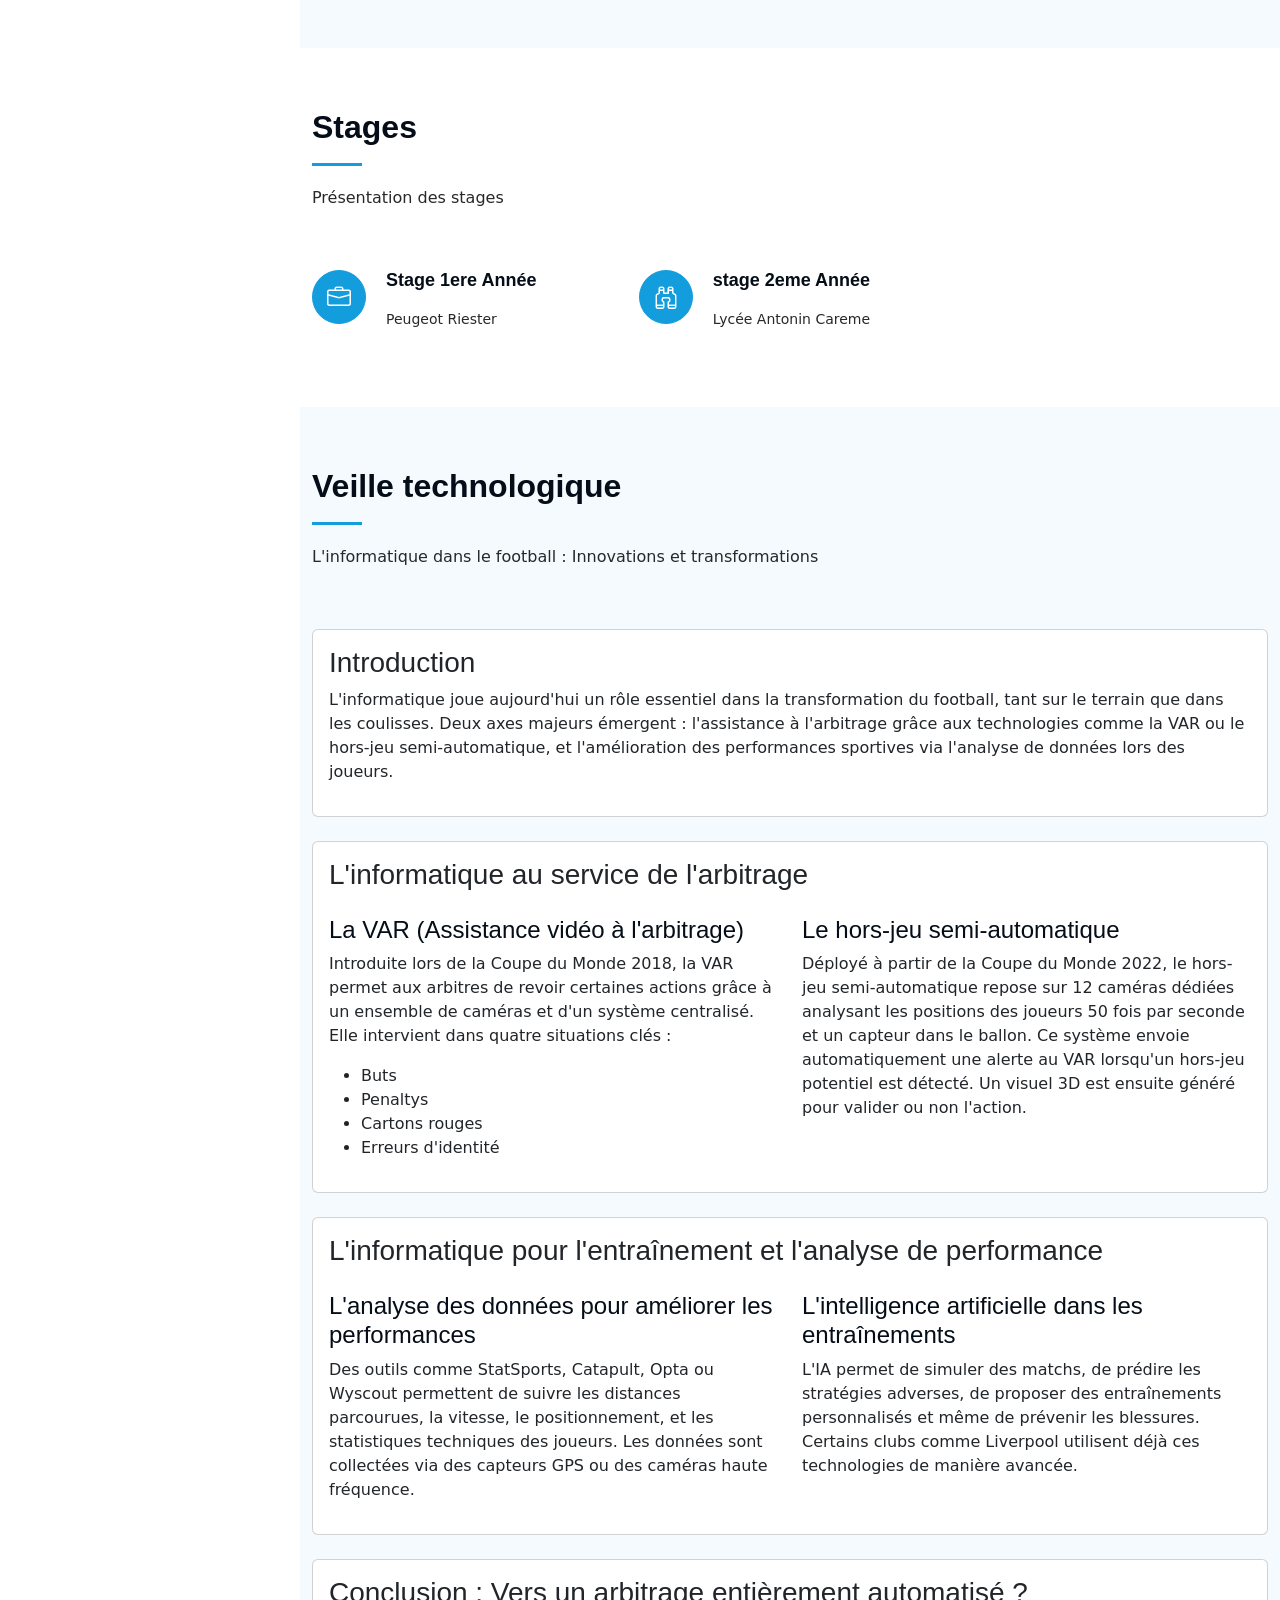
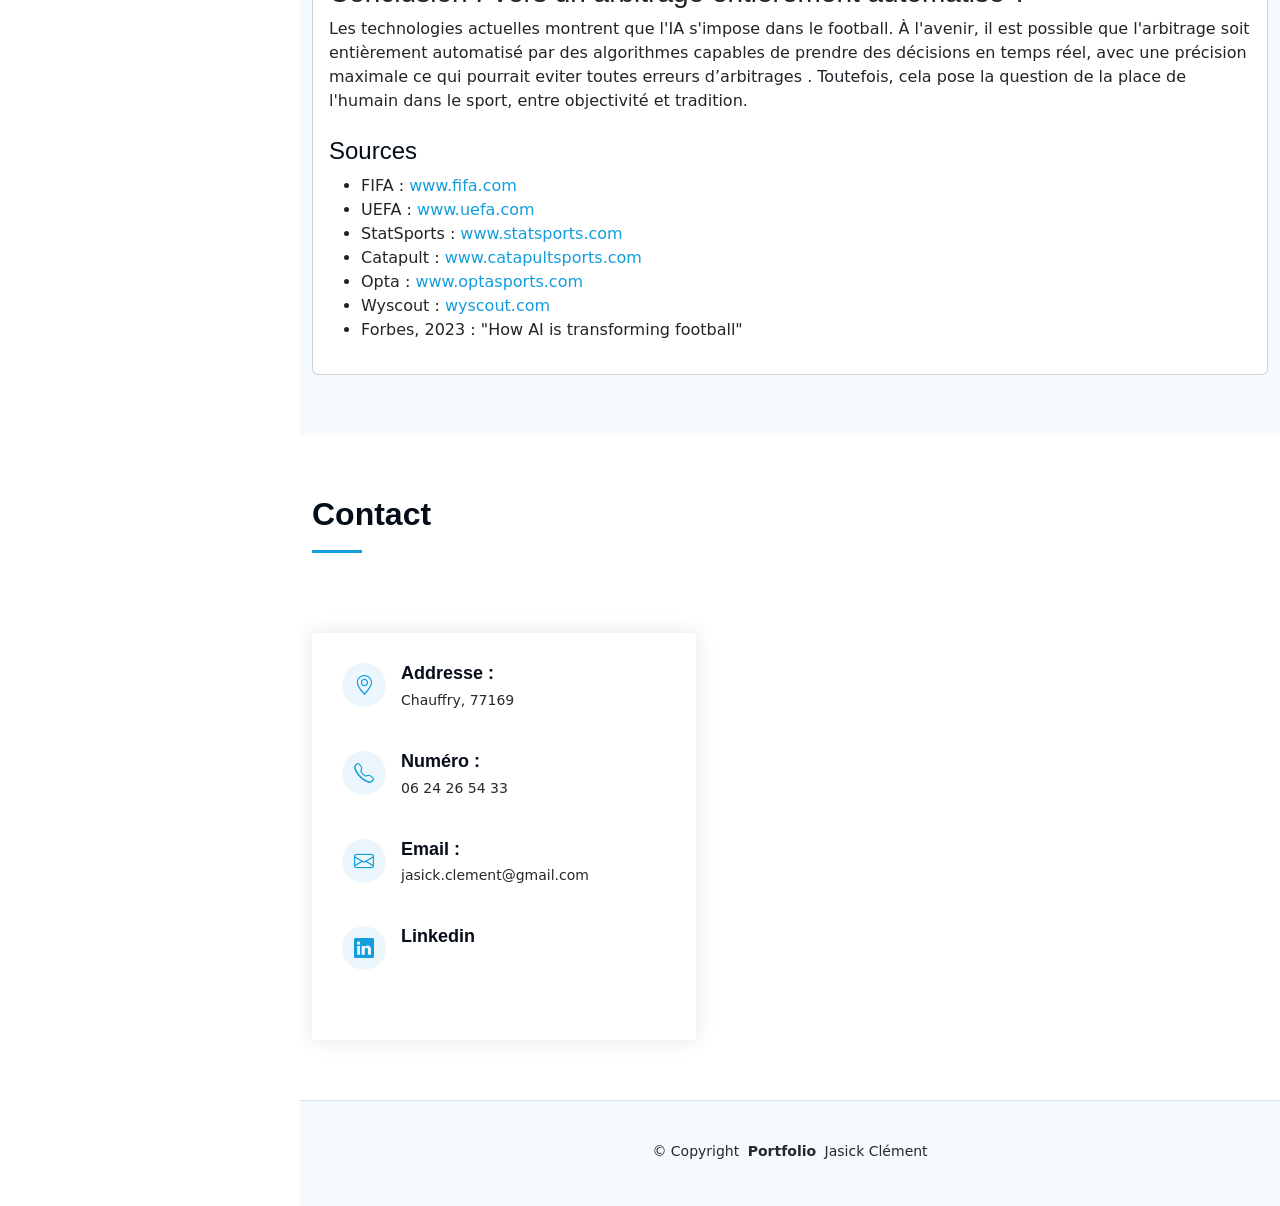
==== commit 9fdcb9d2: "finito" ====
--- a/index.html
+++ b/index.html
@@ -42,7 +42,7 @@
     <i class="header-toggle d-xl-none bi bi-list"></i>
 
     <div class="profile-img">
-      <img src="assets/img/my-profile-img.jpg" alt="" class="img-fluid rounded-circle">
+      <img src="assets/img/Vinland-Saga-Askeladd-4.png" alt="" class="img-fluid rounded-circle">
     </div>
 
     <a href="index.html" class="logo d-flex align-items-center justify-content-center">
@@ -90,9 +90,9 @@
   <!-- Section Title -->
   <div class="container section-title" data-aos="fade-up">
     <h2>A propos de moi</h2>
-    <p>J'ai passé mon bac dans le campus de Coulommiers, j'ai fait un bac générale option Mathématiques et numériques et sciences de l'informatique option dans laquelle j'ai decouvert ma passion pour l'informatique et dans laquelle j'ai choisi de poursuivre mes études dans ce domaine.
-      J'ai essaye de poursuivre avec une licence de math-info mais je n'ai pas aimé la maniere de travaille en universite et je me suis reoriente en BTS sio. 
-      je suis actuellement élève en 2e année du Bts sio option Slam dans le lycee Léonard de Vinci </p>
+    <p>Lors de mon parcours scolaire j’ai passé un bac general avec deux spécialités : Mathematiques et Numeriques et Sciences de l’Informatiques, j’ai décidé de prendre NSI suite à mon stage de troisieme qui s’était deroule dans le domaine de l’informatique et que j’avais apprécié.
+      Suite à cela j’ai poursuivi mes études avec une licence de math-info mais je pense que je manquais de maturité pour étudier en Université c’est pourquoi j’ai décidé de me réorienter sur un BTS SIO, à la fin du premier semestre j’ai choisi ensuite l’option SLAM car le dev est la partie qui m’intéressait le plus.
+    </p>
   </div><!-- End Section Title -->
 
   <style>
@@ -129,13 +129,13 @@
   </style>
 
   <div class="row gy-4 justify-content-center about-section-container">
-    <div class="col-lg-4 profile-column">
+    <!-- <div class="col-lg-4 profile-column">
       <img src="assets/img/my-profile-img.jpg" class="img-fluid profile-image" alt="">
-    </div>
+    </div>-->
     <div class="col-lg-4 content">
       <h2>Developpeur</h2>
       <p class="fst-italic py-3">
-        Mes passe temps en dehors du BTS sont le sport comme la musculation ou encore le football dans lequelle je passe la plupart de mon temps 
+        Après le BTS j'aimerais poursuivre mes études soit dans le dev, soit la cybersecurite ou l'ia, J'ai déjà postule dans différentes écoles comme des licences pro et générale dans l’objectif d’obtenir un MASTER et j'ai également postulé dans des écoles d'ingénieurs comme ESIEE avec laquelle j'ai d’ailleurs deja eu un rdv.
       </p>
       <div class="row">
         <div class="col-lg-12">
@@ -167,8 +167,7 @@
     <div class="row mt-4">
       <div class="col-12">
         <p class="py-3">
-          Après le BTS j'aimerai poursuivre mes études dans un des domaines suivant : le dev, la cybersecurite ou l'ia,
-          J'ai deja postule dans différentes écoles comme des licences pro et générale que je poursuivrai jusqu'au master et j'ai aussi postulé dans des écoles d'ingénieurs comme esiee avec laquelle j'ai deja eu un rdv. 
+          En dehors de mes études mes passions tournent autour du sport comme la musculation ou encore le football 
         </p>
       </div>
     </div>
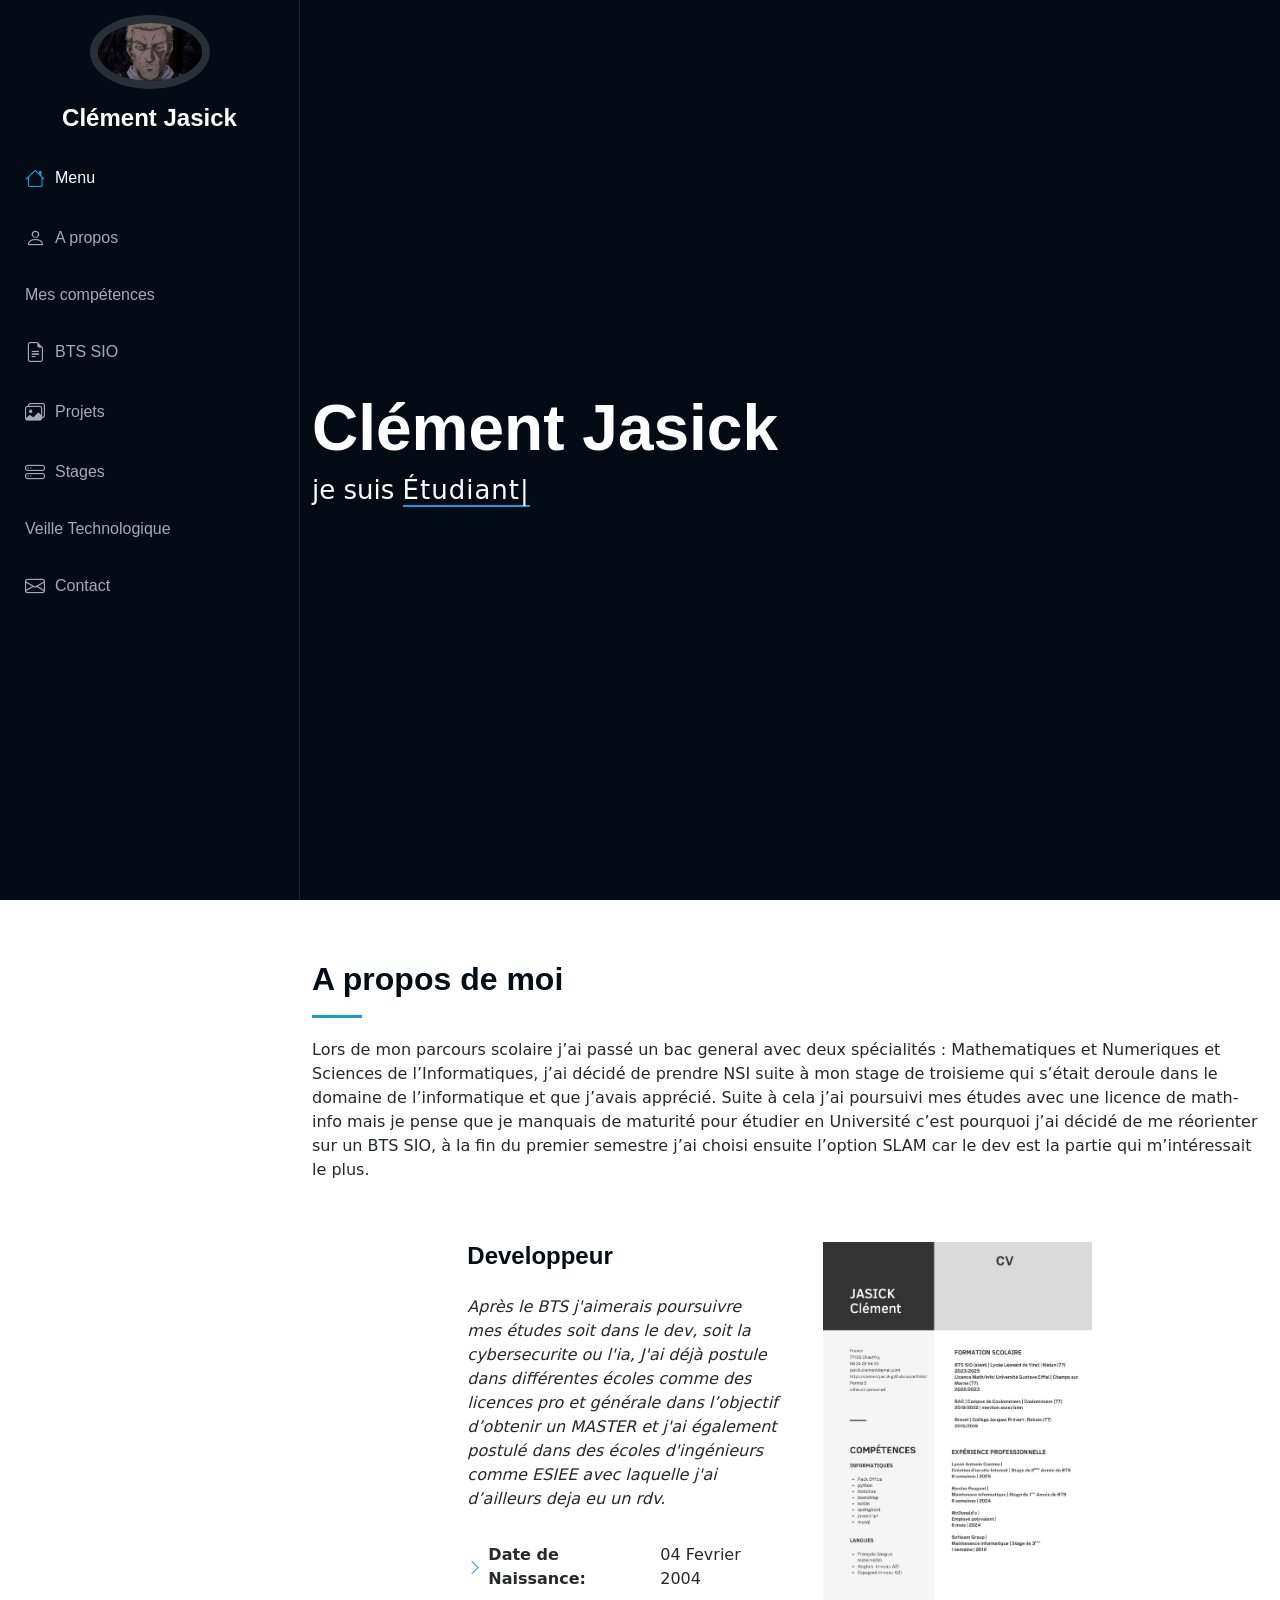
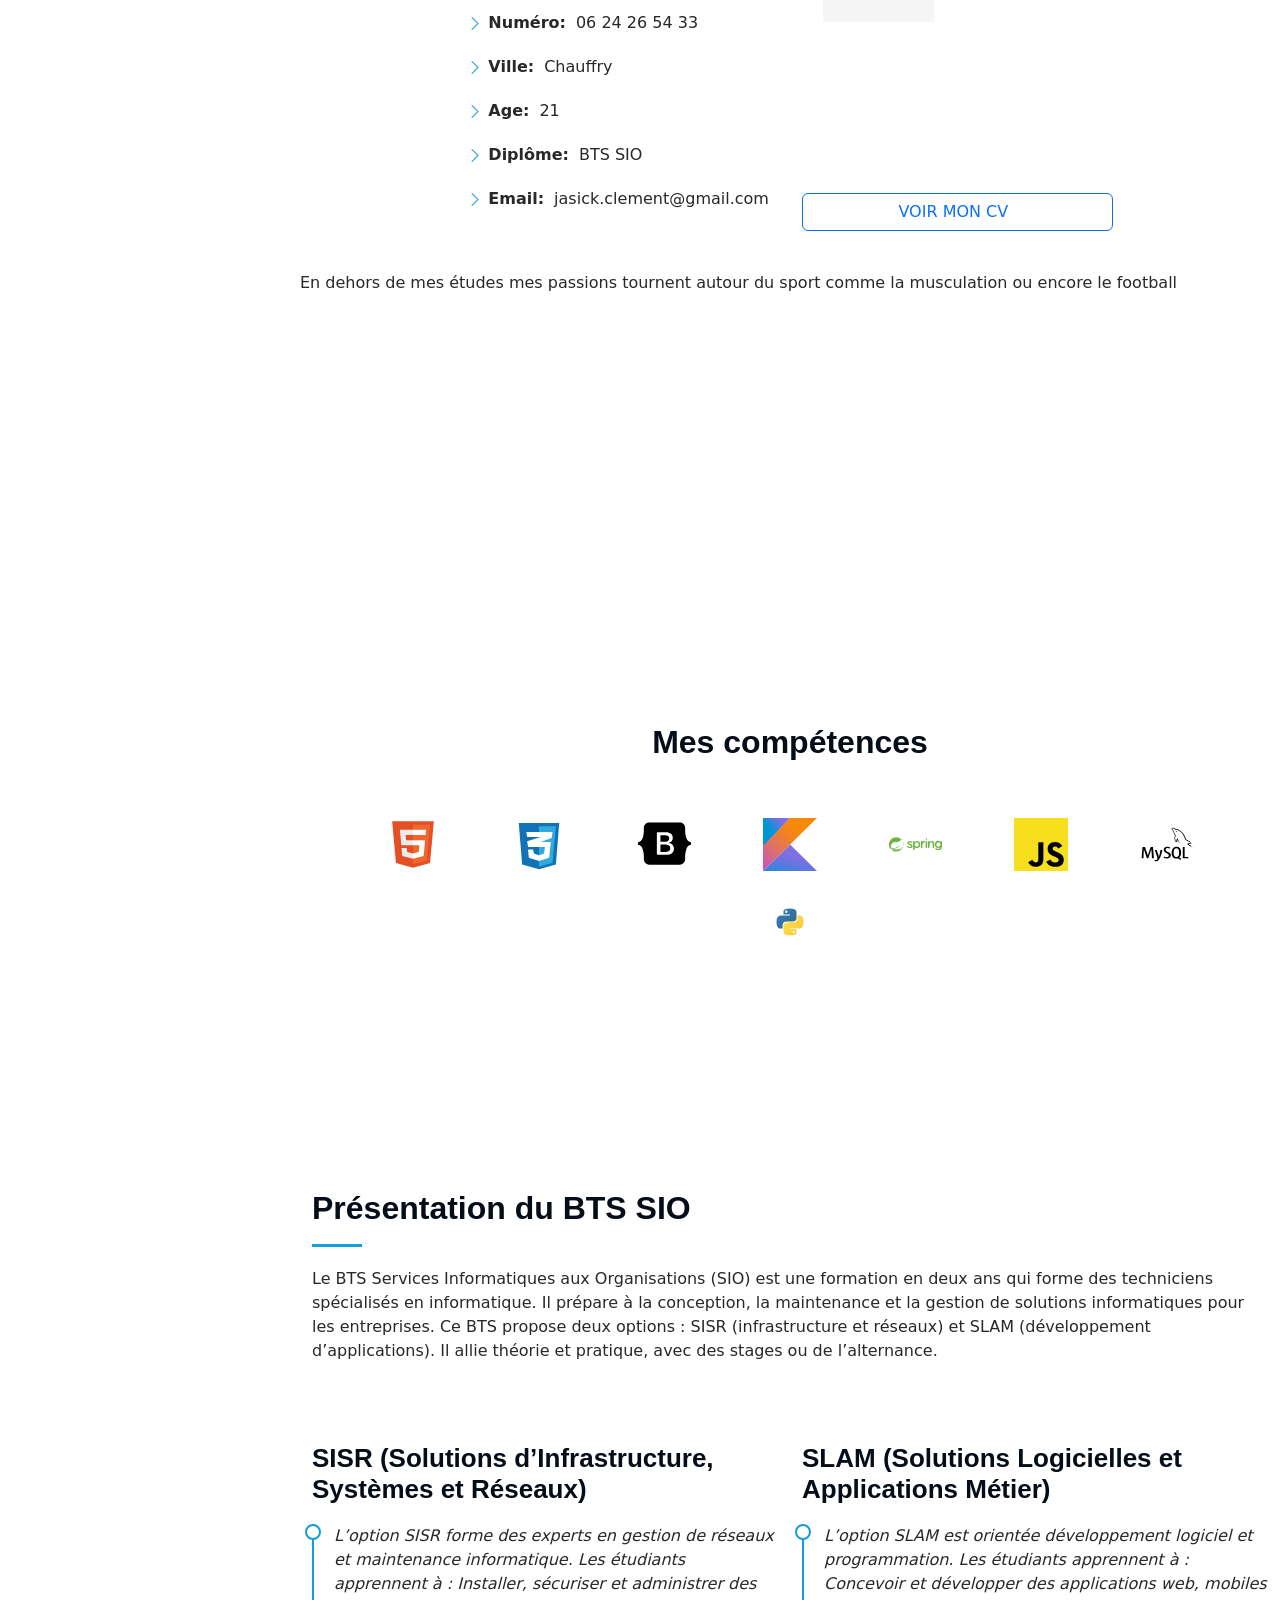
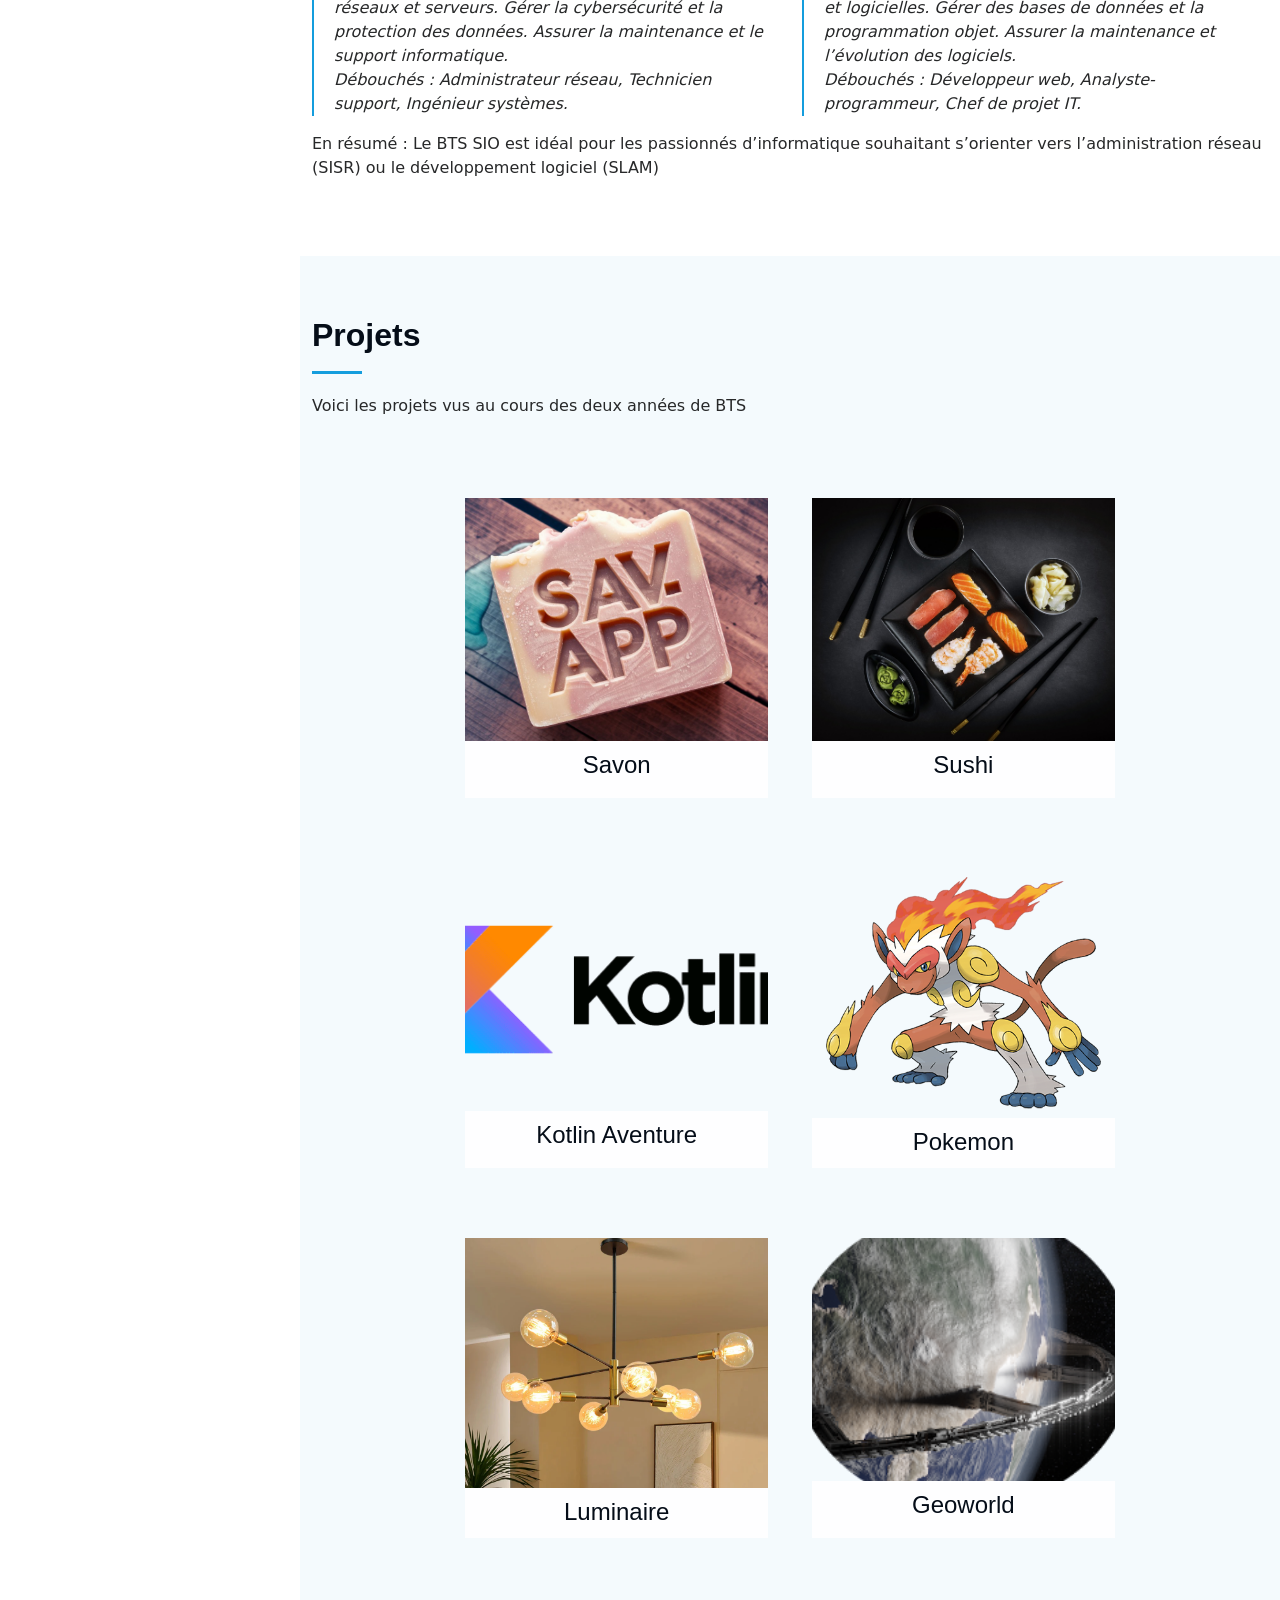
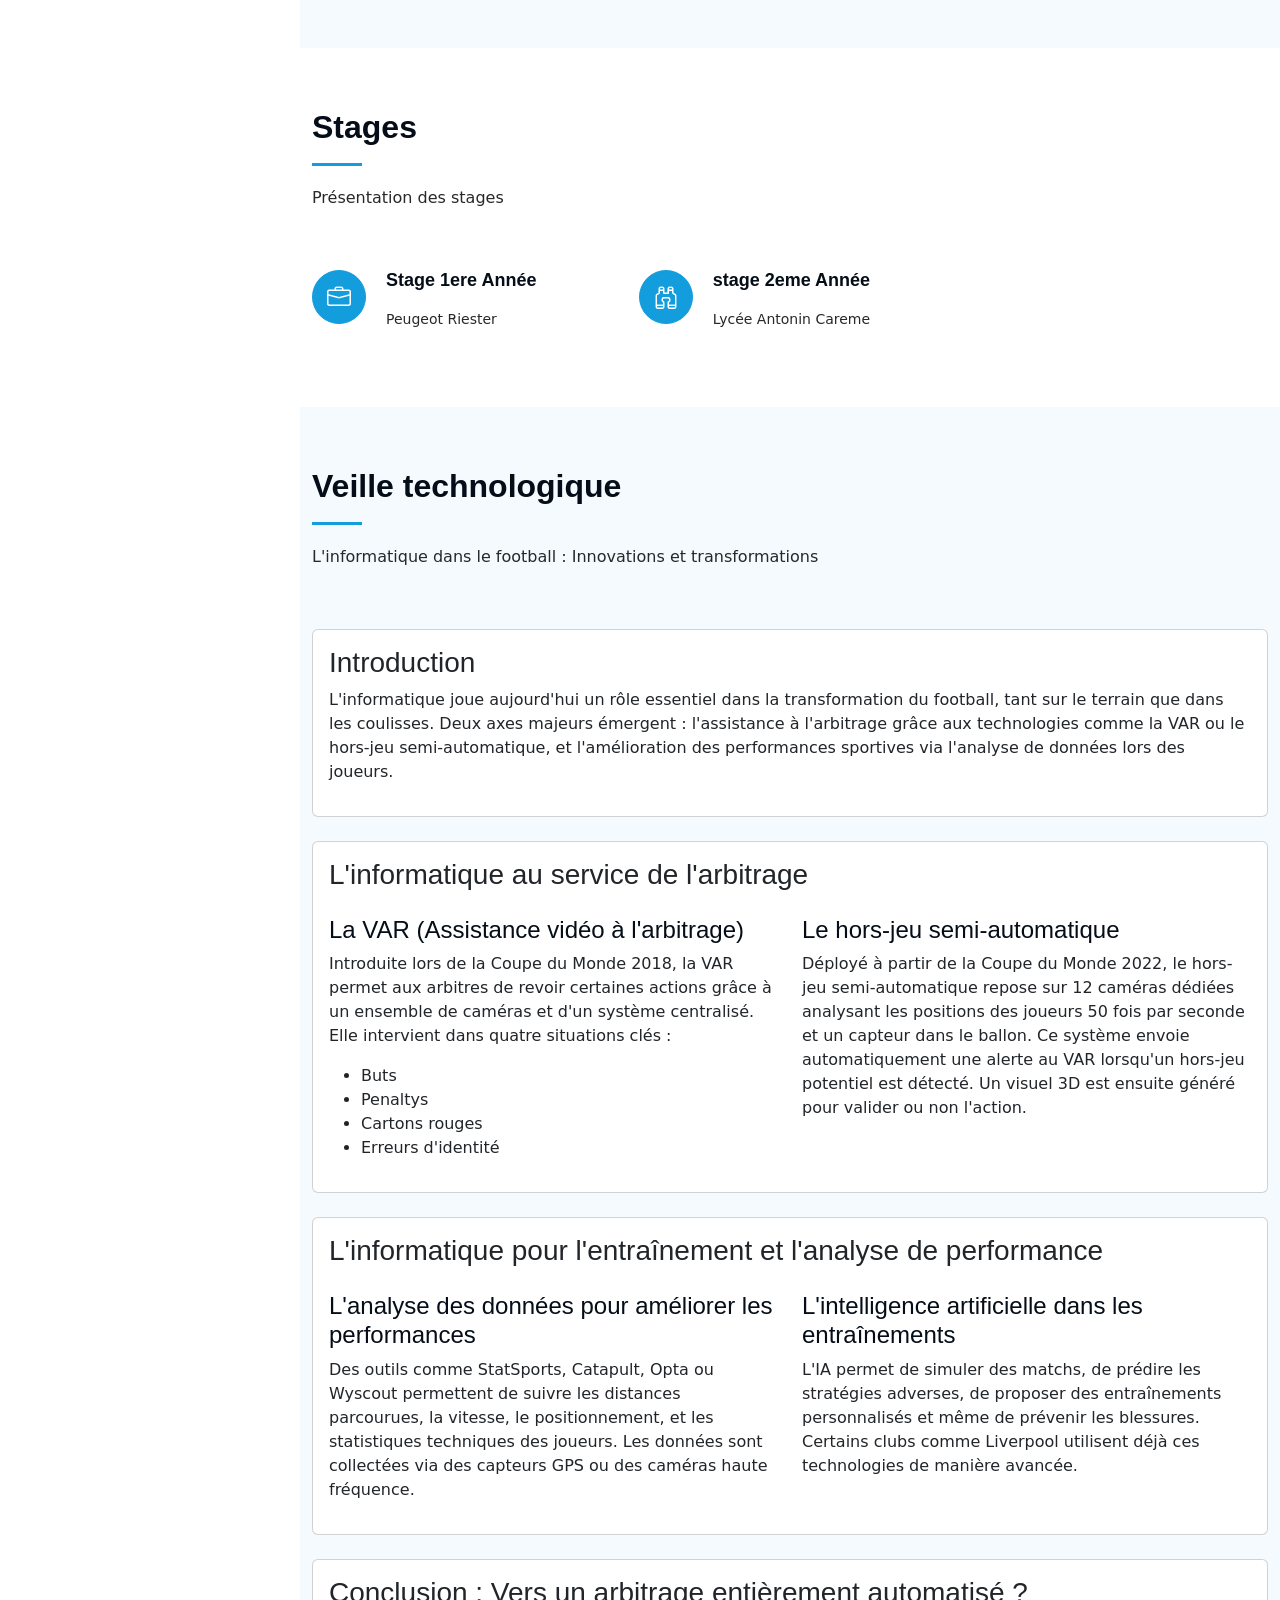
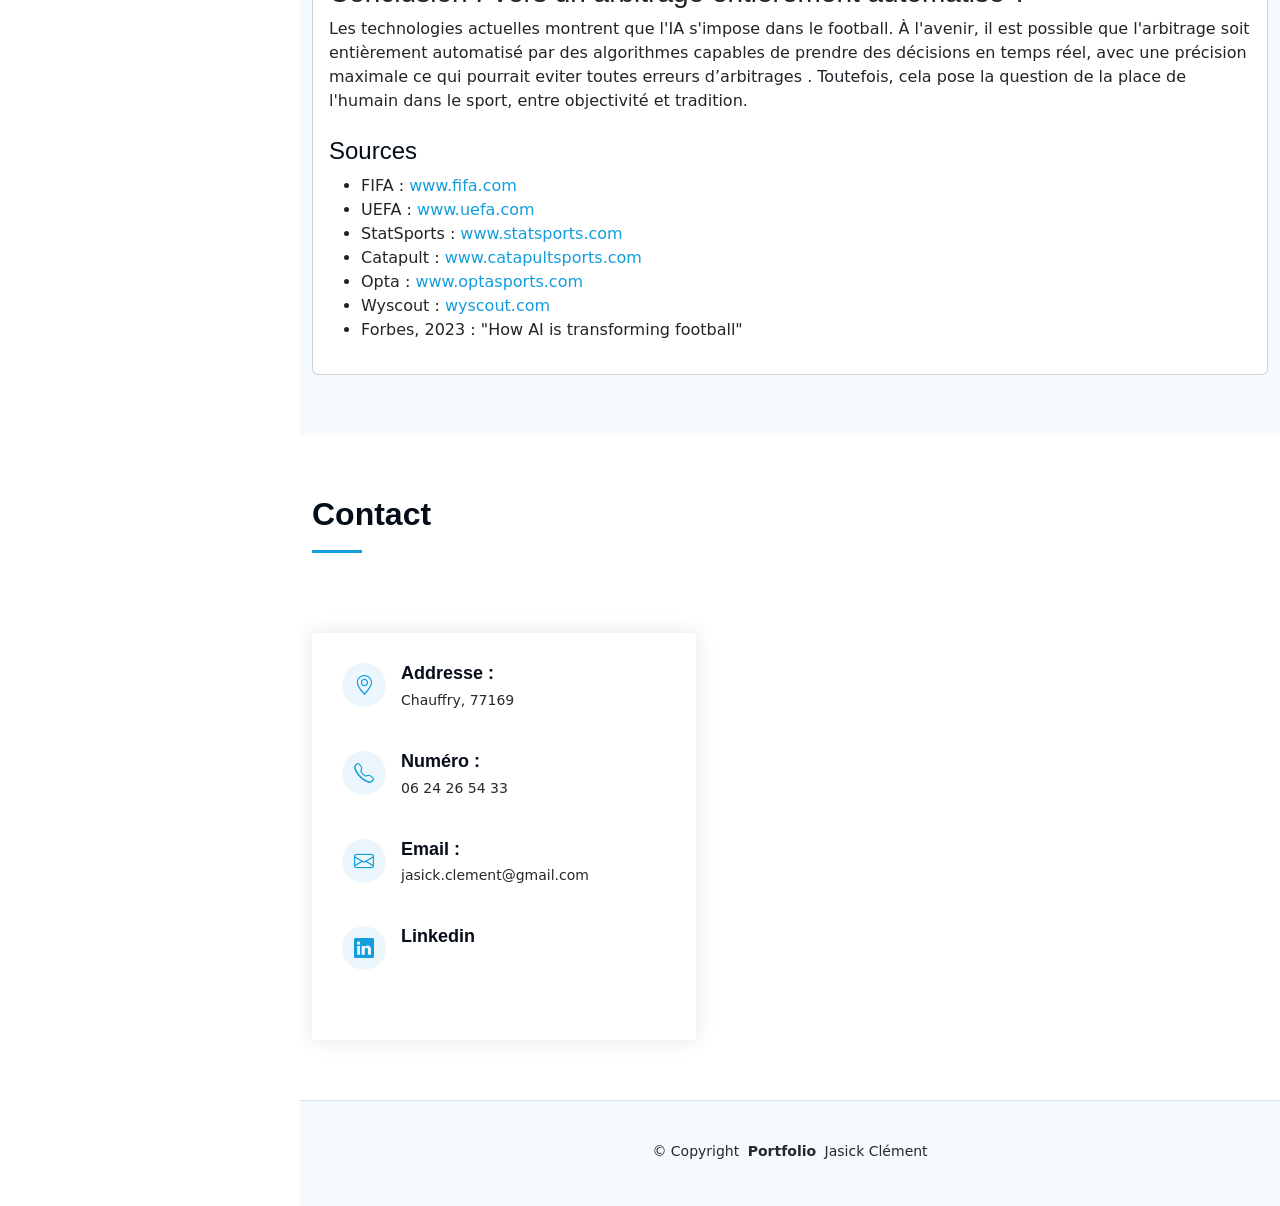
==== commit 366f1662: "ok" ====
--- a/index.html
+++ b/index.html
@@ -152,9 +152,9 @@
     </div>
     <div class="col-lg-4">
       <div class="cv-container">
-        <img class="img-fluid rounded-3 cv-image" src="assets/CV L3_page-0001.jpg" alt="cv">
+        <img class="img-fluid rounded-3 cv-image" src="assets/JASICK Clément_page-0001.jpg" alt="cv">
         <div class="d-grid mt-auto">
-          <a class="btn btn-outline-primary btn-large text-uppercase" href="assets/CV L3.pdf" target="_blank">
+          <a class="btn btn-outline-primary btn-large text-uppercase" href="assets/JASICK Clément.pdf" target="_blank">
             Voir mon CV
             <span class="material-icons-outlined ms-2"></span>
           </a>
